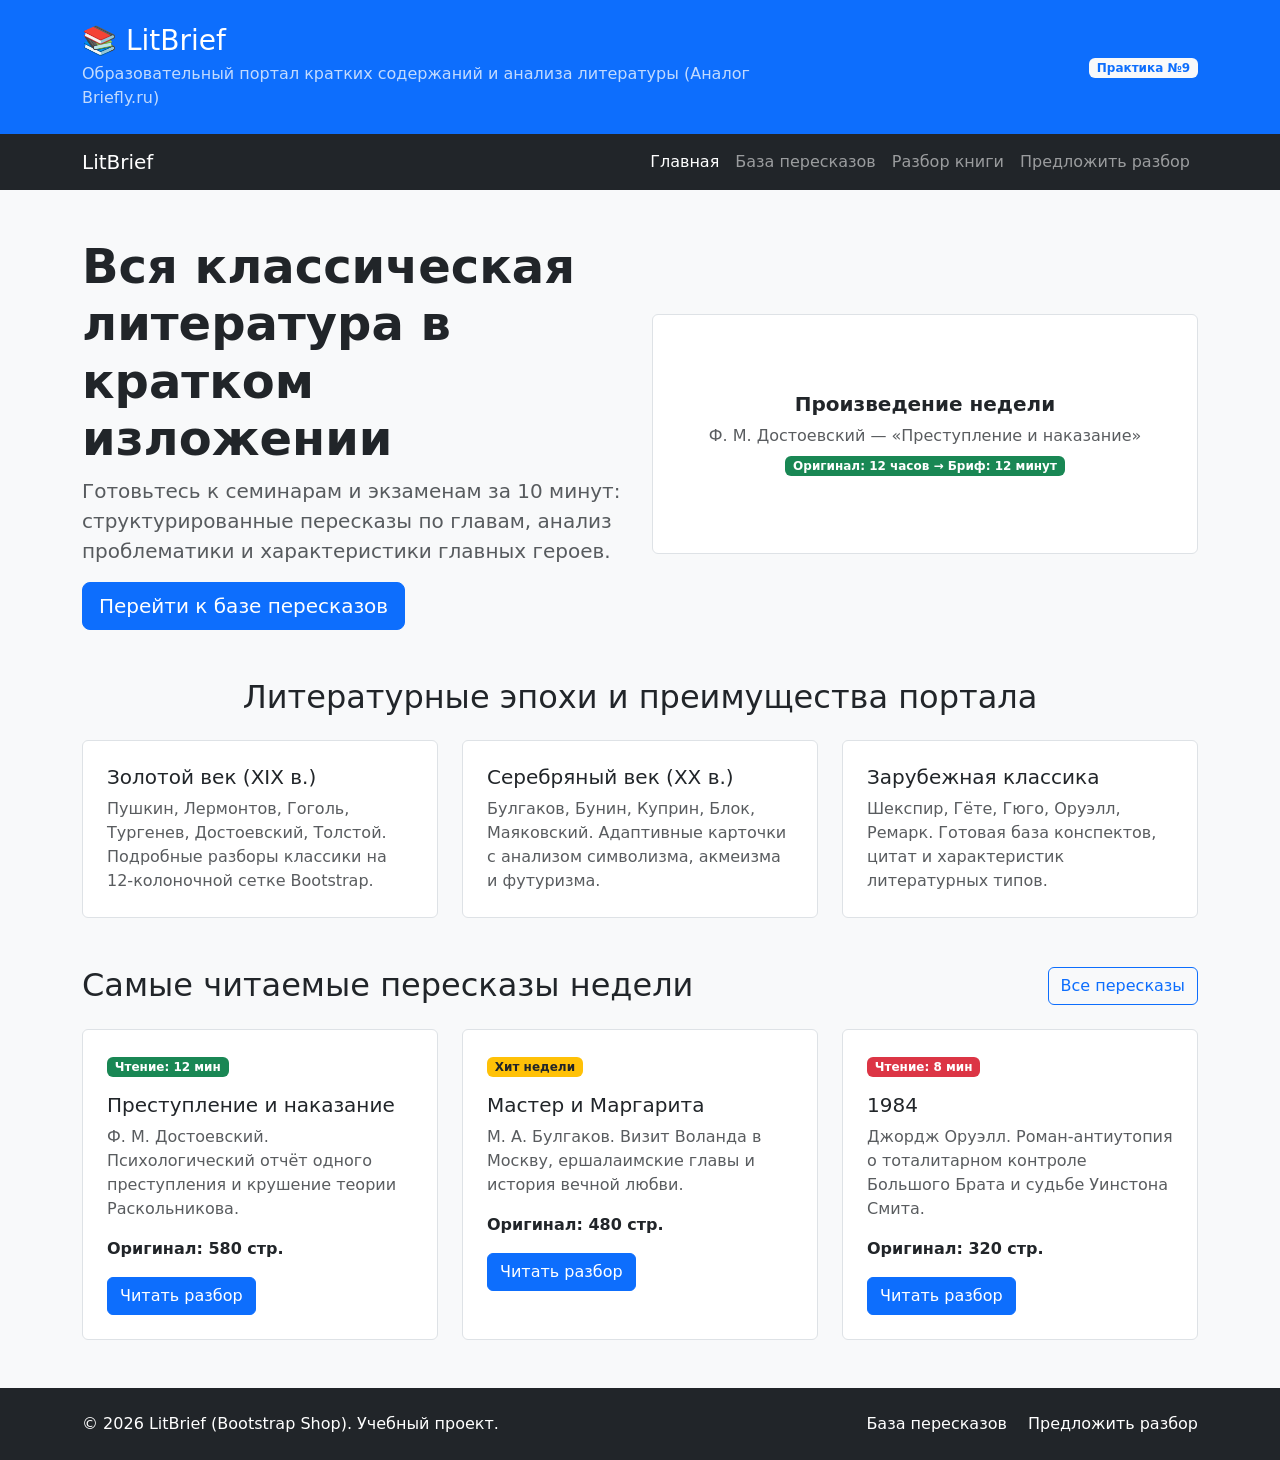
==== index.html @ f3535e4d "feat: create Bootstrap grid homepage" ====
<!DOCTYPE html>
<html lang="ru">
<head>
  <meta charset="UTF-8">
  <meta name="viewport" content="width=device-width, initial-scale=1.0">
  <title>Главная — LitBrief (Bootstrap Shop)</title>
  <link
    href="https://cdn.jsdelivr.net/npm/bootstrap@5.3.3/dist/css/bootstrap.min.css"
    rel="stylesheet"
  >
  <link rel="stylesheet" href="css/custom.css">
</head>
<body class="bg-light">

  <!-- Шапка страницы -->
  <header class="bg-primary text-white py-4">
    <div class="container">
      <div class="row align-items-center">
        <div class="col-12 col-md-8">
          <h1 class="h3 mb-1">📚 LitBrief</h1>
          <p class="mb-0 opacity-75">
            Образовательный портал кратких содержаний и анализа литературы (Аналог Briefly.ru)
          </p>
        </div>
        <div class="col-12 col-md-4 text-md-end mt-3 mt-md-0">
          <span class="badge bg-light text-primary">
            Практика №9
          </span>
        </div>
      </div>
    </div>
  </header>

  <!-- Навигация Bootstrap -->
  <nav class="navbar navbar-expand-lg navbar-dark bg-dark">
    <div class="container">
      <a class="navbar-brand" href="index.html">LitBrief</a>
      <button
        class="navbar-toggler"
        type="button"
        data-bs-toggle="collapse"
        data-bs-target="#mainNavbar"
        aria-controls="mainNavbar"
        aria-expanded="false"
        aria-label="Переключить навигацию"
      >
        <span class="navbar-toggler-icon"></span>
      </button>
      <div class="collapse navbar-collapse" id="mainNavbar">
        <ul class="navbar-nav ms-auto">
          <li class="nav-item">
            <a class="nav-link active" aria-current="page" href="index.html">Главная</a>
          </li>
          <li class="nav-item">
            <a class="nav-link" href="catalog.html">База пересказов</a>
          </li>
          <li class="nav-item">
            <a class="nav-link" href="product.html">Разбор книги</a>
          </li>
          <li class="nav-item">
            <a class="nav-link" href="order.html">Предложить разбор</a>
          </li>
        </ul>
      </div>
    </div>
  </nav>

  <main>
    <!-- Hero-блок на сетке -->
    <section class="container my-5">
      <div class="row align-items-center g-4">
        <div class="col-12 col-lg-6">
          <h2 class="display-5 fw-bold">
            Вся классическая литература в кратком изложении
          </h2>
          <p class="lead text-muted">
            Готовьтесь к семинарам и экзаменам за 10 минут: структурированные пересказы по главам, анализ проблематики и характеристики главных героев.
          </p>
          <a class="btn btn-primary btn-lg" href="catalog.html">
            Перейти к базе пересказов
          </a>
        </div>
        <div class="col-12 col-lg-6">
          <div class="placeholder-box p-5 bg-white border rounded text-center d-flex flex-column justify-content-center">
            <h3 class="h5 fw-bold">Произведение недели</h3>
            <p class="mb-2 text-muted">
              Ф. М. Достоевский — «Преступление и наказание»
            </p>
            <span class="badge bg-success align-self-center">Оригинал: 12 часов → Бриф: 12 минут</span>
          </div>
        </div>
      </div>
    </section>

    <!-- Литературные эпохи (Блок преимуществ на сетке row + col-md-4) -->
    <section class="container my-5" id="epochs">
      <h2 class="text-center mb-4">Литературные эпохи и преимущества портала</h2>
      <div class="row g-4">
        <div class="col-12 col-md-4">
          <div class="p-4 border rounded h-100 bg-white">
            <h3 class="h5">Золотой век (XIX в.)</h3>
            <p class="mb-0 text-muted">
              Пушкин, Лермонтов, Гоголь, Тургенев, Достоевский, Толстой. Подробные разборы классики на 12-колоночной сетке Bootstrap.
            </p>
          </div>
        </div>
        <div class="col-12 col-md-4">
          <div class="p-4 border rounded h-100 bg-white">
            <h3 class="h5">Серебряный век (XX в.)</h3>
            <p class="mb-0 text-muted">
              Булгаков, Бунин, Куприн, Блок, Маяковский. Адаптивные карточки с анализом символизма, акмеизма и футуризма.
            </p>
          </div>
        </div>
        <div class="col-12 col-md-4">
          <div class="p-4 border rounded h-100 bg-white">
            <h3 class="h5">Зарубежная классика</h3>
            <p class="mb-0 text-muted">
              Шекспир, Гёте, Гюго, Оруэлл, Ремарк. Готовая база конспектов, цитат и характеристик литературных типов.
            </p>
          </div>
        </div>
      </div>
    </section>

    <!-- Популярные пересказы недели (Сетка col-12 col-md-6 col-lg-4) -->
    <section class="container my-5" id="popular">
      <div class="d-flex justify-content-between align-items-center mb-4">
        <h2 class="mb-0">Самые читаемые пересказы недели</h2>
        <a class="btn btn-outline-primary" href="catalog.html">
          Все пересказы
        </a>
      </div>
      <div class="row g-4">
        <div class="col-12 col-md-6 col-lg-4">
          <div class="border rounded h-100 p-4 bg-white">
            <span class="badge bg-success mb-3">Чтение: 12 мин</span>
            <h3 class="h5">Преступление и наказание</h3>
            <p class="text-muted">
              Ф. М. Достоевский. Психологический отчёт одного преступления и крушение теории Раскольникова.
            </p>
            <p class="fw-bold mb-3">Оригинал: 580 стр.</p>
            <a class="btn btn-primary" href="product.html">
              Читать разбор
            </a>
          </div>
        </div>
        <div class="col-12 col-md-6 col-lg-4">
          <div class="border rounded h-100 p-4 bg-white">
            <span class="badge bg-warning text-dark mb-3">Хит недели</span>
            <h3 class="h5">Мастер и Маргарита</h3>
            <p class="text-muted">
              М. А. Булгаков. Визит Воланда в Москву, ершалаимские главы и история вечной любви.
            </p>
            <p class="fw-bold mb-3">Оригинал: 480 стр.</p>
            <a class="btn btn-primary" href="product.html">
              Читать разбор
            </a>
          </div>
        </div>
        <div class="col-12 col-md-6 col-lg-4">
          <div class="border rounded h-100 p-4 bg-white">
            <span class="badge bg-danger mb-3">Чтение: 8 мин</span>
            <h3 class="h5">1984</h3>
            <p class="text-muted">
              Джордж Оруэлл. Роман-антиутопия о тоталитарном контроле Большого Брата и судьбе Уинстона Смита.
            </p>
            <p class="fw-bold mb-3">Оригинал: 320 стр.</p>
            <a class="btn btn-primary" href="product.html">
              Читать разбор
            </a>
          </div>
        </div>
      </div>
    </section>
  </main>

  <!-- Подвал -->
  <footer class="bg-dark text-white py-4 mt-5">
    <div class="container">
      <div class="row align-items-center g-3">
        <div class="col-12 col-md-6">
          <p class="mb-0">
            &copy; 2026 LitBrief (Bootstrap Shop). Учебный проект.
          </p>
        </div>
        <div class="col-12 col-md-6 text-md-end">
          <a class="text-white text-decoration-none me-3" href="catalog.html">
            База пересказов
          </a>
          <a class="text-white text-decoration-none" href="order.html">
            Предложить разбор
          </a>
        </div>
      </div>
    </div>
  </footer>

  <script
    src="https://cdn.jsdelivr.net/npm/bootstrap@5.3.3/dist/js/bootstrap.bundle.min.js">
  </script>
</body>
</html>
---- css/custom.css ----
body {
  min-height: 100vh;
}

.placeholder-box {
  min-height: 240px;
}
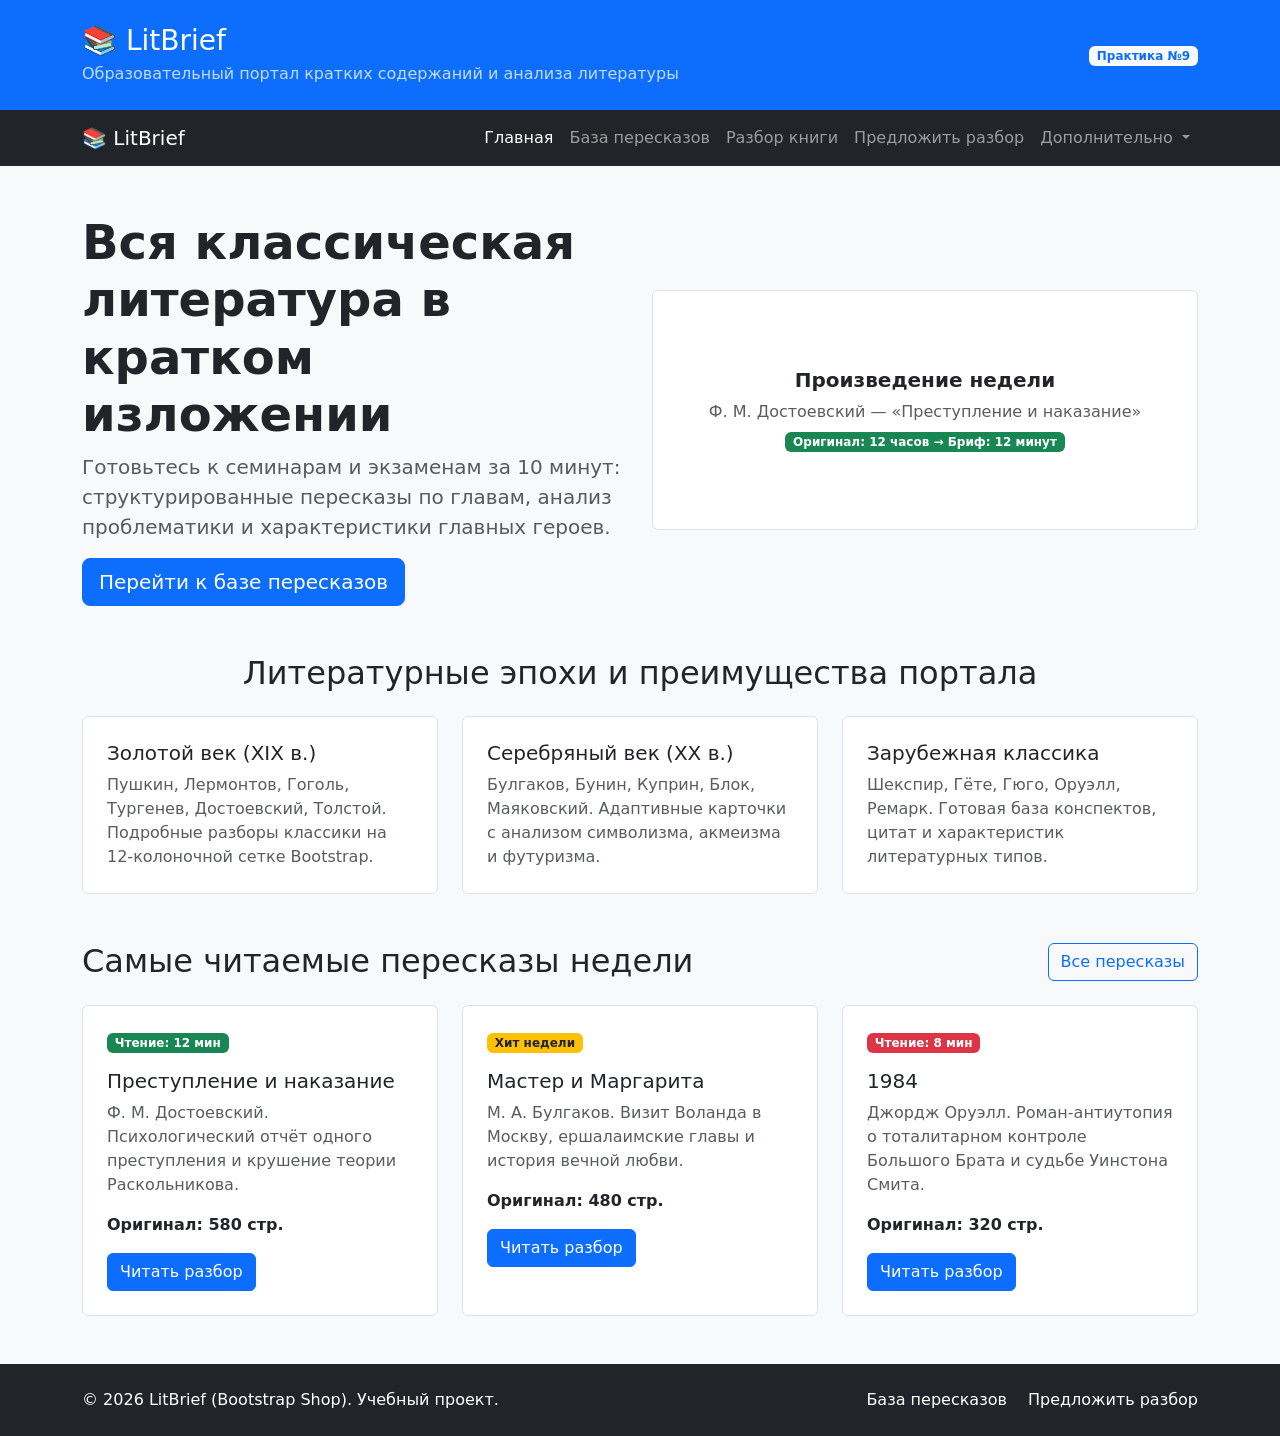
==== commit 3d709f22: "feat: add Bootstrap components pages" ====
--- a/index.html
+++ b/index.html
@@ -19,7 +19,7 @@
         <div class="col-12 col-md-8">
           <h1 class="h3 mb-1">📚 LitBrief</h1>
           <p class="mb-0 opacity-75">
-            Образовательный портал кратких содержаний и анализа литературы (Аналог Briefly.ru)
+            Образовательный портал кратких содержаний и анализа литературы
           </p>
         </div>
         <div class="col-12 col-md-4 text-md-end mt-3 mt-md-0">
@@ -31,10 +31,9 @@
     </div>
   </header>
 
-  <!-- Навигация Bootstrap -->
-  <nav class="navbar navbar-expand-lg navbar-dark bg-dark">
+<nav class="navbar navbar-expand-lg navbar-dark bg-dark">
     <div class="container">
-      <a class="navbar-brand" href="index.html">LitBrief</a>
+      <a class="navbar-brand" href="index.html">📚 LitBrief</a>
       <button
         class="navbar-toggler"
         type="button"
@@ -59,6 +58,22 @@
           </li>
           <li class="nav-item">
             <a class="nav-link" href="order.html">Предложить разбор</a>
+          </li>
+          <li class="nav-item dropdown">
+            <a
+              class="nav-link dropdown-toggle"
+              href="#"
+              role="button"
+              data-bs-toggle="dropdown"
+              aria-expanded="false"
+            >
+              Дополнительно
+            </a>
+            <ul class="dropdown-menu">
+              <li><a class="dropdown-item" href="catalog.html">Все пересказы</a></li>
+              <li><a class="dropdown-item" href="order.html">Оформить заявку</a></li>
+              <li><a class="dropdown-item" href="index.html#popular">Популярное</a></li>
+            </ul>
           </li>
         </ul>
       </div>
--- a/css/custom.css
+++ b/css/custom.css
@@ -4,4 +4,21 @@
 
 .placeholder-box {
   min-height: 240px;
+}
+
+body {
+  min-height: 100vh;
+}
+
+.placeholder-box {
+  min-height: 240px;
+}
+
+.placeholder-image {
+  min-height: 320px;
+}
+
+.card-img-top {
+  height: 180px;
+  object-fit: cover;
 }
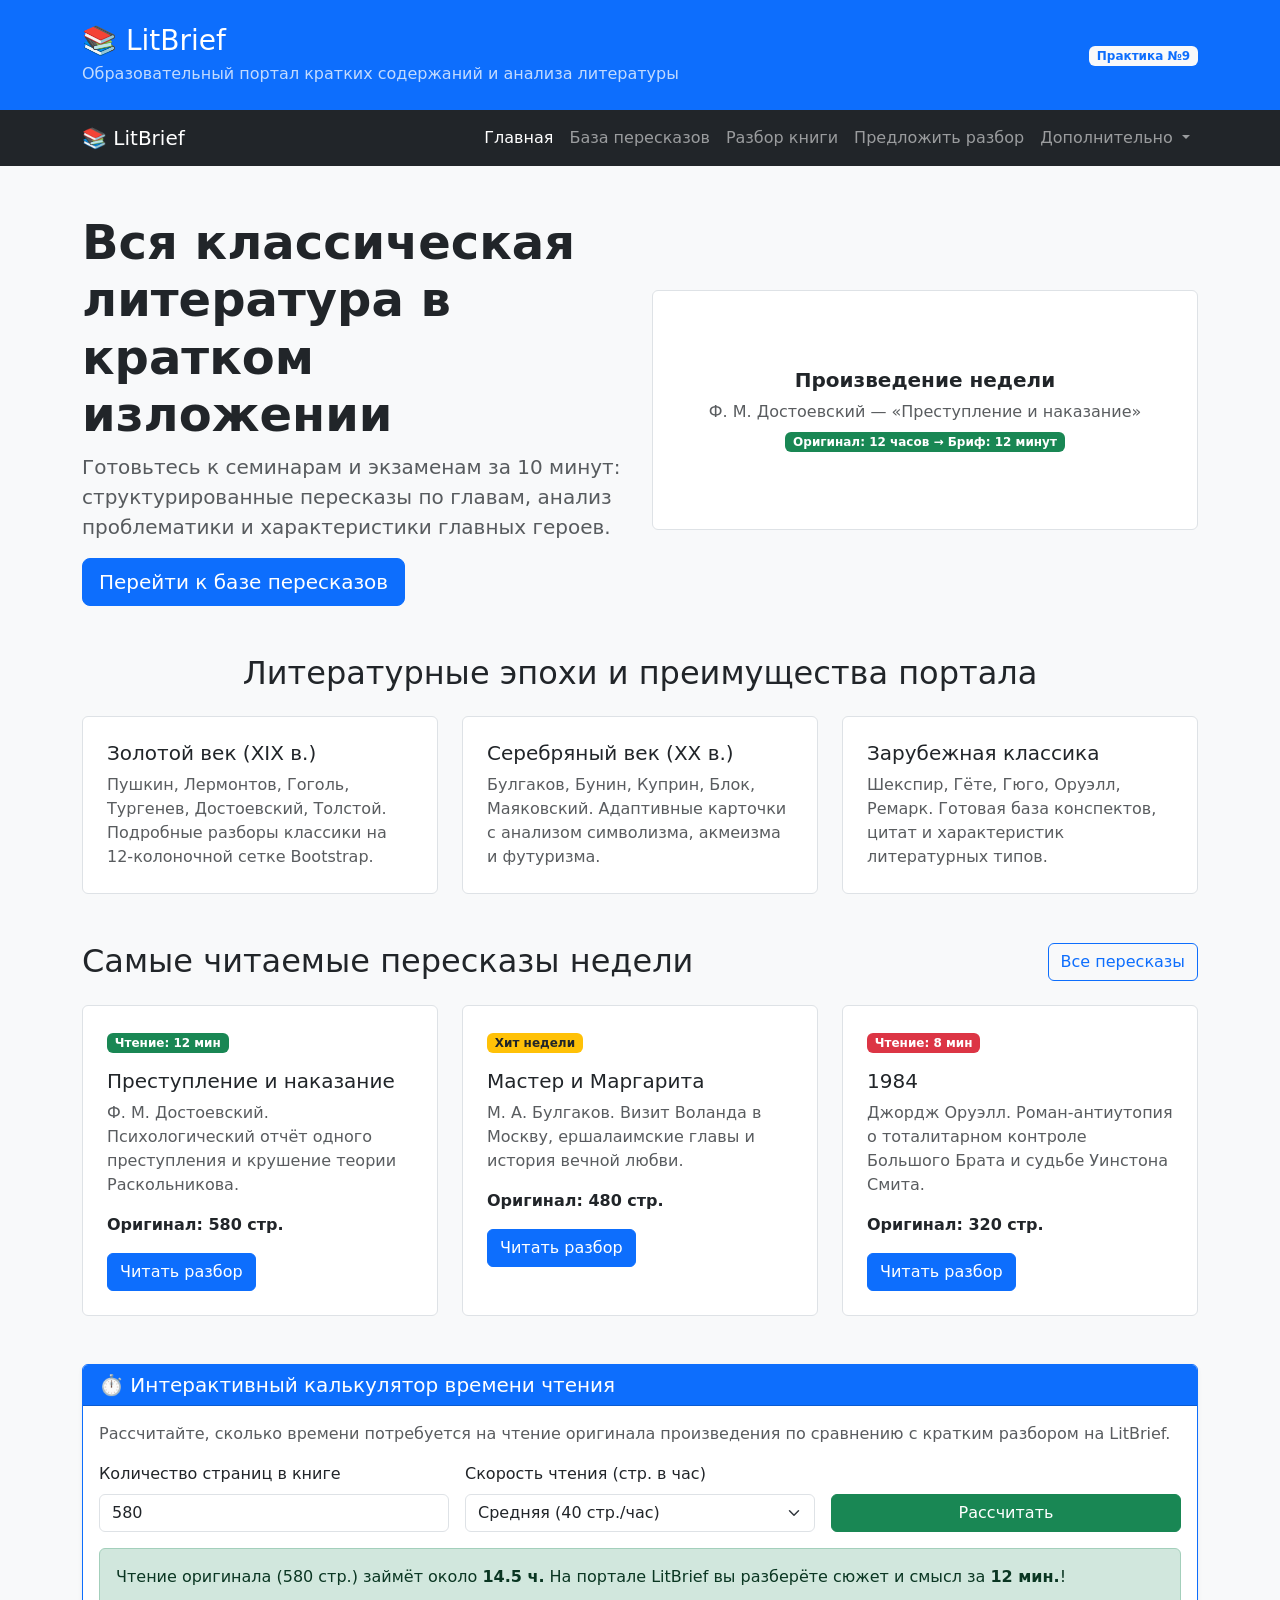
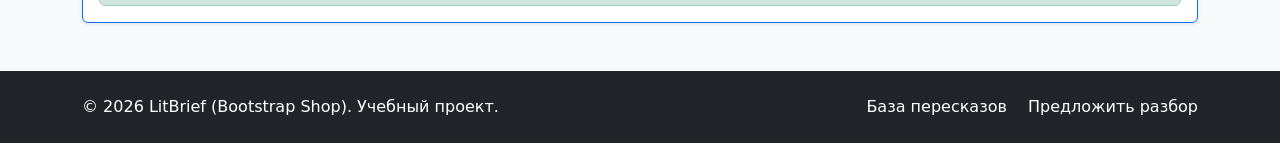
==== commit c937cc5e: "fix: prepare Bootstrap project for submission" ====
--- a/index.html
+++ b/index.html
@@ -9,6 +9,7 @@
     rel="stylesheet"
   >
   <link rel="stylesheet" href="css/custom.css">
+  <script src="js/main.js" defer></script>
 </head>
 <body class="bg-light">
 
@@ -188,6 +189,39 @@
         </div>
       </div>
     </section>
+    <!-- Калькулятор скорости чтения (Самостоятельная доработка) -->
+    <section class="container my-5" id="calculator">
+      <div class="card border-primary shadow-sm">
+        <div class="card-header bg-primary text-white">
+          <h2 class="h5 mb-0">⏱️ Интерактивный калькулятор времени чтения</h2>
+        </div>
+        <div class="card-body">
+          <p class="text-muted">
+            Рассчитайте, сколько времени потребуется на чтение оригинала произведения по сравнению с кратким разбором на LitBrief.
+          </p>
+          <form class="row g-3 align-items-end">
+            <div class="col-12 col-md-4">
+              <label for="calc-pages" class="form-label">Количество страниц в книге</label>
+              <input type="number" id="calc-pages" class="form-control" value="580" min="10" max="5000">
+            </div>
+            <div class="col-12 col-md-4">
+              <label for="calc-speed" class="form-label">Скорость чтения (стр. в час)</label>
+              <select id="calc-speed" class="form-select">
+                <option value="25">Вдумчивая (25 стр./час)</option>
+                <option value="40" selected>Средняя (40 стр./час)</option>
+                <option value="60">Быстрая (60 стр./час)</option>
+              </select>
+            </div>
+            <div class="col-12 col-md-4">
+              <button type="button" id="calc-btn" class="btn btn-success w-100">Рассчитать</button>
+            </div>
+          </form>
+          <div id="calc-result" class="alert alert-success mt-3 mb-0" role="status">
+            Чтение оригинала (580 стр.) займёт около <strong>14.5 ч.</strong> На портале LitBrief вы разберёте сюжет и смысл за <strong>12 мин.</strong>!
+          </div>
+        </div>
+      </div>
+    </section>
   </main>
 
   <!-- Подвал -->
--- a/css/custom.css
+++ b/css/custom.css
@@ -1,9 +1,5 @@
-body {
-  min-height: 100vh;
-}
-
-.placeholder-box {
-  min-height: 240px;
+html {
+  scroll-behavior: smooth;
 }
 
 body {
@@ -21,4 +17,29 @@
 .card-img-top {
   height: 180px;
   object-fit: cover;
+}
+
+/* Доступность (Accessibility): чёткий видимый фокус с клавиатуры */
+a:focus-visible,
+button:focus-visible,
+input:focus-visible,
+select:focus-visible,
+textarea:focus-visible {
+  outline: 3px solid #0d6efd !important;
+  outline-offset: 2px !important;
+}
+
+/* Адаптивность для мобильных экранов (360–430px) */
+@media (max-width: 575.98px) {
+  .placeholder-image {
+    min-height: 200px;
+  }
+
+  .card-body .d-flex.gap-2 {
+    flex-direction: column;
+  }
+
+  .card-body .btn {
+    width: 100%;
+  }
 }
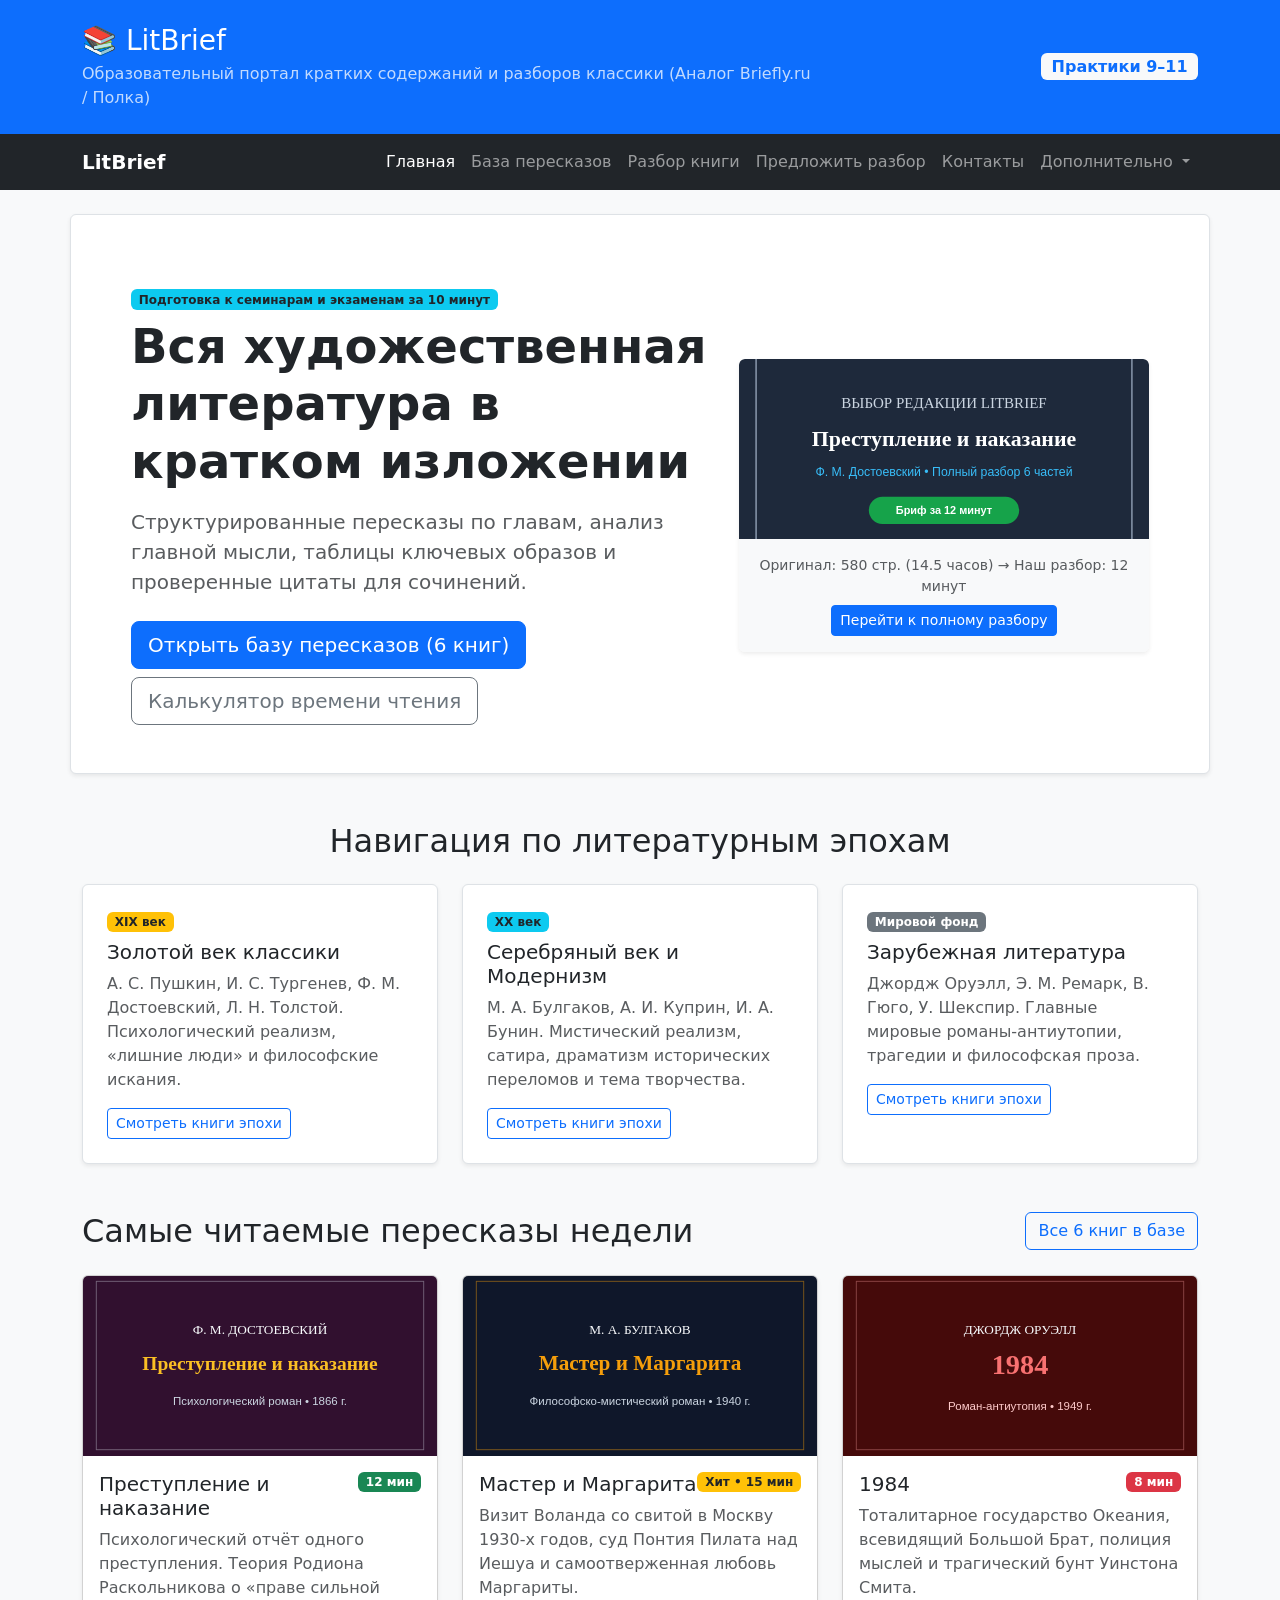
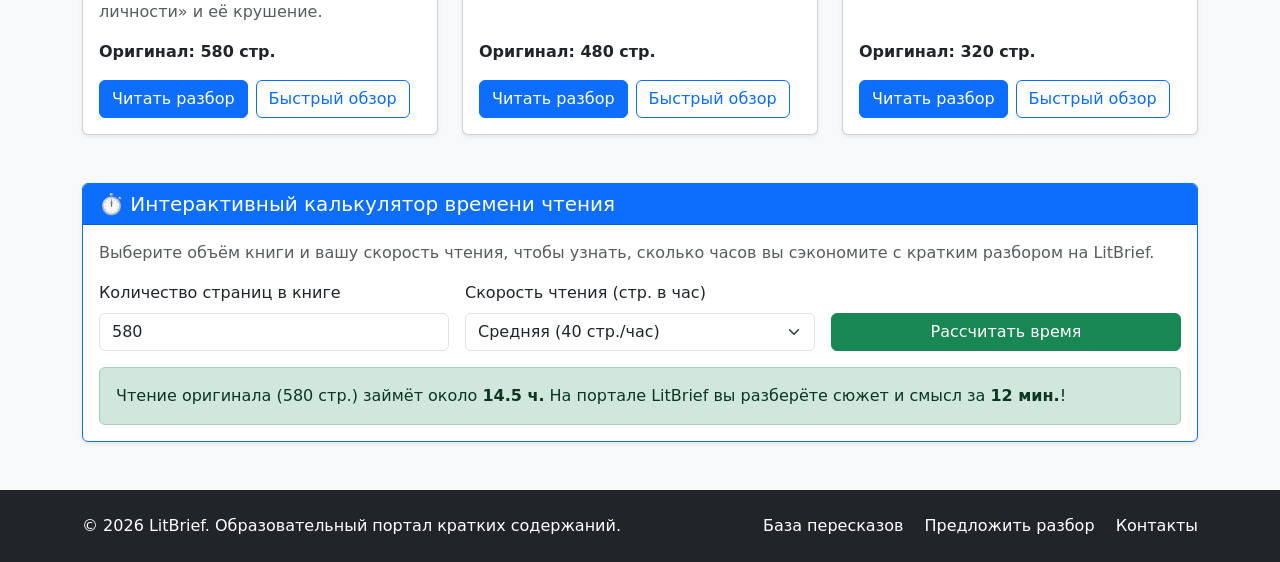
==== commit c9ed8d5e: "feat: add all 6 books, cover images, individual modals and fix GitHub Pages link" ====
--- a/index.html
+++ b/index.html
@@ -3,77 +3,55 @@
 <head>
   <meta charset="UTF-8">
   <meta name="viewport" content="width=device-width, initial-scale=1.0">
-  <title>Главная — LitBrief (Bootstrap Shop)</title>
-  <link
-    href="https://cdn.jsdelivr.net/npm/bootstrap@5.3.3/dist/css/bootstrap.min.css"
-    rel="stylesheet"
-  >
+  <meta name="description" content="LitBrief — образовательный портал с краткими содержаниями и анализом произведений художественной литературы.">
+  <title>Главная — LitBrief: Краткие содержания книг</title>
+  <link href="https://cdn.jsdelivr.net/npm/bootstrap@5.3.3/dist/css/bootstrap.min.css" rel="stylesheet">
   <link rel="stylesheet" href="css/custom.css">
   <script src="js/main.js" defer></script>
 </head>
-<body class="bg-light">
-
-  <!-- Шапка страницы -->
+<body class="bg-light d-flex flex-column min-vh-100">
+
+  <!-- Шапка сайта -->
   <header class="bg-primary text-white py-4">
     <div class="container">
       <div class="row align-items-center">
         <div class="col-12 col-md-8">
           <h1 class="h3 mb-1">📚 LitBrief</h1>
           <p class="mb-0 opacity-75">
-            Образовательный портал кратких содержаний и анализа литературы
+            Образовательный портал кратких содержаний и разборов классики (Аналог Briefly.ru / Полка)
           </p>
         </div>
         <div class="col-12 col-md-4 text-md-end mt-3 mt-md-0">
-          <span class="badge bg-light text-primary">
-            Практика №9
-          </span>
+          <span class="badge bg-light text-primary fs-6">Практики 9–11</span>
         </div>
       </div>
     </div>
   </header>
 
-<nav class="navbar navbar-expand-lg navbar-dark bg-dark">
+  <!-- Единая навигация Bootstrap -->
+  <nav class="navbar navbar-expand-lg navbar-dark bg-dark sticky-top" aria-label="Основная навигация">
     <div class="container">
-      <a class="navbar-brand" href="index.html">📚 LitBrief</a>
-      <button
-        class="navbar-toggler"
-        type="button"
-        data-bs-toggle="collapse"
-        data-bs-target="#mainNavbar"
-        aria-controls="mainNavbar"
-        aria-expanded="false"
-        aria-label="Переключить навигацию"
-      >
+      <a class="navbar-brand fw-bold" href="index.html">LitBrief</a>
+      <button class="navbar-toggler" type="button" data-bs-toggle="collapse" data-bs-target="#mainNavbar" aria-controls="mainNavbar" aria-expanded="false" aria-label="Переключить навигацию">
         <span class="navbar-toggler-icon"></span>
       </button>
       <div class="collapse navbar-collapse" id="mainNavbar">
         <ul class="navbar-nav ms-auto">
-          <li class="nav-item">
-            <a class="nav-link active" aria-current="page" href="index.html">Главная</a>
-          </li>
-          <li class="nav-item">
-            <a class="nav-link" href="catalog.html">База пересказов</a>
-          </li>
-          <li class="nav-item">
-            <a class="nav-link" href="product.html">Разбор книги</a>
-          </li>
-          <li class="nav-item">
-            <a class="nav-link" href="order.html">Предложить разбор</a>
-          </li>
+          <li class="nav-item"><a class="nav-link active" aria-current="page" href="index.html">Главная</a></li>
+          <li class="nav-item"><a class="nav-link" href="catalog.html">База пересказов</a></li>
+          <li class="nav-item"><a class="nav-link" href="product.html">Разбор книги</a></li>
+          <li class="nav-item"><a class="nav-link" href="order.html">Предложить разбор</a></li>
+          <li class="nav-item"><a class="nav-link" href="contacts.html">Контакты</a></li>
           <li class="nav-item dropdown">
-            <a
-              class="nav-link dropdown-toggle"
-              href="#"
-              role="button"
-              data-bs-toggle="dropdown"
-              aria-expanded="false"
-            >
+            <a class="nav-link dropdown-toggle" href="#" role="button" data-bs-toggle="dropdown" aria-expanded="false">
               Дополнительно
             </a>
-            <ul class="dropdown-menu">
-              <li><a class="dropdown-item" href="catalog.html">Все пересказы</a></li>
+            <ul class="dropdown-menu dropdown-menu-end">
+              <li><a class="dropdown-item" href="index.html#epochs">Литературные эпохи</a></li>
+              <li><a class="dropdown-item" href="index.html#popular">Популярные пересказы</a></li>
+              <li><a class="dropdown-item" href="index.html#calculator">Калькулятор чтения</a></li>
+              <li><hr class="dropdown-divider"></li>
               <li><a class="dropdown-item" href="order.html">Оформить заявку</a></li>
-              <li><a class="dropdown-item" href="index.html#popular">Популярное</a></li>
             </ul>
           </li>
         </ul>
@@ -81,28 +59,32 @@
     </div>
   </nav>
 
-  <main>
-    <!-- Hero-блок на сетке -->
+  <main class="flex-grow-1">
+    <!-- Hero-блок -->
     <section class="container my-5">
-      <div class="row align-items-center g-4">
-        <div class="col-12 col-lg-6">
-          <h2 class="display-5 fw-bold">
-            Вся классическая литература в кратком изложении
-          </h2>
-          <p class="lead text-muted">
-            Готовьтесь к семинарам и экзаменам за 10 минут: структурированные пересказы по главам, анализ проблематики и характеристики главных героев.
+      <div class="row align-items-center g-4 bg-white p-4 p-md-5 rounded shadow-sm border">
+        <div class="col-12 col-lg-7">
+          <span class="badge bg-info text-dark mb-2">Подготовка к семинарам и экзаменам за 10 минут</span>
+          <h2 class="display-5 fw-bold mb-3">Вся художественная литература в кратком изложении</h2>
+          <p class="lead text-muted mb-4">
+            Структурированные пересказы по главам, анализ главной мысли, таблицы ключевых образов и проверенные цитаты для сочинений.
           </p>
-          <a class="btn btn-primary btn-lg" href="catalog.html">
-            Перейти к базе пересказов
-          </a>
-        </div>
-        <div class="col-12 col-lg-6">
-          <div class="placeholder-box p-5 bg-white border rounded text-center d-flex flex-column justify-content-center">
-            <h3 class="h5 fw-bold">Произведение недели</h3>
-            <p class="mb-2 text-muted">
-              Ф. М. Достоевский — «Преступление и наказание»
-            </p>
-            <span class="badge bg-success align-self-center">Оригинал: 12 часов → Бриф: 12 минут</span>
+          <div class="d-flex flex-wrap gap-2">
+            <a class="btn btn-primary btn-lg" href="catalog.html">Открыть базу пересказов (6 книг)</a>
+            <a class="btn btn-outline-secondary btn-lg" href="#calculator">Калькулятор времени чтения</a>
+          </div>
+        </div>
+        <div class="col-12 col-lg-5">
+          <div class="card border-0 shadow-sm overflow-hidden">
+            <img
+              src="data:image/svg+xml;utf8,<svg xmlns='http://www.w3.org/2000/svg' width='600' height='340' viewBox='0 0 600 340'><rect width='600' height='340' fill='%231e293b'/><rect x='25' y='25' width='550' height='290' rx='12' fill='none' stroke='%2394a3b8' stroke-width='2'/><text x='300' y='110' font-family='Georgia, serif' font-size='22' fill='%23cbd5e1' text-anchor='middle'>ВЫБОР РЕДАКЦИИ LITBRIEF</text><text x='300' y='165' font-family='Georgia, serif' font-size='32' font-weight='bold' fill='%23ffffff' text-anchor='middle'>Преступление и наказание</text><text x='300' y='210' font-family='Arial, sans-serif' font-size='18' fill='%2338bdf8' text-anchor='middle'>Ф. М. Достоевский • Полный разбор 6 частей</text><rect x='190' y='240' width='220' height='40' rx='20' fill='%2316a34a'/><text x='300' y='266' font-family='Arial, sans-serif' font-size='16' font-weight='bold' fill='%23ffffff' text-anchor='middle'>Бриф за 12 минут</text></svg>"
+              class="card-img-top"
+              alt="Обложка разбора книги недели: Преступление и наказание"
+            >
+            <div class="card-body text-center bg-light">
+              <p class="mb-2 text-muted small">Оригинал: 580 стр. (14.5 часов) → Наш разбор: 12 минут</p>
+              <a href="product.html?book=dostoevsky" class="btn btn-sm btn-primary">Перейти к полному разбору</a>
+            </div>
           </div>
         </div>
       </div>
@@ -110,86 +92,133 @@
 
     <!-- Литературные эпохи (Блок преимуществ на сетке row + col-md-4) -->
     <section class="container my-5" id="epochs">
-      <h2 class="text-center mb-4">Литературные эпохи и преимущества портала</h2>
+      <h2 class="text-center mb-4">Навигация по литературным эпохам</h2>
       <div class="row g-4">
         <div class="col-12 col-md-4">
-          <div class="p-4 border rounded h-100 bg-white">
-            <h3 class="h5">Золотой век (XIX в.)</h3>
-            <p class="mb-0 text-muted">
-              Пушкин, Лермонтов, Гоголь, Тургенев, Достоевский, Толстой. Подробные разборы классики на 12-колоночной сетке Bootstrap.
+          <div class="p-4 border rounded h-100 bg-white shadow-sm">
+            <span class="badge bg-warning text-dark mb-2">XIX век</span>
+            <h3 class="h5">Золотой век классики</h3>
+            <p class="mb-3 text-muted">
+              А. С. Пушкин, И. С. Тургенев, Ф. М. Достоевский, Л. Н. Толстой. Психологический реализм, «лишние люди» и философские искания.
             </p>
+            <a href="catalog.html" class="btn btn-sm btn-outline-primary">Смотреть книги эпохи</a>
           </div>
         </div>
         <div class="col-12 col-md-4">
-          <div class="p-4 border rounded h-100 bg-white">
-            <h3 class="h5">Серебряный век (XX в.)</h3>
-            <p class="mb-0 text-muted">
-              Булгаков, Бунин, Куприн, Блок, Маяковский. Адаптивные карточки с анализом символизма, акмеизма и футуризма.
+          <div class="p-4 border rounded h-100 bg-white shadow-sm">
+            <span class="badge bg-info text-dark mb-2">XX век</span>
+            <h3 class="h5">Серебряный век и Модернизм</h3>
+            <p class="mb-3 text-muted">
+              М. А. Булгаков, А. И. Куприн, И. А. Бунин. Мистический реализм, сатира, драматизм исторических переломов и тема творчества.
             </p>
+            <a href="catalog.html" class="btn btn-sm btn-outline-primary">Смотреть книги эпохи</a>
           </div>
         </div>
         <div class="col-12 col-md-4">
-          <div class="p-4 border rounded h-100 bg-white">
-            <h3 class="h5">Зарубежная классика</h3>
-            <p class="mb-0 text-muted">
-              Шекспир, Гёте, Гюго, Оруэлл, Ремарк. Готовая база конспектов, цитат и характеристик литературных типов.
+          <div class="p-4 border rounded h-100 bg-white shadow-sm">
+            <span class="badge bg-secondary mb-2">Мировой фонд</span>
+            <h3 class="h5">Зарубежная литература</h3>
+            <p class="mb-3 text-muted">
+              Джордж Оруэлл, Э. М. Ремарк, В. Гюго, У. Шекспир. Главные мировые романы-антиутопии, трагедии и философская проза.
             </p>
+            <a href="catalog.html" class="btn btn-sm btn-outline-primary">Смотреть книги эпохи</a>
           </div>
         </div>
       </div>
     </section>
 
-    <!-- Популярные пересказы недели (Сетка col-12 col-md-6 col-lg-4) -->
+    <!-- Популярные пересказы недели (Сетка карточек с картинками и индивидуальными модальными окнами) -->
     <section class="container my-5" id="popular">
       <div class="d-flex justify-content-between align-items-center mb-4">
         <h2 class="mb-0">Самые читаемые пересказы недели</h2>
-        <a class="btn btn-outline-primary" href="catalog.html">
-          Все пересказы
-        </a>
-      </div>
+        <a class="btn btn-outline-primary" href="catalog.html">Все 6 книг в базе</a>
+      </div>
+
       <div class="row g-4">
+        <!-- Карточка 1: Преступление и наказание -->
         <div class="col-12 col-md-6 col-lg-4">
-          <div class="border rounded h-100 p-4 bg-white">
-            <span class="badge bg-success mb-3">Чтение: 12 мин</span>
-            <h3 class="h5">Преступление и наказание</h3>
-            <p class="text-muted">
-              Ф. М. Достоевский. Психологический отчёт одного преступления и крушение теории Раскольникова.
-            </p>
-            <p class="fw-bold mb-3">Оригинал: 580 стр.</p>
-            <a class="btn btn-primary" href="product.html">
-              Читать разбор
-            </a>
-          </div>
-        </div>
+          <article class="card h-100 shadow-sm">
+            <img
+              src="data:image/svg+xml;utf8,<svg xmlns='http://www.w3.org/2000/svg' width='400' height='220' viewBox='0 0 400 220'><rect width='400' height='220' fill='%2331102f'/><rect x='15' y='15' width='370' height='190' fill='none' stroke='%23e2e8f0' stroke-opacity='0.4'/><text x='200' y='75' font-family='Georgia, serif' font-size='15' fill='%23f8fafc' text-anchor='middle'>Ф. М. ДОСТОЕВСКИЙ</text><text x='200' y='115' font-family='Georgia, serif' font-size='22' font-weight='bold' fill='%23fbbf24' text-anchor='middle'>Преступление и наказание</text><text x='200' y='155' font-family='Arial, sans-serif' font-size='13' fill='%23cbd5e1' text-anchor='middle'>Психологический роман • 1866 г.</text></svg>"
+              class="card-img-top"
+              alt="Обложка книги Преступление и наказание"
+            >
+            <div class="card-body d-flex flex-column">
+              <div class="d-flex justify-content-between align-items-start mb-2">
+                <h3 class="card-title h5 mb-0">Преступление и наказание</h3>
+                <span class="badge bg-success">12 мин</span>
+              </div>
+              <p class="card-text text-muted">
+                Психологический отчёт одного преступления. Теория Родиона Раскольникова о «праве сильной личности» и её крушение.
+              </p>
+              <p class="fw-bold mb-3 mt-auto">Оригинал: 580 стр.</p>
+              <div class="d-flex gap-2">
+                <a class="btn btn-primary" href="product.html?book=dostoevsky">Читать разбор</a>
+                <button class="btn btn-outline-primary" type="button" data-bs-toggle="modal" data-bs-target="#modalDostoevsky">
+                  Быстрый обзор
+                </button>
+              </div>
+            </div>
+          </article>
+        </div>
+
+        <!-- Карточка 2: Мастер и Маргарита -->
         <div class="col-12 col-md-6 col-lg-4">
-          <div class="border rounded h-100 p-4 bg-white">
-            <span class="badge bg-warning text-dark mb-3">Хит недели</span>
-            <h3 class="h5">Мастер и Маргарита</h3>
-            <p class="text-muted">
-              М. А. Булгаков. Визит Воланда в Москву, ершалаимские главы и история вечной любви.
-            </p>
-            <p class="fw-bold mb-3">Оригинал: 480 стр.</p>
-            <a class="btn btn-primary" href="product.html">
-              Читать разбор
-            </a>
-          </div>
-        </div>
+          <article class="card h-100 shadow-sm">
+            <img
+              src="data:image/svg+xml;utf8,<svg xmlns='http://www.w3.org/2000/svg' width='400' height='220' viewBox='0 0 400 220'><rect width='400' height='220' fill='%230f172a'/><rect x='15' y='15' width='370' height='190' fill='none' stroke='%23f59e0b' stroke-opacity='0.5'/><text x='200' y='75' font-family='Georgia, serif' font-size='15' fill='%23f8fafc' text-anchor='middle'>М. А. БУЛГАКОВ</text><text x='200' y='115' font-family='Georgia, serif' font-size='24' font-weight='bold' fill='%23f59e0b' text-anchor='middle'>Мастер и Маргарита</text><text x='200' y='155' font-family='Arial, sans-serif' font-size='13' fill='%23cbd5e1' text-anchor='middle'>Философско-мистический роман • 1940 г.</text></svg>"
+              class="card-img-top"
+              alt="Обложка книги Мастер и Маргарита"
+            >
+            <div class="card-body d-flex flex-column">
+              <div class="d-flex justify-content-between align-items-start mb-2">
+                <h3 class="card-title h5 mb-0">Мастер и Маргарита</h3>
+                <span class="badge bg-warning text-dark">Хит • 15 мин</span>
+              </div>
+              <p class="card-text text-muted">
+                Визит Воланда со свитой в Москву 1930-х годов, суд Понтия Пилата над Иешуа и самоотверженная любовь Маргариты.
+              </p>
+              <p class="fw-bold mb-3 mt-auto">Оригинал: 480 стр.</p>
+              <div class="d-flex gap-2">
+                <a class="btn btn-primary" href="product.html?book=bulgakov">Читать разбор</a>
+                <button class="btn btn-outline-primary" type="button" data-bs-toggle="modal" data-bs-target="#modalBulgakov">
+                  Быстрый обзор
+                </button>
+              </div>
+            </div>
+          </article>
+        </div>
+
+        <!-- Карточка 3: 1984 -->
         <div class="col-12 col-md-6 col-lg-4">
-          <div class="border rounded h-100 p-4 bg-white">
-            <span class="badge bg-danger mb-3">Чтение: 8 мин</span>
-            <h3 class="h5">1984</h3>
-            <p class="text-muted">
-              Джордж Оруэлл. Роман-антиутопия о тоталитарном контроле Большого Брата и судьбе Уинстона Смита.
-            </p>
-            <p class="fw-bold mb-3">Оригинал: 320 стр.</p>
-            <a class="btn btn-primary" href="product.html">
-              Читать разбор
-            </a>
-          </div>
+          <article class="card h-100 shadow-sm">
+            <img
+              src="data:image/svg+xml;utf8,<svg xmlns='http://www.w3.org/2000/svg' width='400' height='220' viewBox='0 0 400 220'><rect width='400' height='220' fill='%23450a0a'/><rect x='15' y='15' width='370' height='190' fill='none' stroke='%23fca5a5' stroke-opacity='0.4'/><text x='200' y='75' font-family='Georgia, serif' font-size='15' fill='%23f8fafc' text-anchor='middle'>ДЖОРДЖ ОРУЭЛЛ</text><text x='200' y='120' font-family='Georgia, serif' font-size='32' font-weight='bold' fill='%23f87171' text-anchor='middle'>1984</text><text x='200' y='160' font-family='Arial, sans-serif' font-size='13' fill='%23fecaca' text-anchor='middle'>Роман-антиутопия • 1949 г.</text></svg>"
+              class="card-img-top"
+              alt="Обложка книги 1984"
+            >
+            <div class="card-body d-flex flex-column">
+              <div class="d-flex justify-content-between align-items-start mb-2">
+                <h3 class="card-title h5 mb-0">1984</h3>
+                <span class="badge bg-danger">8 мин</span>
+              </div>
+              <p class="card-text text-muted">
+                Тоталитарное государство Океания, всевидящий Большой Брат, полиция мыслей и трагический бунт Уинстона Смита.
+              </p>
+              <p class="fw-bold mb-3 mt-auto">Оригинал: 320 стр.</p>
+              <div class="d-flex gap-2">
+                <a class="btn btn-primary" href="product.html?book=orwell">Читать разбор</a>
+                <button class="btn btn-outline-primary" type="button" data-bs-toggle="modal" data-bs-target="#modalOrwell">
+                  Быстрый обзор
+                </button>
+              </div>
+            </div>
+          </article>
         </div>
       </div>
     </section>
-    <!-- Калькулятор скорости чтения (Самостоятельная доработка) -->
+
+    <!-- Интерактивный калькулятор времени чтения -->
     <section class="container my-5" id="calculator">
       <div class="card border-primary shadow-sm">
         <div class="card-header bg-primary text-white">
@@ -197,7 +226,7 @@
         </div>
         <div class="card-body">
           <p class="text-muted">
-            Рассчитайте, сколько времени потребуется на чтение оригинала произведения по сравнению с кратким разбором на LitBrief.
+            Выберите объём книги и вашу скорость чтения, чтобы узнать, сколько часов вы сэкономите с кратким разбором на LitBrief.
           </p>
           <form class="row g-3 align-items-end">
             <div class="col-12 col-md-4">
@@ -213,7 +242,7 @@
               </select>
             </div>
             <div class="col-12 col-md-4">
-              <button type="button" id="calc-btn" class="btn btn-success w-100">Рассчитать</button>
+              <button type="button" id="calc-btn" class="btn btn-success w-100">Рассчитать время</button>
             </div>
           </form>
           <div id="calc-result" class="alert alert-success mt-3 mb-0" role="status">
@@ -224,29 +253,88 @@
     </section>
   </main>
 
+  <!-- Модальное окно 1: Преступление и наказание -->
+  <div class="modal fade" id="modalDostoevsky" tabindex="-1" aria-labelledby="modalDostoevskyLabel" aria-hidden="true">
+    <div class="modal-dialog modal-lg">
+      <div class="modal-content">
+        <div class="modal-header bg-dark text-white">
+          <h2 class="modal-title h5" id="modalDostoevskyLabel">📕 Преступление и наказание — Паспорт и быстрый заказ</h2>
+          <button type="button" class="btn-close btn-close-white" data-bs-dismiss="modal" aria-label="Закрыть"></button>
+        </div>
+        <div class="modal-body">
+          <p><strong>Автор:</strong> Ф. М. Достоевский (1866 г.) | <strong>Жанр:</strong> Социально-психологический и философский роман</p>
+          <p><strong>Краткая суть:</strong> Бывший студент Родион Раскольников решается на убийство старухи-процентщицы, чтобы проверить свою теорию о делении людей на «тварей дрожащих» и «право имеющих». Совершив преступление, он переживает страшное душевное наказание и приходит к покаянию благодаря жертвенной любви Сони Мармеладовой.</p>
+          <p class="mb-0"><strong>Ключевые герои:</strong> Родион Раскольников, Соня Мармеладова, Порфирий Петрович, Свидригайлов, Лужин, Дуня.</p>
+        </div>
+        <div class="modal-footer">
+          <a href="product.html?book=dostoevsky" class="btn btn-primary">Открыть полный поглавный разбор</a>
+          <a href="order.html" class="btn btn-outline-success">Заказать конспект</a>
+          <button type="button" class="btn btn-secondary" data-bs-dismiss="modal">Закрыть</button>
+        </div>
+      </div>
+    </div>
+  </div>
+
+  <!-- Модальное окно 2: Мастер и Маргарита -->
+  <div class="modal fade" id="modalBulgakov" tabindex="-1" aria-labelledby="modalBulgakovLabel" aria-hidden="true">
+    <div class="modal-dialog modal-lg">
+      <div class="modal-content">
+        <div class="modal-header bg-dark text-white">
+          <h2 class="modal-title h5" id="modalBulgakovLabel">📘 Мастер и Маргарита — Паспорт и быстрый заказ</h2>
+          <button type="button" class="btn-close btn-close-white" data-bs-dismiss="modal" aria-label="Закрыть"></button>
+        </div>
+        <div class="modal-body">
+          <p><strong>Автор:</strong> М. А. Булгаков (1928–1940 гг.) | <strong>Жанр:</strong> Философско-мистический роман («роман в романе»)</p>
+          <p><strong>Краткая суть:</strong> В атеистическую Москву 1930-х годов прибывает Воланд со своей свитой, разоблачая пороки обывателей. Параллельно развивается история любви Мастера и Маргариты и библейский сюжет о суде прокуратора Понтия Пилата над бродячим философом Иешуа Га-Ноцри.</p>
+          <p class="mb-0"><strong>Ключевые герои:</strong> Мастер, Маргарита, Воланд, Коровьев, Кот Бегемот, Иван Бездомный, Понтий Пилат, Иешуа.</p>
+        </div>
+        <div class="modal-footer">
+          <a href="product.html?book=bulgakov" class="btn btn-primary">Открыть полный поглавный разбор</a>
+          <a href="order.html" class="btn btn-outline-success">Заказать конспект</a>
+          <button type="button" class="btn btn-secondary" data-bs-dismiss="modal">Закрыть</button>
+        </div>
+      </div>
+    </div>
+  </div>
+
+  <!-- Модальное окно 3: 1984 -->
+  <div class="modal fade" id="modalOrwell" tabindex="-1" aria-labelledby="modalOrwellLabel" aria-hidden="true">
+    <div class="modal-dialog modal-lg">
+      <div class="modal-content">
+        <div class="modal-header bg-dark text-white">
+          <h2 class="modal-title h5" id="modalOrwellLabel">📕 1984 — Паспорт и быстрый заказ</h2>
+          <button type="button" class="btn-close btn-close-white" data-bs-dismiss="modal" aria-label="Закрыть"></button>
+        </div>
+        <div class="modal-body">
+          <p><strong>Автор:</strong> Джордж Оруэлл (1949 г.) | <strong>Жанр:</strong> Социально-политическая антиутопия</p>
+          <p><strong>Краткая суть:</strong> Сотрудник Министерства правды Уинстон Смит живёт в тоталитарном государстве Океания под круглосуточным надзором телекранов и Большого Брата. Он влюбляется в Джулию и пытается бороться с системой, но попадает в застенки Министерства любви к О'Брайену.</p>
+          <p class="mb-0"><strong>Ключевые герои:</strong> Уинстон Смит, Джулия, О'Брайен, Большой Брат, Эммануэль Голдстейн.</p>
+        </div>
+        <div class="modal-footer">
+          <a href="product.html?book=orwell" class="btn btn-primary">Открыть полный поглавный разбор</a>
+          <a href="order.html" class="btn btn-outline-success">Заказать конспект</a>
+          <button type="button" class="btn btn-secondary" data-bs-dismiss="modal">Закрыть</button>
+        </div>
+      </div>
+    </div>
+  </div>
+
   <!-- Подвал -->
-  <footer class="bg-dark text-white py-4 mt-5">
+  <footer class="bg-dark text-white py-4 mt-auto">
     <div class="container">
       <div class="row align-items-center g-3">
         <div class="col-12 col-md-6">
-          <p class="mb-0">
-            &copy; 2026 LitBrief (Bootstrap Shop). Учебный проект.
-          </p>
+          <p class="mb-0">&copy; 2026 LitBrief. Образовательный портал кратких содержаний.</p>
         </div>
         <div class="col-12 col-md-6 text-md-end">
-          <a class="text-white text-decoration-none me-3" href="catalog.html">
-            База пересказов
-          </a>
-          <a class="text-white text-decoration-none" href="order.html">
-            Предложить разбор
-          </a>
+          <a class="text-white text-decoration-none me-3" href="catalog.html">База пересказов</a>
+          <a class="text-white text-decoration-none me-3" href="order.html">Предложить разбор</a>
+          <a class="text-white text-decoration-none" href="contacts.html">Контакты</a>
         </div>
       </div>
     </div>
   </footer>
 
-  <script
-    src="https://cdn.jsdelivr.net/npm/bootstrap@5.3.3/dist/js/bootstrap.bundle.min.js">
-  </script>
+  <script src="https://cdn.jsdelivr.net/npm/bootstrap@5.3.3/dist/js/bootstrap.bundle.min.js"></script>
 </body>
 </html>
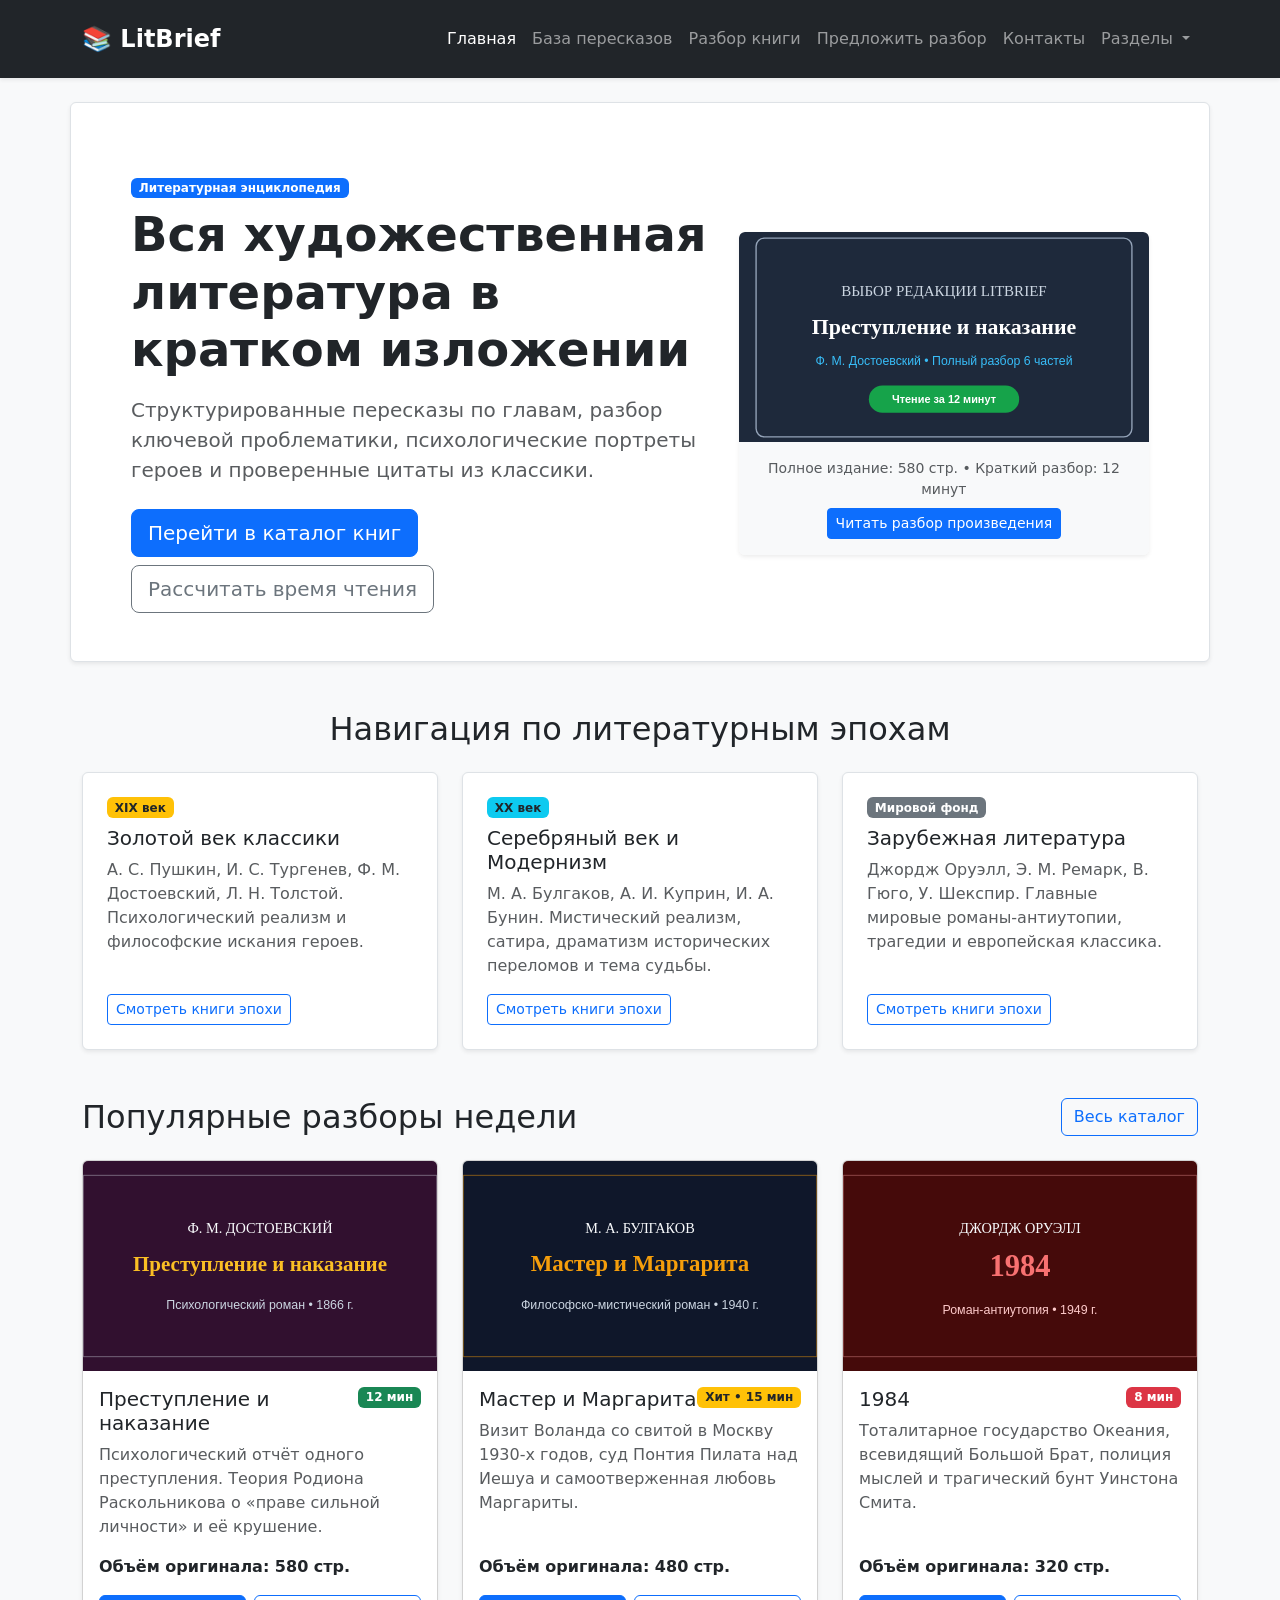
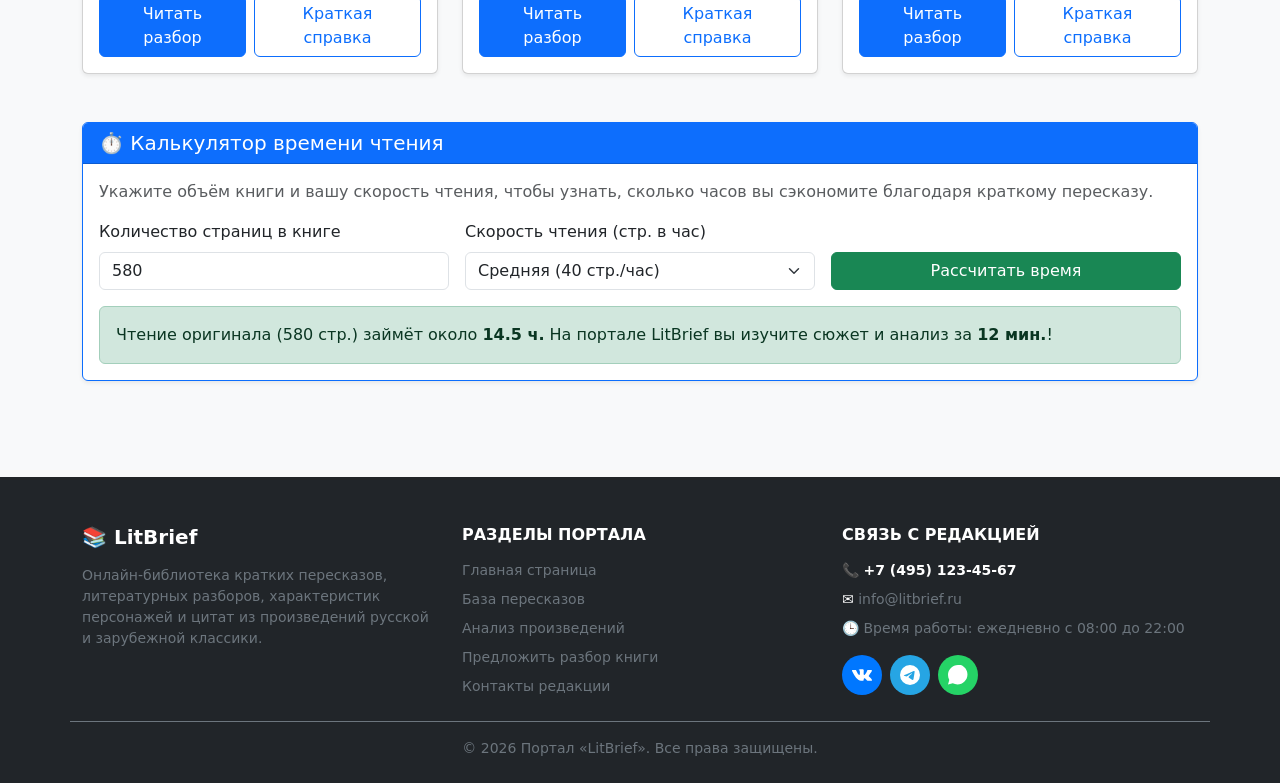
==== commit 21d77bec: "fix: update layout, footer, contacts and remove study mentions" ====
--- a/index.html
+++ b/index.html
@@ -3,139 +3,122 @@
 <head>
   <meta charset="UTF-8">
   <meta name="viewport" content="width=device-width, initial-scale=1.0">
-  <meta name="description" content="LitBrief — образовательный портал с краткими содержаниями и анализом произведений художественной литературы.">
-  <title>Главная — LitBrief: Краткие содержания книг</title>
+  <meta name="description" content="LitBrief — портал кратких содержаний, литературного анализа и цитат из произведений мировой классики.">
+  <title>LitBrief — Краткие содержания и разборы книг</title>
   <link href="https://cdn.jsdelivr.net/npm/bootstrap@5.3.3/dist/css/bootstrap.min.css" rel="stylesheet">
   <link rel="stylesheet" href="css/custom.css">
   <script src="js/main.js" defer></script>
 </head>
-<body class="bg-light d-flex flex-column min-vh-100">
-
-  <!-- Шапка сайта -->
-  <header class="bg-primary text-white py-4">
-    <div class="container">
-      <div class="row align-items-center">
-        <div class="col-12 col-md-8">
-          <h1 class="h3 mb-1">📚 LitBrief</h1>
-          <p class="mb-0 opacity-75">
-            Образовательный портал кратких содержаний и разборов классики (Аналог Briefly.ru / Полка)
-          </p>
-        </div>
-        <div class="col-12 col-md-4 text-md-end mt-3 mt-md-0">
-          <span class="badge bg-light text-primary fs-6">Практики 9–11</span>
-        </div>
-      </div>
-    </div>
+<body class="bg-light">
+
+  <!-- Закреплённая шапка сайта -->
+  <header class="site-header shadow-sm">
+    <nav class="navbar navbar-expand-lg navbar-dark bg-dark py-3" aria-label="Основная навигация">
+      <div class="container">
+        <a class="navbar-brand fw-bold fs-4" href="index.html">📚 LitBrief</a>
+        <button class="navbar-toggler" type="button" data-bs-toggle="collapse" data-bs-target="#mainNavbar" aria-controls="mainNavbar" aria-expanded="false" aria-label="Переключить навигацию">
+          <span class="navbar-toggler-icon"></span>
+        </button>
+        <div class="collapse navbar-collapse" id="mainNavbar">
+          <ul class="navbar-nav ms-auto align-items-lg-center">
+            <li class="nav-item"><a class="nav-link active" aria-current="page" href="index.html">Главная</a></li>
+            <li class="nav-item"><a class="nav-link" href="catalog.html">База пересказов</a></li>
+            <li class="nav-item"><a class="nav-link" href="product.html">Разбор книги</a></li>
+            <li class="nav-item"><a class="nav-link" href="order.html">Предложить разбор</a></li>
+            <li class="nav-item"><a class="nav-link" href="contacts.html">Контакты</a></li>
+            <li class="nav-item dropdown">
+              <a class="nav-link dropdown-toggle" href="#" role="button" data-bs-toggle="dropdown" aria-expanded="false">
+                Разделы
+              </a>
+              <ul class="dropdown-menu dropdown-menu-end">
+                <li><a class="dropdown-item" href="index.html#epochs">Литературные эпохи</a></li>
+                <li><a class="dropdown-item" href="index.html#popular">Популярные разборы</a></li>
+                <li><a class="dropdown-item" href="index.html#calculator">Калькулятор чтения</a></li>
+              </ul>
+            </li>
+          </ul>
+        </div>
+      </div>
+    </nav>
   </header>
 
-  <!-- Единая навигация Bootstrap -->
-  <nav class="navbar navbar-expand-lg navbar-dark bg-dark sticky-top" aria-label="Основная навигация">
-    <div class="container">
-      <a class="navbar-brand fw-bold" href="index.html">LitBrief</a>
-      <button class="navbar-toggler" type="button" data-bs-toggle="collapse" data-bs-target="#mainNavbar" aria-controls="mainNavbar" aria-expanded="false" aria-label="Переключить навигацию">
-        <span class="navbar-toggler-icon"></span>
-      </button>
-      <div class="collapse navbar-collapse" id="mainNavbar">
-        <ul class="navbar-nav ms-auto">
-          <li class="nav-item"><a class="nav-link active" aria-current="page" href="index.html">Главная</a></li>
-          <li class="nav-item"><a class="nav-link" href="catalog.html">База пересказов</a></li>
-          <li class="nav-item"><a class="nav-link" href="product.html">Разбор книги</a></li>
-          <li class="nav-item"><a class="nav-link" href="order.html">Предложить разбор</a></li>
-          <li class="nav-item"><a class="nav-link" href="contacts.html">Контакты</a></li>
-          <li class="nav-item dropdown">
-            <a class="nav-link dropdown-toggle" href="#" role="button" data-bs-toggle="dropdown" aria-expanded="false">
-              Дополнительно
-            </a>
-            <ul class="dropdown-menu dropdown-menu-end">
-              <li><a class="dropdown-item" href="index.html#epochs">Литературные эпохи</a></li>
-              <li><a class="dropdown-item" href="index.html#popular">Популярные пересказы</a></li>
-              <li><a class="dropdown-item" href="index.html#calculator">Калькулятор чтения</a></li>
-              <li><hr class="dropdown-divider"></li>
-              <li><a class="dropdown-item" href="order.html">Оформить заявку</a></li>
-            </ul>
-          </li>
-        </ul>
-      </div>
-    </div>
-  </nav>
-
-  <main class="flex-grow-1">
-    <!-- Hero-блок -->
+  <main>
+    <!-- Главный баннер -->
     <section class="container my-5">
       <div class="row align-items-center g-4 bg-white p-4 p-md-5 rounded shadow-sm border">
         <div class="col-12 col-lg-7">
-          <span class="badge bg-info text-dark mb-2">Подготовка к семинарам и экзаменам за 10 минут</span>
-          <h2 class="display-5 fw-bold mb-3">Вся художественная литература в кратком изложении</h2>
+          <span class="badge bg-primary mb-2">Литературная энциклопедия</span>
+          <h1 class="display-5 fw-bold mb-3">Вся художественная литература в кратком изложении</h1>
           <p class="lead text-muted mb-4">
-            Структурированные пересказы по главам, анализ главной мысли, таблицы ключевых образов и проверенные цитаты для сочинений.
+            Структурированные пересказы по главам, разбор ключевой проблематики, психологические портреты героев и проверенные цитаты из классики.
           </p>
           <div class="d-flex flex-wrap gap-2">
-            <a class="btn btn-primary btn-lg" href="catalog.html">Открыть базу пересказов (6 книг)</a>
-            <a class="btn btn-outline-secondary btn-lg" href="#calculator">Калькулятор времени чтения</a>
+            <a class="btn btn-primary btn-lg" href="catalog.html">Перейти в каталог книг</a>
+            <a class="btn btn-outline-secondary btn-lg" href="#calculator">Рассчитать время чтения</a>
           </div>
         </div>
         <div class="col-12 col-lg-5">
           <div class="card border-0 shadow-sm overflow-hidden">
             <img
-              src="data:image/svg+xml;utf8,<svg xmlns='http://www.w3.org/2000/svg' width='600' height='340' viewBox='0 0 600 340'><rect width='600' height='340' fill='%231e293b'/><rect x='25' y='25' width='550' height='290' rx='12' fill='none' stroke='%2394a3b8' stroke-width='2'/><text x='300' y='110' font-family='Georgia, serif' font-size='22' fill='%23cbd5e1' text-anchor='middle'>ВЫБОР РЕДАКЦИИ LITBRIEF</text><text x='300' y='165' font-family='Georgia, serif' font-size='32' font-weight='bold' fill='%23ffffff' text-anchor='middle'>Преступление и наказание</text><text x='300' y='210' font-family='Arial, sans-serif' font-size='18' fill='%2338bdf8' text-anchor='middle'>Ф. М. Достоевский • Полный разбор 6 частей</text><rect x='190' y='240' width='220' height='40' rx='20' fill='%2316a34a'/><text x='300' y='266' font-family='Arial, sans-serif' font-size='16' font-weight='bold' fill='%23ffffff' text-anchor='middle'>Бриф за 12 минут</text></svg>"
+              src="data:image/svg+xml;utf8,<svg xmlns='http://www.w3.org/2000/svg' width='600' height='340' viewBox='0 0 600 340'><rect width='600' height='340' fill='%231e293b'/><rect x='25' y='25' width='550' height='290' rx='12' fill='none' stroke='%2394a3b8' stroke-width='2'/><text x='300' y='110' font-family='Georgia, serif' font-size='22' fill='%23cbd5e1' text-anchor='middle'>ВЫБОР РЕДАКЦИИ LITBRIEF</text><text x='300' y='165' font-family='Georgia, serif' font-size='32' font-weight='bold' fill='%23ffffff' text-anchor='middle'>Преступление и наказание</text><text x='300' y='210' font-family='Arial, sans-serif' font-size='18' fill='%2338bdf8' text-anchor='middle'>Ф. М. Достоевский • Полный разбор 6 частей</text><rect x='190' y='240' width='220' height='40' rx='20' fill='%2316a34a'/><text x='300' y='266' font-family='Arial, sans-serif' font-size='16' font-weight='bold' fill='%23ffffff' text-anchor='middle'>Чтение за 12 минут</text></svg>"
               class="card-img-top"
-              alt="Обложка разбора книги недели: Преступление и наказание"
+              alt="Преступление и наказание"
             >
             <div class="card-body text-center bg-light">
-              <p class="mb-2 text-muted small">Оригинал: 580 стр. (14.5 часов) → Наш разбор: 12 минут</p>
-              <a href="product.html?book=dostoevsky" class="btn btn-sm btn-primary">Перейти к полному разбору</a>
+              <p class="mb-2 text-muted small">Полное издание: 580 стр. • Краткий разбор: 12 минут</p>
+              <a href="product.html?book=dostoevsky" class="btn btn-sm btn-primary">Читать разбор произведения</a>
             </div>
           </div>
         </div>
       </div>
     </section>
 
-    <!-- Литературные эпохи (Блок преимуществ на сетке row + col-md-4) -->
+    <!-- Литературные эпохи -->
     <section class="container my-5" id="epochs">
       <h2 class="text-center mb-4">Навигация по литературным эпохам</h2>
       <div class="row g-4">
         <div class="col-12 col-md-4">
-          <div class="p-4 border rounded h-100 bg-white shadow-sm">
-            <span class="badge bg-warning text-dark mb-2">XIX век</span>
+          <div class="p-4 border rounded h-100 bg-white shadow-sm d-flex flex-column">
+            <span class="badge bg-warning text-dark mb-2 align-self-start">XIX век</span>
             <h3 class="h5">Золотой век классики</h3>
             <p class="mb-3 text-muted">
-              А. С. Пушкин, И. С. Тургенев, Ф. М. Достоевский, Л. Н. Толстой. Психологический реализм, «лишние люди» и философские искания.
+              А. С. Пушкин, И. С. Тургенев, Ф. М. Достоевский, Л. Н. Толстой. Психологический реализм и философские искания героев.
             </p>
-            <a href="catalog.html" class="btn btn-sm btn-outline-primary">Смотреть книги эпохи</a>
-          </div>
-        </div>
-        <div class="col-12 col-md-4">
-          <div class="p-4 border rounded h-100 bg-white shadow-sm">
-            <span class="badge bg-info text-dark mb-2">XX век</span>
+            <a href="catalog.html" class="btn btn-sm btn-outline-primary mt-auto align-self-start">Смотреть книги эпохи</a>
+          </div>
+        </div>
+        <div class="col-12 col-md-4">
+          <div class="p-4 border rounded h-100 bg-white shadow-sm d-flex flex-column">
+            <span class="badge bg-info text-dark mb-2 align-self-start">XX век</span>
             <h3 class="h5">Серебряный век и Модернизм</h3>
             <p class="mb-3 text-muted">
-              М. А. Булгаков, А. И. Куприн, И. А. Бунин. Мистический реализм, сатира, драматизм исторических переломов и тема творчества.
+              М. А. Булгаков, А. И. Куприн, И. А. Бунин. Мистический реализм, сатира, драматизм исторических переломов и тема судьбы.
             </p>
-            <a href="catalog.html" class="btn btn-sm btn-outline-primary">Смотреть книги эпохи</a>
-          </div>
-        </div>
-        <div class="col-12 col-md-4">
-          <div class="p-4 border rounded h-100 bg-white shadow-sm">
-            <span class="badge bg-secondary mb-2">Мировой фонд</span>
+            <a href="catalog.html" class="btn btn-sm btn-outline-primary mt-auto align-self-start">Смотреть книги эпохи</a>
+          </div>
+        </div>
+        <div class="col-12 col-md-4">
+          <div class="p-4 border rounded h-100 bg-white shadow-sm d-flex flex-column">
+            <span class="badge bg-secondary mb-2 align-self-start">Мировой фонд</span>
             <h3 class="h5">Зарубежная литература</h3>
             <p class="mb-3 text-muted">
-              Джордж Оруэлл, Э. М. Ремарк, В. Гюго, У. Шекспир. Главные мировые романы-антиутопии, трагедии и философская проза.
+              Джордж Оруэлл, Э. М. Ремарк, В. Гюго, У. Шекспир. Главные мировые романы-антиутопии, трагедии и европейская классика.
             </p>
-            <a href="catalog.html" class="btn btn-sm btn-outline-primary">Смотреть книги эпохи</a>
+            <a href="catalog.html" class="btn btn-sm btn-outline-primary mt-auto align-self-start">Смотреть книги эпохи</a>
           </div>
         </div>
       </div>
     </section>
 
-    <!-- Популярные пересказы недели (Сетка карточек с картинками и индивидуальными модальными окнами) -->
+    <!-- Популярные пересказы недели -->
     <section class="container my-5" id="popular">
       <div class="d-flex justify-content-between align-items-center mb-4">
-        <h2 class="mb-0">Самые читаемые пересказы недели</h2>
-        <a class="btn btn-outline-primary" href="catalog.html">Все 6 книг в базе</a>
+        <h2 class="mb-0">Популярные разборы недели</h2>
+        <a class="btn btn-outline-primary" href="catalog.html">Весь каталог</a>
       </div>
 
       <div class="row g-4">
-        <!-- Карточка 1: Преступление и наказание -->
+        <!-- Карточка 1 -->
         <div class="col-12 col-md-6 col-lg-4">
           <article class="card h-100 shadow-sm">
             <img
@@ -151,18 +134,18 @@
               <p class="card-text text-muted">
                 Психологический отчёт одного преступления. Теория Родиона Раскольникова о «праве сильной личности» и её крушение.
               </p>
-              <p class="fw-bold mb-3 mt-auto">Оригинал: 580 стр.</p>
+              <p class="fw-bold mb-3 mt-auto">Объём оригинала: 580 стр.</p>
               <div class="d-flex gap-2">
                 <a class="btn btn-primary" href="product.html?book=dostoevsky">Читать разбор</a>
                 <button class="btn btn-outline-primary" type="button" data-bs-toggle="modal" data-bs-target="#modalDostoevsky">
-                  Быстрый обзор
+                  Краткая справка
                 </button>
               </div>
             </div>
           </article>
         </div>
 
-        <!-- Карточка 2: Мастер и Маргарита -->
+        <!-- Карточка 2 -->
         <div class="col-12 col-md-6 col-lg-4">
           <article class="card h-100 shadow-sm">
             <img
@@ -178,18 +161,18 @@
               <p class="card-text text-muted">
                 Визит Воланда со свитой в Москву 1930-х годов, суд Понтия Пилата над Иешуа и самоотверженная любовь Маргариты.
               </p>
-              <p class="fw-bold mb-3 mt-auto">Оригинал: 480 стр.</p>
+              <p class="fw-bold mb-3 mt-auto">Объём оригинала: 480 стр.</p>
               <div class="d-flex gap-2">
                 <a class="btn btn-primary" href="product.html?book=bulgakov">Читать разбор</a>
                 <button class="btn btn-outline-primary" type="button" data-bs-toggle="modal" data-bs-target="#modalBulgakov">
-                  Быстрый обзор
+                  Краткая справка
                 </button>
               </div>
             </div>
           </article>
         </div>
 
-        <!-- Карточка 3: 1984 -->
+        <!-- Карточка 3 -->
         <div class="col-12 col-md-6 col-lg-4">
           <article class="card h-100 shadow-sm">
             <img
@@ -205,11 +188,11 @@
               <p class="card-text text-muted">
                 Тоталитарное государство Океания, всевидящий Большой Брат, полиция мыслей и трагический бунт Уинстона Смита.
               </p>
-              <p class="fw-bold mb-3 mt-auto">Оригинал: 320 стр.</p>
+              <p class="fw-bold mb-3 mt-auto">Объём оригинала: 320 стр.</p>
               <div class="d-flex gap-2">
                 <a class="btn btn-primary" href="product.html?book=orwell">Читать разбор</a>
                 <button class="btn btn-outline-primary" type="button" data-bs-toggle="modal" data-bs-target="#modalOrwell">
-                  Быстрый обзор
+                  Краткая справка
                 </button>
               </div>
             </div>
@@ -218,15 +201,15 @@
       </div>
     </section>
 
-    <!-- Интерактивный калькулятор времени чтения -->
+    <!-- Калькулятор времени чтения -->
     <section class="container my-5" id="calculator">
       <div class="card border-primary shadow-sm">
         <div class="card-header bg-primary text-white">
-          <h2 class="h5 mb-0">⏱️ Интерактивный калькулятор времени чтения</h2>
+          <h2 class="h5 mb-0">⏱️ Калькулятор времени чтения</h2>
         </div>
         <div class="card-body">
           <p class="text-muted">
-            Выберите объём книги и вашу скорость чтения, чтобы узнать, сколько часов вы сэкономите с кратким разбором на LitBrief.
+            Укажите объём книги и вашу скорость чтения, чтобы узнать, сколько часов вы сэкономите благодаря краткому пересказу.
           </p>
           <form class="row g-3 align-items-end">
             <div class="col-12 col-md-4">
@@ -246,19 +229,19 @@
             </div>
           </form>
           <div id="calc-result" class="alert alert-success mt-3 mb-0" role="status">
-            Чтение оригинала (580 стр.) займёт около <strong>14.5 ч.</strong> На портале LitBrief вы разберёте сюжет и смысл за <strong>12 мин.</strong>!
+            Чтение оригинала (580 стр.) займёт около <strong>14.5 ч.</strong> На портале LitBrief вы изучите сюжет и анализ за <strong>12 мин.</strong>!
           </div>
         </div>
       </div>
     </section>
   </main>
 
-  <!-- Модальное окно 1: Преступление и наказание -->
+  <!-- Всплывающие окна краткой справки -->
   <div class="modal fade" id="modalDostoevsky" tabindex="-1" aria-labelledby="modalDostoevskyLabel" aria-hidden="true">
     <div class="modal-dialog modal-lg">
       <div class="modal-content">
         <div class="modal-header bg-dark text-white">
-          <h2 class="modal-title h5" id="modalDostoevskyLabel">📕 Преступление и наказание — Паспорт и быстрый заказ</h2>
+          <h2 class="modal-title h5" id="modalDostoevskyLabel">📕 Преступление и наказание — Краткая справка</h2>
           <button type="button" class="btn-close btn-close-white" data-bs-dismiss="modal" aria-label="Закрыть"></button>
         </div>
         <div class="modal-body">
@@ -267,70 +250,102 @@
           <p class="mb-0"><strong>Ключевые герои:</strong> Родион Раскольников, Соня Мармеладова, Порфирий Петрович, Свидригайлов, Лужин, Дуня.</p>
         </div>
         <div class="modal-footer">
-          <a href="product.html?book=dostoevsky" class="btn btn-primary">Открыть полный поглавный разбор</a>
-          <a href="order.html" class="btn btn-outline-success">Заказать конспект</a>
+          <a href="product.html?book=dostoevsky" class="btn btn-primary">Открыть полный разбор</a>
+          <a href="order.html" class="btn btn-outline-success">Заказать PDF-конспект</a>
           <button type="button" class="btn btn-secondary" data-bs-dismiss="modal">Закрыть</button>
         </div>
       </div>
     </div>
   </div>
 
-  <!-- Модальное окно 2: Мастер и Маргарита -->
   <div class="modal fade" id="modalBulgakov" tabindex="-1" aria-labelledby="modalBulgakovLabel" aria-hidden="true">
     <div class="modal-dialog modal-lg">
       <div class="modal-content">
         <div class="modal-header bg-dark text-white">
-          <h2 class="modal-title h5" id="modalBulgakovLabel">📘 Мастер и Маргарита — Паспорт и быстрый заказ</h2>
+          <h2 class="modal-title h5" id="modalBulgakovLabel">📘 Мастер и Маргарита — Краткая справка</h2>
           <button type="button" class="btn-close btn-close-white" data-bs-dismiss="modal" aria-label="Закрыть"></button>
         </div>
         <div class="modal-body">
-          <p><strong>Автор:</strong> М. А. Булгаков (1928–1940 гг.) | <strong>Жанр:</strong> Философско-мистический роман («роман в романе»)</p>
-          <p><strong>Краткая суть:</strong> В атеистическую Москву 1930-х годов прибывает Воланд со своей свитой, разоблачая пороки обывателей. Параллельно развивается история любви Мастера и Маргариты и библейский сюжет о суде прокуратора Понтия Пилата над бродячим философом Иешуа Га-Ноцри.</p>
+          <p><strong>Автор:</strong> М. А. Булгаков (1928–1940 гг.) | <strong>Жанр:</strong> Философско-мистический роман</p>
+          <p><strong>Краткая суть:</strong> В Москву 1930-х годов прибывает Воланд со своей свитой, разоблачая пороки обывателей. Параллельно развивается история любви Мастера и Маргариты и библейский сюжет о суде прокуратора Понтия Пилата над бродячим философом Иешуа Га-Ноцри.</p>
           <p class="mb-0"><strong>Ключевые герои:</strong> Мастер, Маргарита, Воланд, Коровьев, Кот Бегемот, Иван Бездомный, Понтий Пилат, Иешуа.</p>
         </div>
         <div class="modal-footer">
-          <a href="product.html?book=bulgakov" class="btn btn-primary">Открыть полный поглавный разбор</a>
-          <a href="order.html" class="btn btn-outline-success">Заказать конспект</a>
+          <a href="product.html?book=bulgakov" class="btn btn-primary">Открыть полный разбор</a>
+          <a href="order.html" class="btn btn-outline-success">Заказать PDF-конспект</a>
           <button type="button" class="btn btn-secondary" data-bs-dismiss="modal">Закрыть</button>
         </div>
       </div>
     </div>
   </div>
 
-  <!-- Модальное окно 3: 1984 -->
   <div class="modal fade" id="modalOrwell" tabindex="-1" aria-labelledby="modalOrwellLabel" aria-hidden="true">
     <div class="modal-dialog modal-lg">
       <div class="modal-content">
         <div class="modal-header bg-dark text-white">
-          <h2 class="modal-title h5" id="modalOrwellLabel">📕 1984 — Паспорт и быстрый заказ</h2>
+          <h2 class="modal-title h5" id="modalOrwellLabel">📕 1984 — Краткая справка</h2>
           <button type="button" class="btn-close btn-close-white" data-bs-dismiss="modal" aria-label="Закрыть"></button>
         </div>
         <div class="modal-body">
           <p><strong>Автор:</strong> Джордж Оруэлл (1949 г.) | <strong>Жанр:</strong> Социально-политическая антиутопия</p>
-          <p><strong>Краткая суть:</strong> Сотрудник Министерства правды Уинстон Смит живёт в тоталитарном государстве Океания под круглосуточным надзором телекранов и Большого Брата. Он влюбляется в Джулию и пытается бороться с системой, но попадает в застенки Министерства любви к О'Брайену.</p>
-          <p class="mb-0"><strong>Ключевые герои:</strong> Уинстон Смит, Джулия, О'Брайен, Большой Брат, Эммануэль Голдстейн.</p>
+          <p><strong>Краткая суть:</strong> Сотрудник Министерства правды Уинстон Смит живёт в тоталитарном государстве Океания под круглосуточным надзором телекранов и Большого Брата. Он влюбляется в Джулию и пытается бороться с системой, но попадает в застенки Министерства любви.</p>
+          <p class="mb-0"><strong>Ключевые герои:</strong> Уинстон Смит, Джулия, О'Брайен, Большой Брат.</p>
         </div>
         <div class="modal-footer">
-          <a href="product.html?book=orwell" class="btn btn-primary">Открыть полный поглавный разбор</a>
-          <a href="order.html" class="btn btn-outline-success">Заказать конспект</a>
+          <a href="product.html?book=orwell" class="btn btn-primary">Открыть полный разбор</a>
+          <a href="order.html" class="btn btn-outline-success">Заказать PDF-конспект</a>
           <button type="button" class="btn btn-secondary" data-bs-dismiss="modal">Закрыть</button>
         </div>
       </div>
     </div>
   </div>
 
-  <!-- Подвал -->
-  <footer class="bg-dark text-white py-4 mt-auto">
+  <!-- Полноценный закреплённый подвал сайта -->
+  <footer class="site-footer bg-dark text-white pt-5 pb-4 mt-5">
     <div class="container">
-      <div class="row align-items-center g-3">
-        <div class="col-12 col-md-6">
-          <p class="mb-0">&copy; 2026 LitBrief. Образовательный портал кратких содержаний.</p>
-        </div>
-        <div class="col-12 col-md-6 text-md-end">
-          <a class="text-white text-decoration-none me-3" href="catalog.html">База пересказов</a>
-          <a class="text-white text-decoration-none me-3" href="order.html">Предложить разбор</a>
-          <a class="text-white text-decoration-none" href="contacts.html">Контакты</a>
-        </div>
+      <div class="row g-4 pb-4 border-bottom border-secondary">
+        <div class="col-12 col-md-4">
+          <h2 class="h5 fw-bold mb-3">📚 LitBrief</h2>
+          <p class="text-secondary small mb-0">
+            Онлайн-библиотека кратких пересказов, литературных разборов, характеристик персонажей и цитат из произведений русской и зарубежной классики.
+          </p>
+        </div>
+        <div class="col-12 col-md-4">
+          <h2 class="h6 fw-bold text-uppercase mb-3">Разделы портала</h2>
+          <ul class="list-unstyled small mb-0">
+            <li class="mb-2"><a class="text-secondary text-decoration-none" href="index.html">Главная страница</a></li>
+            <li class="mb-2"><a class="text-secondary text-decoration-none" href="catalog.html">База пересказов</a></li>
+            <li class="mb-2"><a class="text-secondary text-decoration-none" href="product.html">Анализ произведений</a></li>
+            <li class="mb-2"><a class="text-secondary text-decoration-none" href="order.html">Предложить разбор книги</a></li>
+            <li><a class="text-secondary text-decoration-none" href="contacts.html">Контакты редакции</a></li>
+          </ul>
+        </div>
+        <div class="col-12 col-md-4">
+          <h2 class="h6 fw-bold text-uppercase mb-3">Связь с редакцией</h2>
+          <p class="small mb-2">
+            📞 <a href="tel:+74951234567" class="text-white text-decoration-none fw-bold">+7 (495) 123-45-67</a>
+          </p>
+          <p class="small mb-2">
+            ✉️ <a href="mailto:info@litbrief.ru" class="text-secondary text-decoration-none">info@litbrief.ru</a>
+          </p>
+          <p class="small text-secondary mb-3">
+            🕒 Время работы: ежедневно с 08:00 до 22:00
+          </p>
+          <div class="d-flex gap-2">
+            <a href="https://vk.com" target="_blank" rel="noopener" class="social-link social-vk" aria-label="ВКонтакте" title="ВКонтакте">
+              <svg width="20" height="20" fill="currentColor" viewBox="0 0 24 24"><path d="M13.162 18.994c.609 0 .858-.406.851-.915-.031-1.917.714-2.949 2.059-1.604 1.488 1.488 1.796 2.519 3.603 2.519h3.2c.808 0 1.126-.26 1.126-.668 0-.863-1.421-2.386-2.625-3.504-1.686-1.565-1.765-1.602-.313-3.486 1.801-2.339 4.157-5.336 2.073-5.336h-3.981c-.772 0-.828.435-1.103 1.083-.995 2.347-2.886 5.387-3.604 4.922-.751-.485-.407-2.406-.35-5.261.015-.754.011-1.271-1.141-1.539-.629-.145-1.241-.205-1.809-.205-2.273 0-3.841.953-2.95 1.119 1.571.293 1.42 3.692 1.054 5.16-.638 2.556-3.036-2.024-4.035-4.305-.241-.548-.315-.974-1.175-.974h-3.255c-.492 0-.787.16-.787.516 0 .602 2.96 6.72 5.786 9.77 2.756 2.975 5.48 2.708 7.376 2.708z"/></svg>
+            </a>
+            <a href="https://t.me" target="_blank" rel="noopener" class="social-link social-tg" aria-label="Telegram" title="Telegram">
+              <svg width="20" height="20" fill="currentColor" viewBox="0 0 24 24"><path d="M11.944 0A12 12 0 0 0 0 12a12 12 0 0 0 12 12 12 12 0 0 0 12-12A12 12 0 0 0 12 0a12 12 0 0 0-.056 0zm4.962 7.224c.1-.002.321.023.465.14a.506.506 0 0 1 .171.325c.016.093.036.306.02.472-.18 1.898-.962 6.502-1.36 8.627-.168.9-.499 1.201-.82 1.23-.696.065-1.225-.46-1.9-.902-1.056-.693-1.653-1.124-2.678-1.8-1.185-.78-.417-1.21.258-1.91.177-.184 3.247-2.977 3.307-3.23.007-.032.014-.15-.056-.212s-.174-.041-.249-.024c-.106.024-1.793 1.14-5.061 3.345-.48.33-.913.49-1.302.48-.428-.008-1.252-.241-1.865-.44-.752-.245-1.349-.374-1.297-.789.027-.216.325-.437.893-.663 3.498-1.524 5.83-2.529 6.998-3.014 3.332-1.386 4.025-1.627 4.476-1.635z"/></svg>
+            </a>
+            <a href="https://wa.me/74951234567" target="_blank" rel="noopener" class="social-link social-wa" aria-label="WhatsApp" title="WhatsApp">
+              <svg width="20" height="20" fill="currentColor" viewBox="0 0 24 24"><path d="M12.031 6.172c-3.181 0-5.767 2.586-5.768 5.766-.001 1.298.38 2.27 1.019 3.287l-.582 2.128 2.182-.573c.978.58 1.911.928 3.145.929 3.178 0 5.767-2.587 5.768-5.766.001-3.187-2.575-5.77-5.764-5.771zm3.392 8.244c-.144.405-.837.774-1.17.824-.299.045-.677.063-1.092-.069-.252-.08-.575-.187-.988-.365-1.739-.751-2.874-2.502-2.961-2.617-.087-.116-.708-.94-.708-1.793s.448-1.273.607-1.446c.159-.173.346-.217.462-.217l.332.006c.106.005.249-.04.39.298.144.347.491 1.2.534 1.287.043.087.072.188.014.304-.058.116-.087.188-.173.289l-.26.304c-.087.086-.177.18-.076.354.101.174.449.741.964 1.201.662.591 1.221.774 1.394.86s.274.072.376-.043c.101-.116.433-.506.549-.68.116-.173.231-.145.39-.087s1.011.477 1.184.564.289.13.332.202c.045.072.045.419-.1.824zm-3.423-14.416c-6.627 0-12 5.373-12 12 0 2.126.556 4.122 1.529 5.853l-1.529 5.584 5.716-1.5c1.682.899 3.601 1.411 5.642 1.411 6.627 0 12-5.373 12-12 0-6.627-5.373-12-12-12z"/></svg>
+            </a>
+          </div>
+        </div>
+      </div>
+      <div class="pt-3 text-center text-secondary small">
+        <p class="mb-0">&copy; 2026 Портал «LitBrief». Все права защищены.</p>
       </div>
     </div>
   </footer>
--- a/css/custom.css
+++ b/css/custom.css
@@ -1,25 +1,68 @@
 html {
   scroll-behavior: smooth;
+  height: 100%;
 }
 
+/* Жёсткая фиксация каркаса страницы, чтобы footer никогда не всплывал */
 body {
+  display: flex;
+  flex-direction: column;
   min-height: 100vh;
+  margin: 0;
 }
 
-.placeholder-box {
-  min-height: 240px;
+main {
+  flex: 1 0 auto;
 }
 
-.placeholder-image {
-  min-height: 320px;
+.site-header {
+  position: sticky;
+  top: 0;
+  z-index: 1030;
+}
+
+.site-footer {
+  flex-shrink: 0;
 }
 
 .card-img-top {
-  height: 180px;
+  height: 210px;
   object-fit: cover;
 }
 
-/* Доступность (Accessibility): чёткий видимый фокус с клавиатуры */
+/* Стили кнопок соцсетей (ВК, Telegram, WhatsApp) */
+.social-link {
+  display: inline-flex;
+  align-items: center;
+  justify-content: center;
+  width: 40px;
+  height: 40px;
+  border-radius: 50%;
+  transition: transform 0.2s ease, opacity 0.2s ease;
+  text-decoration: none;
+}
+
+.social-link:hover {
+  transform: translateY(-2px);
+  opacity: 0.9;
+}
+
+.social-vk {
+  background-color: #0077ff;
+  color: #ffffff;
+}
+
+.social-tg {
+  background-color: #26a5e4;
+  color: #ffffff;
+}
+
+.social-wa {
+  background-color: #25d366;
+  color: #ffffff;
+}
+
+/* Видимый фокус для клавиатурной навигации */
 a:focus-visible,
 button:focus-visible,
 input:focus-visible,
@@ -29,12 +72,8 @@
   outline-offset: 2px !important;
 }
 
-/* Адаптивность для мобильных экранов (360–430px) */
+/* Адаптивность для мобильных экранов */
 @media (max-width: 575.98px) {
-  .placeholder-image {
-    min-height: 200px;
-  }
-
   .card-body .d-flex.gap-2 {
     flex-direction: column;
   }
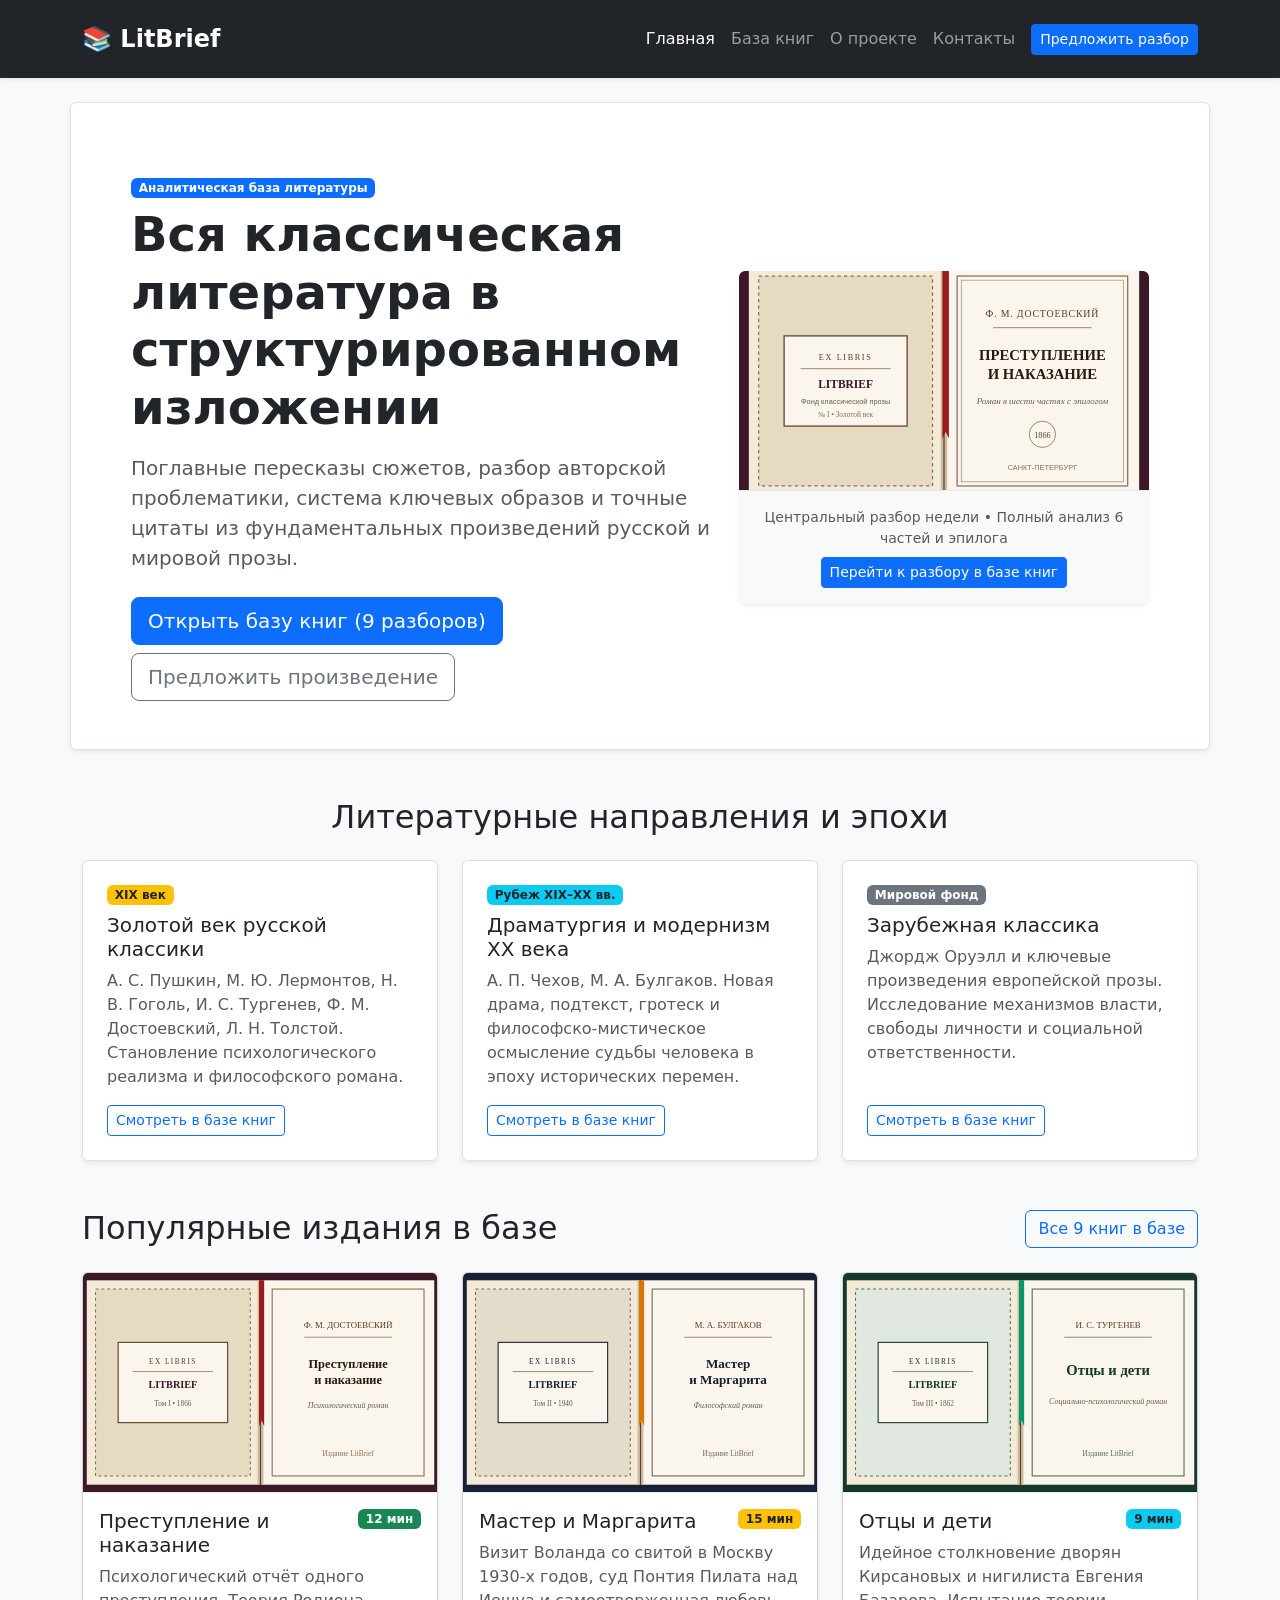
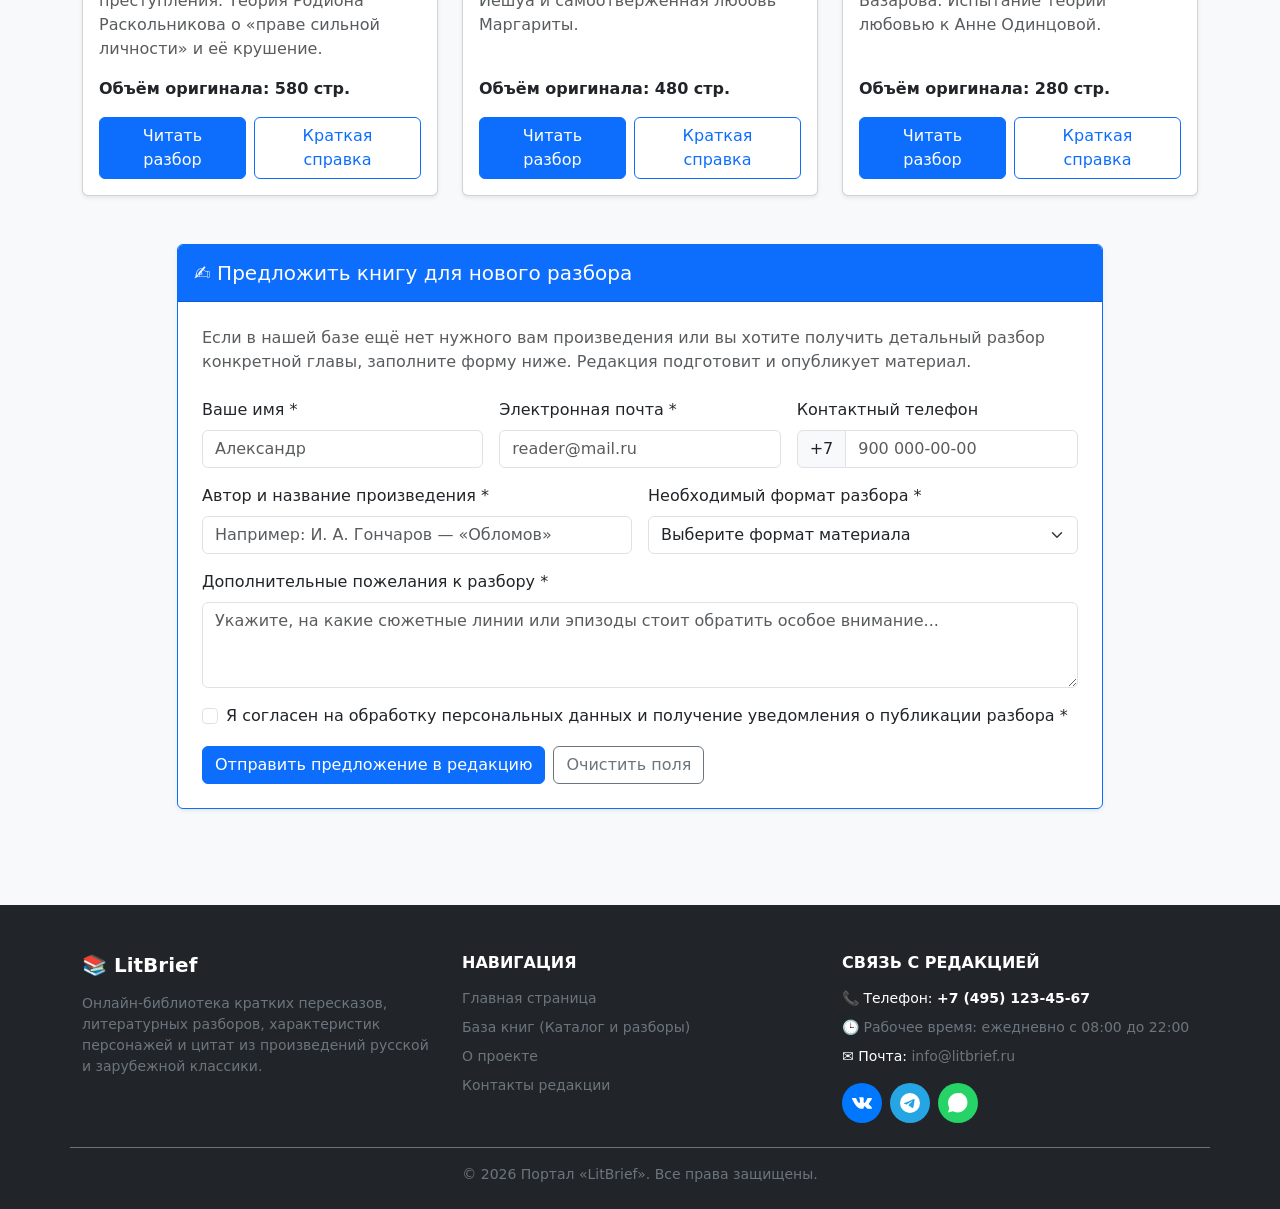
==== commit 156c3a35: "feat: implement 9 books with endpapers, move analysis to catalog, update contacts and footer" ====
--- a/index.html
+++ b/index.html
@@ -4,7 +4,7 @@
   <meta charset="UTF-8">
   <meta name="viewport" content="width=device-width, initial-scale=1.0">
   <meta name="description" content="LitBrief — портал кратких содержаний, литературного анализа и цитат из произведений мировой классики.">
-  <title>LitBrief — Краткие содержания и разборы книг</title>
+  <title>LitBrief — Краткие содержания и анализ произведений</title>
   <link href="https://cdn.jsdelivr.net/npm/bootstrap@5.3.3/dist/css/bootstrap.min.css" rel="stylesheet">
   <link rel="stylesheet" href="css/custom.css">
   <script src="js/main.js" defer></script>
@@ -22,19 +22,11 @@
         <div class="collapse navbar-collapse" id="mainNavbar">
           <ul class="navbar-nav ms-auto align-items-lg-center">
             <li class="nav-item"><a class="nav-link active" aria-current="page" href="index.html">Главная</a></li>
-            <li class="nav-item"><a class="nav-link" href="catalog.html">База пересказов</a></li>
-            <li class="nav-item"><a class="nav-link" href="product.html">Разбор книги</a></li>
-            <li class="nav-item"><a class="nav-link" href="order.html">Предложить разбор</a></li>
+            <li class="nav-item"><a class="nav-link" href="catalog.html">База книг</a></li>
+            <li class="nav-item"><a class="nav-link" href="order.html">О проекте</a></li>
             <li class="nav-item"><a class="nav-link" href="contacts.html">Контакты</a></li>
-            <li class="nav-item dropdown">
-              <a class="nav-link dropdown-toggle" href="#" role="button" data-bs-toggle="dropdown" aria-expanded="false">
-                Разделы
-              </a>
-              <ul class="dropdown-menu dropdown-menu-end">
-                <li><a class="dropdown-item" href="index.html#epochs">Литературные эпохи</a></li>
-                <li><a class="dropdown-item" href="index.html#popular">Популярные разборы</a></li>
-                <li><a class="dropdown-item" href="index.html#calculator">Калькулятор чтения</a></li>
-              </ul>
+            <li class="nav-item ms-lg-2 mt-2 mt-lg-0">
+              <a class="btn btn-primary btn-sm" href="index.html#propose-form">Предложить разбор</a>
             </li>
           </ul>
         </div>
@@ -43,30 +35,31 @@
   </header>
 
   <main>
-    <!-- Главный баннер -->
+    <!-- Главный блок -->
     <section class="container my-5">
       <div class="row align-items-center g-4 bg-white p-4 p-md-5 rounded shadow-sm border">
         <div class="col-12 col-lg-7">
-          <span class="badge bg-primary mb-2">Литературная энциклопедия</span>
-          <h1 class="display-5 fw-bold mb-3">Вся художественная литература в кратком изложении</h1>
+          <span class="badge bg-primary mb-2">Аналитическая база литературы</span>
+          <h1 class="display-5 fw-bold mb-3">Вся классическая литература в структурированном изложении</h1>
           <p class="lead text-muted mb-4">
-            Структурированные пересказы по главам, разбор ключевой проблематики, психологические портреты героев и проверенные цитаты из классики.
+            Поглавные пересказы сюжетов, разбор авторской проблематики, система ключевых образов и точные цитаты из фундаментальных произведений русской и мировой прозы.
           </p>
           <div class="d-flex flex-wrap gap-2">
-            <a class="btn btn-primary btn-lg" href="catalog.html">Перейти в каталог книг</a>
-            <a class="btn btn-outline-secondary btn-lg" href="#calculator">Рассчитать время чтения</a>
+            <a class="btn btn-primary btn-lg" href="catalog.html">Открыть базу книг (9 разборов)</a>
+            <a class="btn btn-outline-secondary btn-lg" href="#propose-form">Предложить произведение</a>
           </div>
         </div>
         <div class="col-12 col-lg-5">
           <div class="card border-0 shadow-sm overflow-hidden">
+            <!-- Форзац книги недели -->
             <img
-              src="data:image/svg+xml;utf8,<svg xmlns='http://www.w3.org/2000/svg' width='600' height='340' viewBox='0 0 600 340'><rect width='600' height='340' fill='%231e293b'/><rect x='25' y='25' width='550' height='290' rx='12' fill='none' stroke='%2394a3b8' stroke-width='2'/><text x='300' y='110' font-family='Georgia, serif' font-size='22' fill='%23cbd5e1' text-anchor='middle'>ВЫБОР РЕДАКЦИИ LITBRIEF</text><text x='300' y='165' font-family='Georgia, serif' font-size='32' font-weight='bold' fill='%23ffffff' text-anchor='middle'>Преступление и наказание</text><text x='300' y='210' font-family='Arial, sans-serif' font-size='18' fill='%2338bdf8' text-anchor='middle'>Ф. М. Достоевский • Полный разбор 6 частей</text><rect x='190' y='240' width='220' height='40' rx='20' fill='%2316a34a'/><text x='300' y='266' font-family='Arial, sans-serif' font-size='16' font-weight='bold' fill='%23ffffff' text-anchor='middle'>Чтение за 12 минут</text></svg>"
+              src="data:image/svg+xml;utf8,<svg xmlns='http://www.w3.org/2000/svg' width='500' height='300' viewBox='0 0 500 300'><rect width='500' height='300' rx='6' fill='%233b1728'/><rect x='12' y='10' width='236' height='280' fill='%23f3ead8'/><rect x='252' y='10' width='236' height='280' fill='%23faf6ed'/><rect x='246' y='10' width='8' height='280' fill='%23cbbba0'/><line x1='250' y1='10' x2='250' y2='290' stroke='%235c3a21' stroke-width='1.5'/><rect x='24' y='22' width='212' height='256' fill='%23e6dac3' stroke='%238c6d53' stroke-width='1.5' stroke-dasharray='4,4'/><rect x='55' y='95' width='150' height='110' fill='%23faf6ed' stroke='%235c3a21' stroke-width='1.5'/><text x='130' y='125' font-family='Georgia, serif' font-size='10' fill='%235c3a21' text-anchor='middle' letter-spacing='2'>EX LIBRIS</text><line x1='75' y1='135' x2='185' y2='135' stroke='%238c6d53' stroke-width='1'/><text x='130' y='158' font-family='Georgia, serif' font-size='14' font-weight='bold' fill='%233b1728' text-anchor='middle'>LITBRIEF</text><text x='130' y='178' font-family='Arial, sans-serif' font-size='9' fill='%236b5b4d' text-anchor='middle'>Фонд классической прозы</text><text x='130' y='194' font-family='Georgia, serif' font-size='9' fill='%238c6d53' text-anchor='middle'>№ I • Золотой век</text><rect x='266' y='22' width='208' height='256' fill='none' stroke='%238c6d53' stroke-width='1.5'/><rect x='271' y='27' width='198' height='246' fill='none' stroke='%238c6d53' stroke-width='0.7'/><text x='370' y='72' font-family='Georgia, serif' font-size='12' fill='%235c3a21' text-anchor='middle' letter-spacing='1'>Ф. М. ДОСТОЕВСКИЙ</text><line x1='310' y1='85' x2='430' y2='85' stroke='%238c6d53' stroke-width='1'/><text x='370' y='125' font-family='Georgia, serif' font-size='18' font-weight='bold' fill='%232b1810' text-anchor='middle'>ПРЕСТУПЛЕНИЕ</text><text x='370' y='148' font-family='Georgia, serif' font-size='18' font-weight='bold' fill='%232b1810' text-anchor='middle'>И НАКАЗАНИЕ</text><text x='370' y='178' font-family='Georgia, serif' font-size='11' font-style='italic' fill='%236b5b4d' text-anchor='middle'>Роман в шести частях с эпилогом</text><circle cx='370' cy='215' r='16' fill='none' stroke='%238c6d53' stroke-width='1'/><text x='370' y='219' font-family='Georgia, serif' font-size='10' fill='%235c3a21' text-anchor='middle'>1866</text><text x='370' y='258' font-family='Arial, sans-serif' font-size='9' fill='%238c6d53' text-anchor='middle'>САНКТ-ПЕТЕРБУРГ</text><path d='M248,10 L256,10 L256,220 L252,212 L248,220 Z' fill='%23991b1b'/></svg>"
               class="card-img-top"
-              alt="Преступление и наказание"
+              alt="Форзац книги Преступление и наказание"
             >
             <div class="card-body text-center bg-light">
-              <p class="mb-2 text-muted small">Полное издание: 580 стр. • Краткий разбор: 12 минут</p>
-              <a href="product.html?book=dostoevsky" class="btn btn-sm btn-primary">Читать разбор произведения</a>
+              <p class="mb-2 text-muted small">Центральный разбор недели • Полный анализ 6 частей и эпилога</p>
+              <a href="catalog.html?book=dostoevsky#book-analysis-section" class="btn btn-sm btn-primary">Перейти к разбору в базе книг</a>
             </div>
           </div>
         </div>
@@ -75,46 +68,46 @@
 
     <!-- Литературные эпохи -->
     <section class="container my-5" id="epochs">
-      <h2 class="text-center mb-4">Навигация по литературным эпохам</h2>
+      <h2 class="text-center mb-4">Литературные направления и эпохи</h2>
       <div class="row g-4">
         <div class="col-12 col-md-4">
           <div class="p-4 border rounded h-100 bg-white shadow-sm d-flex flex-column">
             <span class="badge bg-warning text-dark mb-2 align-self-start">XIX век</span>
-            <h3 class="h5">Золотой век классики</h3>
+            <h3 class="h5">Золотой век русской классики</h3>
             <p class="mb-3 text-muted">
-              А. С. Пушкин, И. С. Тургенев, Ф. М. Достоевский, Л. Н. Толстой. Психологический реализм и философские искания героев.
+              А. С. Пушкин, М. Ю. Лермонтов, Н. В. Гоголь, И. С. Тургенев, Ф. М. Достоевский, Л. Н. Толстой. Становление психологического реализма и философского романа.
             </p>
-            <a href="catalog.html" class="btn btn-sm btn-outline-primary mt-auto align-self-start">Смотреть книги эпохи</a>
+            <a href="catalog.html" class="btn btn-sm btn-outline-primary mt-auto align-self-start">Смотреть в базе книг</a>
           </div>
         </div>
         <div class="col-12 col-md-4">
           <div class="p-4 border rounded h-100 bg-white shadow-sm d-flex flex-column">
-            <span class="badge bg-info text-dark mb-2 align-self-start">XX век</span>
-            <h3 class="h5">Серебряный век и Модернизм</h3>
+            <span class="badge bg-info text-dark mb-2 align-self-start">Рубеж XIX–XX вв.</span>
+            <h3 class="h5">Драматургия и модернизм XX века</h3>
             <p class="mb-3 text-muted">
-              М. А. Булгаков, А. И. Куприн, И. А. Бунин. Мистический реализм, сатира, драматизм исторических переломов и тема судьбы.
+              А. П. Чехов, М. А. Булгаков. Новая драма, подтекст, гротеск и философско-мистическое осмысление судьбы человека в эпоху исторических перемен.
             </p>
-            <a href="catalog.html" class="btn btn-sm btn-outline-primary mt-auto align-self-start">Смотреть книги эпохи</a>
+            <a href="catalog.html" class="btn btn-sm btn-outline-primary mt-auto align-self-start">Смотреть в базе книг</a>
           </div>
         </div>
         <div class="col-12 col-md-4">
           <div class="p-4 border rounded h-100 bg-white shadow-sm d-flex flex-column">
             <span class="badge bg-secondary mb-2 align-self-start">Мировой фонд</span>
-            <h3 class="h5">Зарубежная литература</h3>
+            <h3 class="h5">Зарубежная классика</h3>
             <p class="mb-3 text-muted">
-              Джордж Оруэлл, Э. М. Ремарк, В. Гюго, У. Шекспир. Главные мировые романы-антиутопии, трагедии и европейская классика.
+              Джордж Оруэлл и ключевые произведения европейской прозы. Исследование механизмов власти, свободы личности и социальной ответственности.
             </p>
-            <a href="catalog.html" class="btn btn-sm btn-outline-primary mt-auto align-self-start">Смотреть книги эпохи</a>
+            <a href="catalog.html" class="btn btn-sm btn-outline-primary mt-auto align-self-start">Смотреть в базе книг</a>
           </div>
         </div>
       </div>
     </section>
 
-    <!-- Популярные пересказы недели -->
+    <!-- Популярные разборы недели (с иллюстрациями форзацев) -->
     <section class="container my-5" id="popular">
       <div class="d-flex justify-content-between align-items-center mb-4">
-        <h2 class="mb-0">Популярные разборы недели</h2>
-        <a class="btn btn-outline-primary" href="catalog.html">Весь каталог</a>
+        <h2 class="mb-0">Популярные издания в базе</h2>
+        <a class="btn btn-outline-primary" href="catalog.html">Все 9 книг в базе</a>
       </div>
 
       <div class="row g-4">
@@ -122,9 +115,9 @@
         <div class="col-12 col-md-6 col-lg-4">
           <article class="card h-100 shadow-sm">
             <img
-              src="data:image/svg+xml;utf8,<svg xmlns='http://www.w3.org/2000/svg' width='400' height='220' viewBox='0 0 400 220'><rect width='400' height='220' fill='%2331102f'/><rect x='15' y='15' width='370' height='190' fill='none' stroke='%23e2e8f0' stroke-opacity='0.4'/><text x='200' y='75' font-family='Georgia, serif' font-size='15' fill='%23f8fafc' text-anchor='middle'>Ф. М. ДОСТОЕВСКИЙ</text><text x='200' y='115' font-family='Georgia, serif' font-size='22' font-weight='bold' fill='%23fbbf24' text-anchor='middle'>Преступление и наказание</text><text x='200' y='155' font-family='Arial, sans-serif' font-size='13' fill='%23cbd5e1' text-anchor='middle'>Психологический роман • 1866 г.</text></svg>"
+              src="data:image/svg+xml;utf8,<svg xmlns='http://www.w3.org/2000/svg' width='500' height='300' viewBox='0 0 500 300'><rect width='500' height='300' rx='6' fill='%233b1728'/><rect x='12' y='10' width='236' height='280' fill='%23f3ead8'/><rect x='252' y='10' width='236' height='280' fill='%23faf6ed'/><rect x='246' y='10' width='8' height='280' fill='%23cbbba0'/><line x1='250' y1='10' x2='250' y2='290' stroke='%235c3a21' stroke-width='1.5'/><rect x='24' y='22' width='212' height='256' fill='%23e6dac3' stroke='%238c6d53' stroke-width='1.5' stroke-dasharray='4,4'/><rect x='55' y='95' width='150' height='110' fill='%23faf6ed' stroke='%235c3a21' stroke-width='1.5'/><text x='130' y='125' font-family='Georgia, serif' font-size='10' fill='%235c3a21' text-anchor='middle' letter-spacing='2'>EX LIBRIS</text><line x1='75' y1='135' x2='185' y2='135' stroke='%238c6d53' stroke-width='1'/><text x='130' y='158' font-family='Georgia, serif' font-size='14' font-weight='bold' fill='%233b1728' text-anchor='middle'>LITBRIEF</text><text x='130' y='182' font-family='Georgia, serif' font-size='10' fill='%236b5b4d' text-anchor='middle'>Том I • 1866</text><rect x='266' y='22' width='208' height='256' fill='none' stroke='%238c6d53' stroke-width='1.5'/><text x='370' y='75' font-family='Georgia, serif' font-size='12' fill='%235c3a21' text-anchor='middle'>Ф. М. ДОСТОЕВСКИЙ</text><line x1='310' y1='88' x2='430' y2='88' stroke='%238c6d53' stroke-width='1'/><text x='370' y='130' font-family='Georgia, serif' font-size='17' font-weight='bold' fill='%232b1810' text-anchor='middle'>Преступление</text><text x='370' y='152' font-family='Georgia, serif' font-size='17' font-weight='bold' fill='%232b1810' text-anchor='middle'>и наказание</text><text x='370' y='185' font-family='Georgia, serif' font-size='11' font-style='italic' fill='%236b5b4d' text-anchor='middle'>Психологический роман</text><text x='370' y='250' font-family='Georgia, serif' font-size='10' fill='%238c6d53' text-anchor='middle'>Издание LitBrief</text><path d='M248,10 L255,10 L255,210 L251.5,202 L248,210 Z' fill='%23991b1b'/></svg>"
               class="card-img-top"
-              alt="Обложка книги Преступление и наказание"
+              alt="Форзац книги Преступление и наказание"
             >
             <div class="card-body d-flex flex-column">
               <div class="d-flex justify-content-between align-items-start mb-2">
@@ -136,7 +129,7 @@
               </p>
               <p class="fw-bold mb-3 mt-auto">Объём оригинала: 580 стр.</p>
               <div class="d-flex gap-2">
-                <a class="btn btn-primary" href="product.html?book=dostoevsky">Читать разбор</a>
+                <a class="btn btn-primary" href="catalog.html?book=dostoevsky#book-analysis-section">Читать разбор</a>
                 <button class="btn btn-outline-primary" type="button" data-bs-toggle="modal" data-bs-target="#modalDostoevsky">
                   Краткая справка
                 </button>
@@ -149,21 +142,21 @@
         <div class="col-12 col-md-6 col-lg-4">
           <article class="card h-100 shadow-sm">
             <img
-              src="data:image/svg+xml;utf8,<svg xmlns='http://www.w3.org/2000/svg' width='400' height='220' viewBox='0 0 400 220'><rect width='400' height='220' fill='%230f172a'/><rect x='15' y='15' width='370' height='190' fill='none' stroke='%23f59e0b' stroke-opacity='0.5'/><text x='200' y='75' font-family='Georgia, serif' font-size='15' fill='%23f8fafc' text-anchor='middle'>М. А. БУЛГАКОВ</text><text x='200' y='115' font-family='Georgia, serif' font-size='24' font-weight='bold' fill='%23f59e0b' text-anchor='middle'>Мастер и Маргарита</text><text x='200' y='155' font-family='Arial, sans-serif' font-size='13' fill='%23cbd5e1' text-anchor='middle'>Философско-мистический роман • 1940 г.</text></svg>"
+              src="data:image/svg+xml;utf8,<svg xmlns='http://www.w3.org/2000/svg' width='500' height='300' viewBox='0 0 500 300'><rect width='500' height='300' rx='6' fill='%23172035'/><rect x='12' y='10' width='236' height='280' fill='%23f3ead8'/><rect x='252' y='10' width='236' height='280' fill='%23faf6ed'/><rect x='246' y='10' width='8' height='280' fill='%23cbbba0'/><line x1='250' y1='10' x2='250' y2='290' stroke='%235c3a21' stroke-width='1.5'/><rect x='24' y='22' width='212' height='256' fill='%23e4dccb' stroke='%23786652' stroke-width='1.5' stroke-dasharray='4,4'/><rect x='55' y='95' width='150' height='110' fill='%23faf6ed' stroke='%23172035' stroke-width='1.5'/><text x='130' y='125' font-family='Georgia, serif' font-size='10' fill='%23172035' text-anchor='middle' letter-spacing='2'>EX LIBRIS</text><line x1='75' y1='135' x2='185' y2='135' stroke='%23786652' stroke-width='1'/><text x='130' y='158' font-family='Georgia, serif' font-size='14' font-weight='bold' fill='%23172035' text-anchor='middle'>LITBRIEF</text><text x='130' y='182' font-family='Georgia, serif' font-size='10' fill='%236b5b4d' text-anchor='middle'>Том II • 1940</text><rect x='266' y='22' width='208' height='256' fill='none' stroke='%23786652' stroke-width='1.5'/><text x='370' y='75' font-family='Georgia, serif' font-size='12' fill='%235c3a21' text-anchor='middle'>М. А. БУЛГАКОВ</text><line x1='310' y1='88' x2='430' y2='88' stroke='%23786652' stroke-width='1'/><text x='370' y='130' font-family='Georgia, serif' font-size='18' font-weight='bold' fill='%23172035' text-anchor='middle'>Мастер</text><text x='370' y='152' font-family='Georgia, serif' font-size='18' font-weight='bold' fill='%23172035' text-anchor='middle'>и Маргарита</text><text x='370' y='185' font-family='Georgia, serif' font-size='11' font-style='italic' fill='%236b5b4d' text-anchor='middle'>Философский роман</text><text x='370' y='250' font-family='Georgia, serif' font-size='10' fill='%23786652' text-anchor='middle'>Издание LitBrief</text><path d='M248,10 L255,10 L255,210 L251.5,202 L248,210 Z' fill='%23d97706'/></svg>"
               class="card-img-top"
-              alt="Обложка книги Мастер и Маргарита"
+              alt="Форзац книги Мастер и Маргарита"
             >
             <div class="card-body d-flex flex-column">
               <div class="d-flex justify-content-between align-items-start mb-2">
                 <h3 class="card-title h5 mb-0">Мастер и Маргарита</h3>
-                <span class="badge bg-warning text-dark">Хит • 15 мин</span>
+                <span class="badge bg-warning text-dark">15 мин</span>
               </div>
               <p class="card-text text-muted">
                 Визит Воланда со свитой в Москву 1930-х годов, суд Понтия Пилата над Иешуа и самоотверженная любовь Маргариты.
               </p>
               <p class="fw-bold mb-3 mt-auto">Объём оригинала: 480 стр.</p>
               <div class="d-flex gap-2">
-                <a class="btn btn-primary" href="product.html?book=bulgakov">Читать разбор</a>
+                <a class="btn btn-primary" href="catalog.html?book=bulgakov#book-analysis-section">Читать разбор</a>
                 <button class="btn btn-outline-primary" type="button" data-bs-toggle="modal" data-bs-target="#modalBulgakov">
                   Краткая справка
                 </button>
@@ -176,22 +169,22 @@
         <div class="col-12 col-md-6 col-lg-4">
           <article class="card h-100 shadow-sm">
             <img
-              src="data:image/svg+xml;utf8,<svg xmlns='http://www.w3.org/2000/svg' width='400' height='220' viewBox='0 0 400 220'><rect width='400' height='220' fill='%23450a0a'/><rect x='15' y='15' width='370' height='190' fill='none' stroke='%23fca5a5' stroke-opacity='0.4'/><text x='200' y='75' font-family='Georgia, serif' font-size='15' fill='%23f8fafc' text-anchor='middle'>ДЖОРДЖ ОРУЭЛЛ</text><text x='200' y='120' font-family='Georgia, serif' font-size='32' font-weight='bold' fill='%23f87171' text-anchor='middle'>1984</text><text x='200' y='160' font-family='Arial, sans-serif' font-size='13' fill='%23fecaca' text-anchor='middle'>Роман-антиутопия • 1949 г.</text></svg>"
+              src="data:image/svg+xml;utf8,<svg xmlns='http://www.w3.org/2000/svg' width='500' height='300' viewBox='0 0 500 300'><rect width='500' height='300' rx='6' fill='%23143829'/><rect x='12' y='10' width='236' height='280' fill='%23f3ead8'/><rect x='252' y='10' width='236' height='280' fill='%23faf6ed'/><rect x='246' y='10' width='8' height='280' fill='%23cbbba0'/><line x1='250' y1='10' x2='250' y2='290' stroke='%235c3a21' stroke-width='1.5'/><rect x='24' y='22' width='212' height='256' fill='%23e1e8df' stroke='%234f6f5e' stroke-width='1.5' stroke-dasharray='4,4'/><rect x='55' y='95' width='150' height='110' fill='%23faf6ed' stroke='%23143829' stroke-width='1.5'/><text x='130' y='125' font-family='Georgia, serif' font-size='10' fill='%23143829' text-anchor='middle' letter-spacing='2'>EX LIBRIS</text><line x1='75' y1='135' x2='185' y2='135' stroke='%234f6f5e' stroke-width='1'/><text x='130' y='158' font-family='Georgia, serif' font-size='14' font-weight='bold' fill='%23143829' text-anchor='middle'>LITBRIEF</text><text x='130' y='182' font-family='Georgia, serif' font-size='10' fill='%236b5b4d' text-anchor='middle'>Том III • 1862</text><rect x='266' y='22' width='208' height='256' fill='none' stroke='%234f6f5e' stroke-width='1.5'/><text x='370' y='75' font-family='Georgia, serif' font-size='12' fill='%235c3a21' text-anchor='middle'>И. С. ТУРГЕНЕВ</text><line x1='310' y1='88' x2='430' y2='88' stroke='%234f6f5e' stroke-width='1'/><text x='370' y='140' font-family='Georgia, serif' font-size='20' font-weight='bold' fill='%23143829' text-anchor='middle'>Отцы и дети</text><text x='370' y='180' font-family='Georgia, serif' font-size='11' font-style='italic' fill='%236b5b4d' text-anchor='middle'>Социально-психологический роман</text><text x='370' y='250' font-family='Georgia, serif' font-size='10' fill='%234f6f5e' text-anchor='middle'>Издание LitBrief</text><path d='M248,10 L255,10 L255,210 L251.5,202 L248,210 Z' fill='%23059669'/></svg>"
               class="card-img-top"
-              alt="Обложка книги 1984"
+              alt="Форзац книги Отцы и дети"
             >
             <div class="card-body d-flex flex-column">
               <div class="d-flex justify-content-between align-items-start mb-2">
-                <h3 class="card-title h5 mb-0">1984</h3>
-                <span class="badge bg-danger">8 мин</span>
+                <h3 class="card-title h5 mb-0">Отцы и дети</h3>
+                <span class="badge bg-info text-dark">9 мин</span>
               </div>
               <p class="card-text text-muted">
-                Тоталитарное государство Океания, всевидящий Большой Брат, полиция мыслей и трагический бунт Уинстона Смита.
+                Идейное столкновение дворян Кирсановых и нигилиста Евгения Базарова. Испытание теории любовью к Анне Одинцовой.
               </p>
-              <p class="fw-bold mb-3 mt-auto">Объём оригинала: 320 стр.</p>
+              <p class="fw-bold mb-3 mt-auto">Объём оригинала: 280 стр.</p>
               <div class="d-flex gap-2">
-                <a class="btn btn-primary" href="product.html?book=orwell">Читать разбор</a>
-                <button class="btn btn-outline-primary" type="button" data-bs-toggle="modal" data-bs-target="#modalOrwell">
+                <a class="btn btn-primary" href="catalog.html?book=turgenev#book-analysis-section">Читать разбор</a>
+                <button class="btn btn-outline-primary" type="button" data-bs-toggle="modal" data-bs-target="#modalTurgenev">
                   Краткая справка
                 </button>
               </div>
@@ -201,42 +194,86 @@
       </div>
     </section>
 
-    <!-- Калькулятор времени чтения -->
-    <section class="container my-5" id="calculator">
-      <div class="card border-primary shadow-sm">
-        <div class="card-header bg-primary text-white">
-          <h2 class="h5 mb-0">⏱️ Калькулятор времени чтения</h2>
-        </div>
-        <div class="card-body">
-          <p class="text-muted">
-            Укажите объём книги и вашу скорость чтения, чтобы узнать, сколько часов вы сэкономите благодаря краткому пересказу.
-          </p>
-          <form class="row g-3 align-items-end">
-            <div class="col-12 col-md-4">
-              <label for="calc-pages" class="form-label">Количество страниц в книге</label>
-              <input type="number" id="calc-pages" class="form-control" value="580" min="10" max="5000">
-            </div>
-            <div class="col-12 col-md-4">
-              <label for="calc-speed" class="form-label">Скорость чтения (стр. в час)</label>
-              <select id="calc-speed" class="form-select">
-                <option value="25">Вдумчивая (25 стр./час)</option>
-                <option value="40" selected>Средняя (40 стр./час)</option>
-                <option value="60">Быстрая (60 стр./час)</option>
-              </select>
-            </div>
-            <div class="col-12 col-md-4">
-              <button type="button" id="calc-btn" class="btn btn-success w-100">Рассчитать время</button>
-            </div>
-          </form>
-          <div id="calc-result" class="alert alert-success mt-3 mb-0" role="status">
-            Чтение оригинала (580 стр.) займёт около <strong>14.5 ч.</strong> На портале LitBrief вы изучите сюжет и анализ за <strong>12 мин.</strong>!
+    <!-- Форма предложения разбора на главной странице (вместо времени чтения) -->
+    <section class="container my-5" id="propose-form">
+      <div class="row justify-content-center">
+        <div class="col-12 col-lg-10">
+          <div class="card border-primary shadow-sm">
+            <div class="card-header bg-primary text-white py-3">
+              <h2 class="h5 mb-0">✍️ Предложить книгу для нового разбора</h2>
+            </div>
+            <div class="card-body p-4">
+              <p class="text-muted mb-4">
+                Если в нашей базе ещё нет нужного вам произведения или вы хотите получить детальный разбор конкретной главы, заполните форму ниже. Редакция подготовит и опубликует материал.
+              </p>
+
+              <form id="order-form" action="#" method="post" novalidate>
+                <div class="row g-3">
+                  <div class="col-12 col-md-4">
+                    <label for="order-name" class="form-label">Ваше имя *</label>
+                    <input id="order-name" name="name" type="text" class="form-control" placeholder="Александр" required>
+                  </div>
+
+                  <div class="col-12 col-md-4">
+                    <label for="order-email" class="form-label">Электронная почта *</label>
+                    <input id="order-email" name="email" type="email" class="form-control" placeholder="reader@mail.ru" required>
+                  </div>
+
+                  <div class="col-12 col-md-4">
+                    <label for="order-phone" class="form-label">Контактный телефон</label>
+                    <div class="input-group">
+                      <span class="input-group-text">+7</span>
+                      <input id="order-phone" name="phone" type="tel" class="form-control" placeholder="900 000-00-00">
+                    </div>
+                  </div>
+
+                  <div class="col-12 col-md-6">
+                    <label for="order-book-title" class="form-label">Автор и название произведения *</label>
+                    <input id="order-book-title" name="book_title" type="text" class="form-control" placeholder="Например: И. А. Гончаров — «Обломов»" required>
+                  </div>
+
+                  <div class="col-12 col-md-6">
+                    <label for="order-product" class="form-label">Необходимый формат разбора *</label>
+                    <select id="order-product" name="product" class="form-select" required>
+                      <option value="" selected disabled>Выберите формат материала</option>
+                      <option value="full">Полный поглавный пересказ + анализ образов</option>
+                      <option value="characters">Сравнительная характеристика главных героев</option>
+                      <option value="quotes">Подборка ключевых цитат по главам</option>
+                    </select>
+                  </div>
+
+                  <div class="col-12">
+                    <label for="order-comment" class="form-label">Дополнительные пожелания к разбору *</label>
+                    <textarea id="order-comment" name="comment" class="form-control" rows="3" placeholder="Укажите, на какие сюжетные линии или эпизоды стоит обратить особое внимание..." required></textarea>
+                  </div>
+
+                  <div class="col-12">
+                    <div class="form-check">
+                      <input id="order-agree" name="agree" class="form-check-input" type="checkbox" required>
+                      <label class="form-check-label" for="order-agree">
+                        Я согласен на обработку персональных данных и получение уведомления о публикации разбора *
+                      </label>
+                    </div>
+                  </div>
+
+                  <div class="col-12 d-flex gap-2">
+                    <button class="btn btn-primary" type="submit">Отправить предложение в редакцию</button>
+                    <button class="btn btn-outline-secondary" type="reset">Очистить поля</button>
+                  </div>
+                </div>
+              </form>
+
+              <div id="order-success" class="alert alert-success mt-4 mb-0" role="alert" hidden>
+                Ваше предложение успешно отправлено в редакцию LitBrief! Мы пришлём уведомление на указанную почту, как только разбор появится в базе книг.
+              </div>
+            </div>
           </div>
         </div>
       </div>
     </section>
   </main>
 
-  <!-- Всплывающие окна краткой справки -->
+  <!-- Всплывающие окна краткой справки для карточек главной страницы -->
   <div class="modal fade" id="modalDostoevsky" tabindex="-1" aria-labelledby="modalDostoevskyLabel" aria-hidden="true">
     <div class="modal-dialog modal-lg">
       <div class="modal-content">
@@ -246,12 +283,11 @@
         </div>
         <div class="modal-body">
           <p><strong>Автор:</strong> Ф. М. Достоевский (1866 г.) | <strong>Жанр:</strong> Социально-психологический и философский роман</p>
-          <p><strong>Краткая суть:</strong> Бывший студент Родион Раскольников решается на убийство старухи-процентщицы, чтобы проверить свою теорию о делении людей на «тварей дрожащих» и «право имеющих». Совершив преступление, он переживает страшное душевное наказание и приходит к покаянию благодаря жертвенной любви Сони Мармеладовой.</p>
-          <p class="mb-0"><strong>Ключевые герои:</strong> Родион Раскольников, Соня Мармеладова, Порфирий Петрович, Свидригайлов, Лужин, Дуня.</p>
+          <p><strong>Краткая суть:</strong> Бывший студент Родион Раскольников решается на убийство старухи-процентщицы, чтобы проверить свою теорию о делении людей на «тварей дрожащих» и «право имеющих». Совершив преступление, он переживает тяжёлое душевное наказание и приходит к покаянию благодаря жертвенной любви Сони Мармеладовой.</p>
+          <p class="mb-0"><strong>Ключевые герои:</strong> Родион Раскольников, Соня Мармеладова, Порфирий Петрович, Аркадий Свидригайлов, Пётр Лужин, Дуня Раскольникова.</p>
         </div>
         <div class="modal-footer">
-          <a href="product.html?book=dostoevsky" class="btn btn-primary">Открыть полный разбор</a>
-          <a href="order.html" class="btn btn-outline-success">Заказать PDF-конспект</a>
+          <a href="catalog.html?book=dostoevsky#book-analysis-section" class="btn btn-primary">Открыть полный разбор в базе книг</a>
           <button type="button" class="btn btn-secondary" data-bs-dismiss="modal">Закрыть</button>
         </div>
       </div>
@@ -271,36 +307,34 @@
           <p class="mb-0"><strong>Ключевые герои:</strong> Мастер, Маргарита, Воланд, Коровьев, Кот Бегемот, Иван Бездомный, Понтий Пилат, Иешуа.</p>
         </div>
         <div class="modal-footer">
-          <a href="product.html?book=bulgakov" class="btn btn-primary">Открыть полный разбор</a>
-          <a href="order.html" class="btn btn-outline-success">Заказать PDF-конспект</a>
+          <a href="catalog.html?book=bulgakov#book-analysis-section" class="btn btn-primary">Открыть полный разбор в базе книг</a>
           <button type="button" class="btn btn-secondary" data-bs-dismiss="modal">Закрыть</button>
         </div>
       </div>
     </div>
   </div>
 
-  <div class="modal fade" id="modalOrwell" tabindex="-1" aria-labelledby="modalOrwellLabel" aria-hidden="true">
+  <div class="modal fade" id="modalTurgenev" tabindex="-1" aria-labelledby="modalTurgenevLabel" aria-hidden="true">
     <div class="modal-dialog modal-lg">
       <div class="modal-content">
         <div class="modal-header bg-dark text-white">
-          <h2 class="modal-title h5" id="modalOrwellLabel">📕 1984 — Краткая справка</h2>
+          <h2 class="modal-title h5" id="modalTurgenevLabel">📗 Отцы и дети — Краткая справка</h2>
           <button type="button" class="btn-close btn-close-white" data-bs-dismiss="modal" aria-label="Закрыть"></button>
         </div>
         <div class="modal-body">
-          <p><strong>Автор:</strong> Джордж Оруэлл (1949 г.) | <strong>Жанр:</strong> Социально-политическая антиутопия</p>
-          <p><strong>Краткая суть:</strong> Сотрудник Министерства правды Уинстон Смит живёт в тоталитарном государстве Океания под круглосуточным надзором телекранов и Большого Брата. Он влюбляется в Джулию и пытается бороться с системой, но попадает в застенки Министерства любви.</p>
-          <p class="mb-0"><strong>Ключевые герои:</strong> Уинстон Смит, Джулия, О'Брайен, Большой Брат.</p>
+          <p><strong>Автор:</strong> И. С. Тургенев (1862 г.) | <strong>Жанр:</strong> Социально-психологический роман</p>
+          <p><strong>Краткая суть:</strong> Молодой врач-нигилист Евгений Базаров гостит в имении Кирсановых, вступая в непримиримый спор с аристократом Павлом Петровичем. Отрицавший романтику и чувства Базаров неожиданно проходит через испытание сильной любовью к Анне Одинцовой.</p>
+          <p class="mb-0"><strong>Ключевые герои:</strong> Евгений Базаров, Аркадий Кирсанов, Павел Петрович Кирсанов, Николай Петрович Кирсанов, Анна Одинцова.</p>
         </div>
         <div class="modal-footer">
-          <a href="product.html?book=orwell" class="btn btn-primary">Открыть полный разбор</a>
-          <a href="order.html" class="btn btn-outline-success">Заказать PDF-конспект</a>
+          <a href="catalog.html?book=turgenev#book-analysis-section" class="btn btn-primary">Открыть полный разбор в базе книг</a>
           <button type="button" class="btn btn-secondary" data-bs-dismiss="modal">Закрыть</button>
         </div>
       </div>
     </div>
   </div>
 
-  <!-- Полноценный закреплённый подвал сайта -->
+  <!-- Закреплённый подвал (порядок: телефон, рабочее время, почта; без локации) -->
   <footer class="site-footer bg-dark text-white pt-5 pb-4 mt-5">
     <div class="container">
       <div class="row g-4 pb-4 border-bottom border-secondary">
@@ -311,25 +345,24 @@
           </p>
         </div>
         <div class="col-12 col-md-4">
-          <h2 class="h6 fw-bold text-uppercase mb-3">Разделы портала</h2>
+          <h2 class="h6 fw-bold text-uppercase mb-3">Навигация</h2>
           <ul class="list-unstyled small mb-0">
             <li class="mb-2"><a class="text-secondary text-decoration-none" href="index.html">Главная страница</a></li>
-            <li class="mb-2"><a class="text-secondary text-decoration-none" href="catalog.html">База пересказов</a></li>
-            <li class="mb-2"><a class="text-secondary text-decoration-none" href="product.html">Анализ произведений</a></li>
-            <li class="mb-2"><a class="text-secondary text-decoration-none" href="order.html">Предложить разбор книги</a></li>
+            <li class="mb-2"><a class="text-secondary text-decoration-none" href="catalog.html">База книг (Каталог и разборы)</a></li>
+            <li class="mb-2"><a class="text-secondary text-decoration-none" href="order.html">О проекте</a></li>
             <li><a class="text-secondary text-decoration-none" href="contacts.html">Контакты редакции</a></li>
           </ul>
         </div>
         <div class="col-12 col-md-4">
           <h2 class="h6 fw-bold text-uppercase mb-3">Связь с редакцией</h2>
           <p class="small mb-2">
-            📞 <a href="tel:+74951234567" class="text-white text-decoration-none fw-bold">+7 (495) 123-45-67</a>
-          </p>
-          <p class="small mb-2">
-            ✉️ <a href="mailto:info@litbrief.ru" class="text-secondary text-decoration-none">info@litbrief.ru</a>
-          </p>
-          <p class="small text-secondary mb-3">
-            🕒 Время работы: ежедневно с 08:00 до 22:00
+            📞 Телефон: <a href="tel:+74951234567" class="text-white text-decoration-none fw-bold">+7 (495) 123-45-67</a>
+          </p>
+          <p class="small text-secondary mb-2">
+            🕒 Рабочее время: ежедневно с 08:00 до 22:00
+          </p>
+          <p class="small mb-3">
+            ✉️ Почта: <a href="mailto:info@litbrief.ru" class="text-secondary text-decoration-none">info@litbrief.ru</a>
           </p>
           <div class="d-flex gap-2">
             <a href="https://vk.com" target="_blank" rel="noopener" class="social-link social-vk" aria-label="ВКонтакте" title="ВКонтакте">
--- a/css/custom.css
+++ b/css/custom.css
@@ -3,7 +3,7 @@
   height: 100%;
 }
 
-/* Жёсткая фиксация каркаса страницы, чтобы footer никогда не всплывал */
+/* Фиксация каркаса страницы: шапка сверху, подвал всегда прижат к низу */
 body {
   display: flex;
   flex-direction: column;
@@ -26,11 +26,12 @@
 }
 
 .card-img-top {
-  height: 210px;
+  height: 220px;
   object-fit: cover;
+  border-bottom: 1px solid rgba(0, 0, 0, 0.08);
 }
 
-/* Стили кнопок соцсетей (ВК, Telegram, WhatsApp) */
+/* Кнопки социальных сетей */
 .social-link {
   display: inline-flex;
   align-items: center;
@@ -62,7 +63,7 @@
   color: #ffffff;
 }
 
-/* Видимый фокус для клавиатурной навигации */
+/* Видимый фокус для доступности с клавиатуры */
 a:focus-visible,
 button:focus-visible,
 input:focus-visible,
@@ -72,7 +73,7 @@
   outline-offset: 2px !important;
 }
 
-/* Адаптивность для мобильных экранов */
+/* Адаптивность кнопок на мобильных экранах */
 @media (max-width: 575.98px) {
   .card-body .d-flex.gap-2 {
     flex-direction: column;
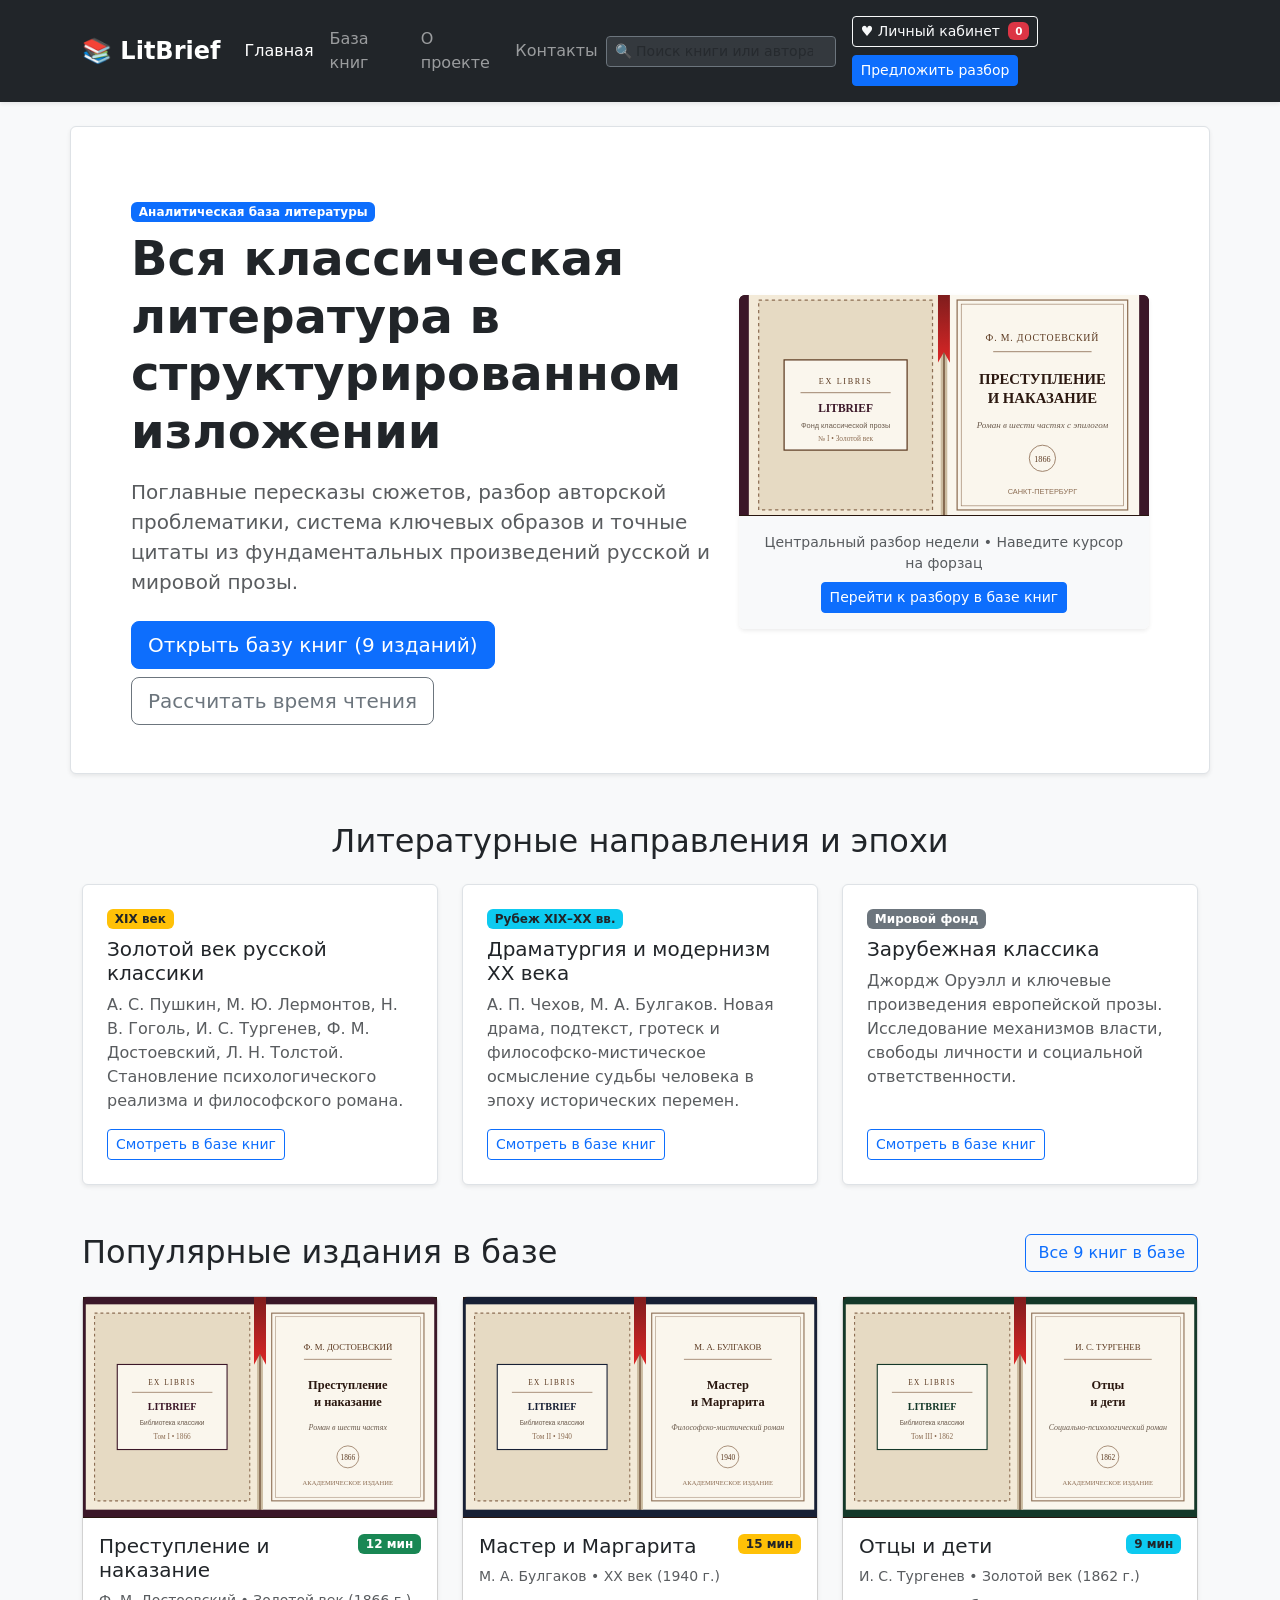
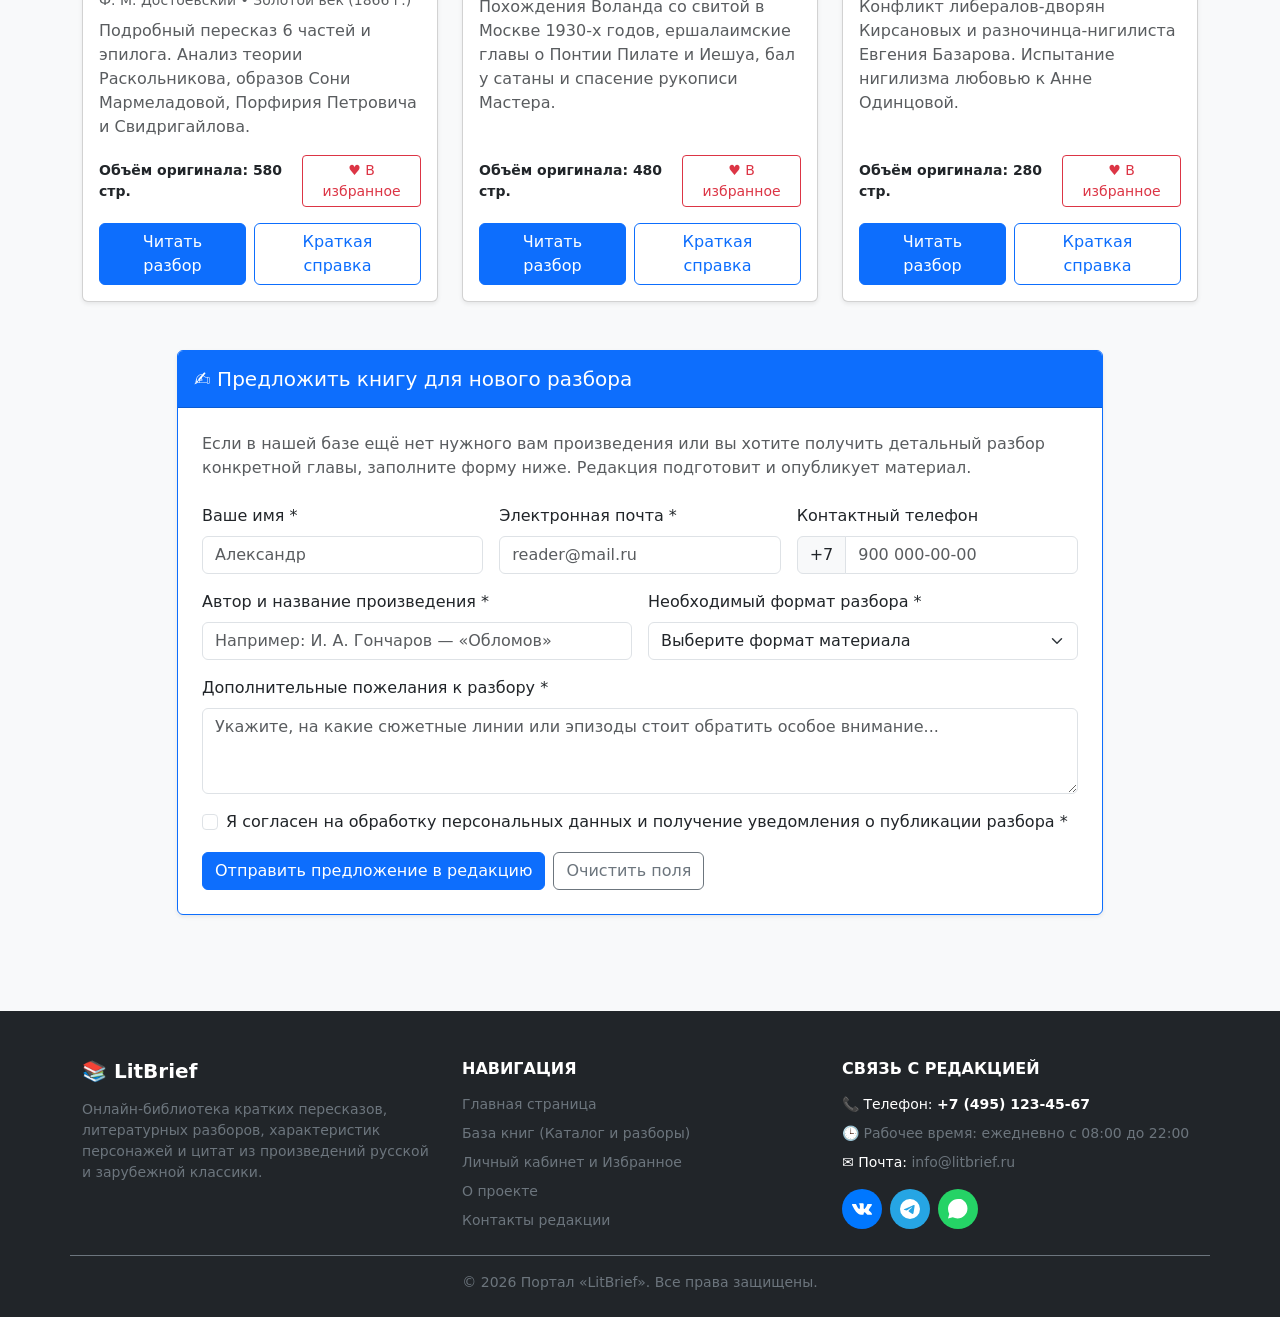
==== commit b6ca7235: "feat: add reading calculator, site search, 3 book animations, favorites and user profile" ====
--- a/index.html
+++ b/index.html
@@ -20,15 +20,33 @@
           <span class="navbar-toggler-icon"></span>
         </button>
         <div class="collapse navbar-collapse" id="mainNavbar">
-          <ul class="navbar-nav ms-auto align-items-lg-center">
+          <ul class="navbar-nav me-auto mb-2 mb-lg-0 align-items-lg-center">
             <li class="nav-item"><a class="nav-link active" aria-current="page" href="index.html">Главная</a></li>
             <li class="nav-item"><a class="nav-link" href="catalog.html">База книг</a></li>
             <li class="nav-item"><a class="nav-link" href="order.html">О проекте</a></li>
             <li class="nav-item"><a class="nav-link" href="contacts.html">Контакты</a></li>
-            <li class="nav-item ms-lg-2 mt-2 mt-lg-0">
-              <a class="btn btn-primary btn-sm" href="index.html#propose-form">Предложить разбор</a>
-            </li>
           </ul>
+
+          <!-- БЛОК ПОИСКА ПО САЙТУ (при необходимости можно удалить этот блок div) -->
+          <div class="header-search-wrap me-lg-3 my-2 my-lg-0">
+            <input
+              type="search"
+              id="global-search-input"
+              class="form-control form-control-sm bg-secondary bg-opacity-25 text-white border-secondary"
+              placeholder="🔍 Поиск книги или автора..."
+              aria-label="Поиск книги или автора"
+              autocomplete="off"
+            >
+            <div id="global-search-results" class="search-results-dropdown d-none"></div>
+          </div>
+          <!-- КОНЕЦ БЛОКА ПОИСКА -->
+
+          <div class="d-flex flex-wrap gap-2 align-items-center">
+            <a class="btn btn-outline-light btn-sm" href="profile.html">
+              ♥ Личный кабинет <span class="badge bg-danger ms-1 fav-count-badge">0</span>
+            </a>
+            <a class="btn btn-primary btn-sm" href="index.html#propose-form">Предложить разбор</a>
+          </div>
         </div>
       </div>
     </nav>
@@ -45,20 +63,22 @@
             Поглавные пересказы сюжетов, разбор авторской проблематики, система ключевых образов и точные цитаты из фундаментальных произведений русской и мировой прозы.
           </p>
           <div class="d-flex flex-wrap gap-2">
-            <a class="btn btn-primary btn-lg" href="catalog.html">Открыть базу книг (9 разборов)</a>
-            <a class="btn btn-outline-secondary btn-lg" href="#propose-form">Предложить произведение</a>
+            <a class="btn btn-primary btn-lg" href="catalog.html">Открыть базу книг (9 изданий)</a>
+            <a class="btn btn-outline-secondary btn-lg" href="catalog.html#reading-calc-section">Рассчитать время чтения</a>
           </div>
         </div>
         <div class="col-12 col-lg-5">
-          <div class="card border-0 shadow-sm overflow-hidden">
-            <!-- Форзац книги недели -->
-            <img
-              src="data:image/svg+xml;utf8,<svg xmlns='http://www.w3.org/2000/svg' width='500' height='300' viewBox='0 0 500 300'><rect width='500' height='300' rx='6' fill='%233b1728'/><rect x='12' y='10' width='236' height='280' fill='%23f3ead8'/><rect x='252' y='10' width='236' height='280' fill='%23faf6ed'/><rect x='246' y='10' width='8' height='280' fill='%23cbbba0'/><line x1='250' y1='10' x2='250' y2='290' stroke='%235c3a21' stroke-width='1.5'/><rect x='24' y='22' width='212' height='256' fill='%23e6dac3' stroke='%238c6d53' stroke-width='1.5' stroke-dasharray='4,4'/><rect x='55' y='95' width='150' height='110' fill='%23faf6ed' stroke='%235c3a21' stroke-width='1.5'/><text x='130' y='125' font-family='Georgia, serif' font-size='10' fill='%235c3a21' text-anchor='middle' letter-spacing='2'>EX LIBRIS</text><line x1='75' y1='135' x2='185' y2='135' stroke='%238c6d53' stroke-width='1'/><text x='130' y='158' font-family='Georgia, serif' font-size='14' font-weight='bold' fill='%233b1728' text-anchor='middle'>LITBRIEF</text><text x='130' y='178' font-family='Arial, sans-serif' font-size='9' fill='%236b5b4d' text-anchor='middle'>Фонд классической прозы</text><text x='130' y='194' font-family='Georgia, serif' font-size='9' fill='%238c6d53' text-anchor='middle'>№ I • Золотой век</text><rect x='266' y='22' width='208' height='256' fill='none' stroke='%238c6d53' stroke-width='1.5'/><rect x='271' y='27' width='198' height='246' fill='none' stroke='%238c6d53' stroke-width='0.7'/><text x='370' y='72' font-family='Georgia, serif' font-size='12' fill='%235c3a21' text-anchor='middle' letter-spacing='1'>Ф. М. ДОСТОЕВСКИЙ</text><line x1='310' y1='85' x2='430' y2='85' stroke='%238c6d53' stroke-width='1'/><text x='370' y='125' font-family='Georgia, serif' font-size='18' font-weight='bold' fill='%232b1810' text-anchor='middle'>ПРЕСТУПЛЕНИЕ</text><text x='370' y='148' font-family='Georgia, serif' font-size='18' font-weight='bold' fill='%232b1810' text-anchor='middle'>И НАКАЗАНИЕ</text><text x='370' y='178' font-family='Georgia, serif' font-size='11' font-style='italic' fill='%236b5b4d' text-anchor='middle'>Роман в шести частях с эпилогом</text><circle cx='370' cy='215' r='16' fill='none' stroke='%238c6d53' stroke-width='1'/><text x='370' y='219' font-family='Georgia, serif' font-size='10' fill='%235c3a21' text-anchor='middle'>1866</text><text x='370' y='258' font-family='Arial, sans-serif' font-size='9' fill='%238c6d53' text-anchor='middle'>САНКТ-ПЕТЕРБУРГ</text><path d='M248,10 L256,10 L256,220 L252,212 L248,220 Z' fill='%23991b1b'/></svg>"
-              class="card-img-top"
-              alt="Форзац книги Преступление и наказание"
-            >
+          <div class="card book-card-3d border-0 shadow-sm overflow-hidden">
+            <div class="endpaper-wrapper">
+              <span class="endpaper-ribbon"></span>
+              <img
+                src="data:image/svg+xml;utf8,<svg xmlns='http://www.w3.org/2000/svg' width='500' height='300' viewBox='0 0 500 300'><rect width='500' height='300' rx='6' fill='%233b1728'/><rect x='12' y='10' width='236' height='280' fill='%23f3ead8'/><rect x='252' y='10' width='236' height='280' fill='%23faf6ed'/><rect x='246' y='10' width='8' height='280' fill='%23cbbba0'/><line x1='250' y1='10' x2='250' y2='290' stroke='%235c3a21' stroke-width='1.5'/><rect x='24' y='22' width='212' height='256' fill='%23e6dac3' stroke='%238c6d53' stroke-width='1.5' stroke-dasharray='4,4'/><rect x='55' y='95' width='150' height='110' fill='%23faf6ed' stroke='%235c3a21' stroke-width='1.5'/><text x='130' y='125' font-family='Georgia, serif' font-size='10' fill='%235c3a21' text-anchor='middle' letter-spacing='2'>EX LIBRIS</text><line x1='75' y1='135' x2='185' y2='135' stroke='%238c6d53' stroke-width='1'/><text x='130' y='158' font-family='Georgia, serif' font-size='14' font-weight='bold' fill='%233b1728' text-anchor='middle'>LITBRIEF</text><text x='130' y='178' font-family='Arial, sans-serif' font-size='9' fill='%236b5b4d' text-anchor='middle'>Фонд классической прозы</text><text x='130' y='194' font-family='Georgia, serif' font-size='9' fill='%238c6d53' text-anchor='middle'>№ I • Золотой век</text><rect x='266' y='22' width='208' height='256' fill='none' stroke='%238c6d53' stroke-width='1.5'/><rect x='271' y='27' width='198' height='246' fill='none' stroke='%238c6d53' stroke-width='0.7'/><text x='370' y='72' font-family='Georgia, serif' font-size='12' fill='%235c3a21' text-anchor='middle' letter-spacing='1'>Ф. М. ДОСТОЕВСКИЙ</text><line x1='310' y1='85' x2='430' y2='85' stroke='%238c6d53' stroke-width='1'/><text x='370' y='125' font-family='Georgia, serif' font-size='18' font-weight='bold' fill='%232b1810' text-anchor='middle'>ПРЕСТУПЛЕНИЕ</text><text x='370' y='148' font-family='Georgia, serif' font-size='18' font-weight='bold' fill='%232b1810' text-anchor='middle'>И НАКАЗАНИЕ</text><text x='370' y='178' font-family='Georgia, serif' font-size='11' font-style='italic' fill='%236b5b4d' text-anchor='middle'>Роман в шести частях с эпилогом</text><circle cx='370' cy='215' r='16' fill='none' stroke='%238c6d53' stroke-width='1'/><text x='370' y='219' font-family='Georgia, serif' font-size='10' fill='%235c3a21' text-anchor='middle'>1866</text><text x='370' y='258' font-family='Arial, sans-serif' font-size='9' fill='%238c6d53' text-anchor='middle'>САНКТ-ПЕТЕРБУРГ</text></svg>"
+                class="card-img-top"
+                alt="Форзац книги Преступление и наказание"
+              >
+            </div>
             <div class="card-body text-center bg-light">
-              <p class="mb-2 text-muted small">Центральный разбор недели • Полный анализ 6 частей и эпилога</p>
+              <p class="mb-2 text-muted small">Центральный разбор недели • Наведите курсор на форзац</p>
               <a href="catalog.html?book=dostoevsky#book-analysis-section" class="btn btn-sm btn-primary">Перейти к разбору в базе книг</a>
             </div>
           </div>
@@ -103,98 +123,19 @@
       </div>
     </section>
 
-    <!-- Популярные разборы недели (с иллюстрациями форзацев) -->
+    <!-- Популярные издания недели -->
     <section class="container my-5" id="popular">
       <div class="d-flex justify-content-between align-items-center mb-4">
         <h2 class="mb-0">Популярные издания в базе</h2>
         <a class="btn btn-outline-primary" href="catalog.html">Все 9 книг в базе</a>
       </div>
 
-      <div class="row g-4">
-        <!-- Карточка 1 -->
-        <div class="col-12 col-md-6 col-lg-4">
-          <article class="card h-100 shadow-sm">
-            <img
-              src="data:image/svg+xml;utf8,<svg xmlns='http://www.w3.org/2000/svg' width='500' height='300' viewBox='0 0 500 300'><rect width='500' height='300' rx='6' fill='%233b1728'/><rect x='12' y='10' width='236' height='280' fill='%23f3ead8'/><rect x='252' y='10' width='236' height='280' fill='%23faf6ed'/><rect x='246' y='10' width='8' height='280' fill='%23cbbba0'/><line x1='250' y1='10' x2='250' y2='290' stroke='%235c3a21' stroke-width='1.5'/><rect x='24' y='22' width='212' height='256' fill='%23e6dac3' stroke='%238c6d53' stroke-width='1.5' stroke-dasharray='4,4'/><rect x='55' y='95' width='150' height='110' fill='%23faf6ed' stroke='%235c3a21' stroke-width='1.5'/><text x='130' y='125' font-family='Georgia, serif' font-size='10' fill='%235c3a21' text-anchor='middle' letter-spacing='2'>EX LIBRIS</text><line x1='75' y1='135' x2='185' y2='135' stroke='%238c6d53' stroke-width='1'/><text x='130' y='158' font-family='Georgia, serif' font-size='14' font-weight='bold' fill='%233b1728' text-anchor='middle'>LITBRIEF</text><text x='130' y='182' font-family='Georgia, serif' font-size='10' fill='%236b5b4d' text-anchor='middle'>Том I • 1866</text><rect x='266' y='22' width='208' height='256' fill='none' stroke='%238c6d53' stroke-width='1.5'/><text x='370' y='75' font-family='Georgia, serif' font-size='12' fill='%235c3a21' text-anchor='middle'>Ф. М. ДОСТОЕВСКИЙ</text><line x1='310' y1='88' x2='430' y2='88' stroke='%238c6d53' stroke-width='1'/><text x='370' y='130' font-family='Georgia, serif' font-size='17' font-weight='bold' fill='%232b1810' text-anchor='middle'>Преступление</text><text x='370' y='152' font-family='Georgia, serif' font-size='17' font-weight='bold' fill='%232b1810' text-anchor='middle'>и наказание</text><text x='370' y='185' font-family='Georgia, serif' font-size='11' font-style='italic' fill='%236b5b4d' text-anchor='middle'>Психологический роман</text><text x='370' y='250' font-family='Georgia, serif' font-size='10' fill='%238c6d53' text-anchor='middle'>Издание LitBrief</text><path d='M248,10 L255,10 L255,210 L251.5,202 L248,210 Z' fill='%23991b1b'/></svg>"
-              class="card-img-top"
-              alt="Форзац книги Преступление и наказание"
-            >
-            <div class="card-body d-flex flex-column">
-              <div class="d-flex justify-content-between align-items-start mb-2">
-                <h3 class="card-title h5 mb-0">Преступление и наказание</h3>
-                <span class="badge bg-success">12 мин</span>
-              </div>
-              <p class="card-text text-muted">
-                Психологический отчёт одного преступления. Теория Родиона Раскольникова о «праве сильной личности» и её крушение.
-              </p>
-              <p class="fw-bold mb-3 mt-auto">Объём оригинала: 580 стр.</p>
-              <div class="d-flex gap-2">
-                <a class="btn btn-primary" href="catalog.html?book=dostoevsky#book-analysis-section">Читать разбор</a>
-                <button class="btn btn-outline-primary" type="button" data-bs-toggle="modal" data-bs-target="#modalDostoevsky">
-                  Краткая справка
-                </button>
-              </div>
-            </div>
-          </article>
-        </div>
-
-        <!-- Карточка 2 -->
-        <div class="col-12 col-md-6 col-lg-4">
-          <article class="card h-100 shadow-sm">
-            <img
-              src="data:image/svg+xml;utf8,<svg xmlns='http://www.w3.org/2000/svg' width='500' height='300' viewBox='0 0 500 300'><rect width='500' height='300' rx='6' fill='%23172035'/><rect x='12' y='10' width='236' height='280' fill='%23f3ead8'/><rect x='252' y='10' width='236' height='280' fill='%23faf6ed'/><rect x='246' y='10' width='8' height='280' fill='%23cbbba0'/><line x1='250' y1='10' x2='250' y2='290' stroke='%235c3a21' stroke-width='1.5'/><rect x='24' y='22' width='212' height='256' fill='%23e4dccb' stroke='%23786652' stroke-width='1.5' stroke-dasharray='4,4'/><rect x='55' y='95' width='150' height='110' fill='%23faf6ed' stroke='%23172035' stroke-width='1.5'/><text x='130' y='125' font-family='Georgia, serif' font-size='10' fill='%23172035' text-anchor='middle' letter-spacing='2'>EX LIBRIS</text><line x1='75' y1='135' x2='185' y2='135' stroke='%23786652' stroke-width='1'/><text x='130' y='158' font-family='Georgia, serif' font-size='14' font-weight='bold' fill='%23172035' text-anchor='middle'>LITBRIEF</text><text x='130' y='182' font-family='Georgia, serif' font-size='10' fill='%236b5b4d' text-anchor='middle'>Том II • 1940</text><rect x='266' y='22' width='208' height='256' fill='none' stroke='%23786652' stroke-width='1.5'/><text x='370' y='75' font-family='Georgia, serif' font-size='12' fill='%235c3a21' text-anchor='middle'>М. А. БУЛГАКОВ</text><line x1='310' y1='88' x2='430' y2='88' stroke='%23786652' stroke-width='1'/><text x='370' y='130' font-family='Georgia, serif' font-size='18' font-weight='bold' fill='%23172035' text-anchor='middle'>Мастер</text><text x='370' y='152' font-family='Georgia, serif' font-size='18' font-weight='bold' fill='%23172035' text-anchor='middle'>и Маргарита</text><text x='370' y='185' font-family='Georgia, serif' font-size='11' font-style='italic' fill='%236b5b4d' text-anchor='middle'>Философский роман</text><text x='370' y='250' font-family='Georgia, serif' font-size='10' fill='%23786652' text-anchor='middle'>Издание LitBrief</text><path d='M248,10 L255,10 L255,210 L251.5,202 L248,210 Z' fill='%23d97706'/></svg>"
-              class="card-img-top"
-              alt="Форзац книги Мастер и Маргарита"
-            >
-            <div class="card-body d-flex flex-column">
-              <div class="d-flex justify-content-between align-items-start mb-2">
-                <h3 class="card-title h5 mb-0">Мастер и Маргарита</h3>
-                <span class="badge bg-warning text-dark">15 мин</span>
-              </div>
-              <p class="card-text text-muted">
-                Визит Воланда со свитой в Москву 1930-х годов, суд Понтия Пилата над Иешуа и самоотверженная любовь Маргариты.
-              </p>
-              <p class="fw-bold mb-3 mt-auto">Объём оригинала: 480 стр.</p>
-              <div class="d-flex gap-2">
-                <a class="btn btn-primary" href="catalog.html?book=bulgakov#book-analysis-section">Читать разбор</a>
-                <button class="btn btn-outline-primary" type="button" data-bs-toggle="modal" data-bs-target="#modalBulgakov">
-                  Краткая справка
-                </button>
-              </div>
-            </div>
-          </article>
-        </div>
-
-        <!-- Карточка 3 -->
-        <div class="col-12 col-md-6 col-lg-4">
-          <article class="card h-100 shadow-sm">
-            <img
-              src="data:image/svg+xml;utf8,<svg xmlns='http://www.w3.org/2000/svg' width='500' height='300' viewBox='0 0 500 300'><rect width='500' height='300' rx='6' fill='%23143829'/><rect x='12' y='10' width='236' height='280' fill='%23f3ead8'/><rect x='252' y='10' width='236' height='280' fill='%23faf6ed'/><rect x='246' y='10' width='8' height='280' fill='%23cbbba0'/><line x1='250' y1='10' x2='250' y2='290' stroke='%235c3a21' stroke-width='1.5'/><rect x='24' y='22' width='212' height='256' fill='%23e1e8df' stroke='%234f6f5e' stroke-width='1.5' stroke-dasharray='4,4'/><rect x='55' y='95' width='150' height='110' fill='%23faf6ed' stroke='%23143829' stroke-width='1.5'/><text x='130' y='125' font-family='Georgia, serif' font-size='10' fill='%23143829' text-anchor='middle' letter-spacing='2'>EX LIBRIS</text><line x1='75' y1='135' x2='185' y2='135' stroke='%234f6f5e' stroke-width='1'/><text x='130' y='158' font-family='Georgia, serif' font-size='14' font-weight='bold' fill='%23143829' text-anchor='middle'>LITBRIEF</text><text x='130' y='182' font-family='Georgia, serif' font-size='10' fill='%236b5b4d' text-anchor='middle'>Том III • 1862</text><rect x='266' y='22' width='208' height='256' fill='none' stroke='%234f6f5e' stroke-width='1.5'/><text x='370' y='75' font-family='Georgia, serif' font-size='12' fill='%235c3a21' text-anchor='middle'>И. С. ТУРГЕНЕВ</text><line x1='310' y1='88' x2='430' y2='88' stroke='%234f6f5e' stroke-width='1'/><text x='370' y='140' font-family='Georgia, serif' font-size='20' font-weight='bold' fill='%23143829' text-anchor='middle'>Отцы и дети</text><text x='370' y='180' font-family='Georgia, serif' font-size='11' font-style='italic' fill='%236b5b4d' text-anchor='middle'>Социально-психологический роман</text><text x='370' y='250' font-family='Georgia, serif' font-size='10' fill='%234f6f5e' text-anchor='middle'>Издание LitBrief</text><path d='M248,10 L255,10 L255,210 L251.5,202 L248,210 Z' fill='%23059669'/></svg>"
-              class="card-img-top"
-              alt="Форзац книги Отцы и дети"
-            >
-            <div class="card-body d-flex flex-column">
-              <div class="d-flex justify-content-between align-items-start mb-2">
-                <h3 class="card-title h5 mb-0">Отцы и дети</h3>
-                <span class="badge bg-info text-dark">9 мин</span>
-              </div>
-              <p class="card-text text-muted">
-                Идейное столкновение дворян Кирсановых и нигилиста Евгения Базарова. Испытание теории любовью к Анне Одинцовой.
-              </p>
-              <p class="fw-bold mb-3 mt-auto">Объём оригинала: 280 стр.</p>
-              <div class="d-flex gap-2">
-                <a class="btn btn-primary" href="catalog.html?book=turgenev#book-analysis-section">Читать разбор</a>
-                <button class="btn btn-outline-primary" type="button" data-bs-toggle="modal" data-bs-target="#modalTurgenev">
-                  Краткая справка
-                </button>
-              </div>
-            </div>
-          </article>
-        </div>
-      </div>
-    </section>
-
-    <!-- Форма предложения разбора на главной странице (вместо времени чтения) -->
+      <div class="row g-4" id="home-popular-grid">
+        <!-- 3 популярные карточки с 3D-форзацем и кнопками Избранного отрисовываются через main.js -->
+      </div>
+    </section>
+
+    <!-- Форма предложения разбора на главной странице -->
     <section class="container my-5" id="propose-form">
       <div class="row justify-content-center">
         <div class="col-12 col-lg-10">
@@ -273,66 +214,7 @@
     </section>
   </main>
 
-  <!-- Всплывающие окна краткой справки для карточек главной страницы -->
-  <div class="modal fade" id="modalDostoevsky" tabindex="-1" aria-labelledby="modalDostoevskyLabel" aria-hidden="true">
-    <div class="modal-dialog modal-lg">
-      <div class="modal-content">
-        <div class="modal-header bg-dark text-white">
-          <h2 class="modal-title h5" id="modalDostoevskyLabel">📕 Преступление и наказание — Краткая справка</h2>
-          <button type="button" class="btn-close btn-close-white" data-bs-dismiss="modal" aria-label="Закрыть"></button>
-        </div>
-        <div class="modal-body">
-          <p><strong>Автор:</strong> Ф. М. Достоевский (1866 г.) | <strong>Жанр:</strong> Социально-психологический и философский роман</p>
-          <p><strong>Краткая суть:</strong> Бывший студент Родион Раскольников решается на убийство старухи-процентщицы, чтобы проверить свою теорию о делении людей на «тварей дрожащих» и «право имеющих». Совершив преступление, он переживает тяжёлое душевное наказание и приходит к покаянию благодаря жертвенной любви Сони Мармеладовой.</p>
-          <p class="mb-0"><strong>Ключевые герои:</strong> Родион Раскольников, Соня Мармеладова, Порфирий Петрович, Аркадий Свидригайлов, Пётр Лужин, Дуня Раскольникова.</p>
-        </div>
-        <div class="modal-footer">
-          <a href="catalog.html?book=dostoevsky#book-analysis-section" class="btn btn-primary">Открыть полный разбор в базе книг</a>
-          <button type="button" class="btn btn-secondary" data-bs-dismiss="modal">Закрыть</button>
-        </div>
-      </div>
-    </div>
-  </div>
-
-  <div class="modal fade" id="modalBulgakov" tabindex="-1" aria-labelledby="modalBulgakovLabel" aria-hidden="true">
-    <div class="modal-dialog modal-lg">
-      <div class="modal-content">
-        <div class="modal-header bg-dark text-white">
-          <h2 class="modal-title h5" id="modalBulgakovLabel">📘 Мастер и Маргарита — Краткая справка</h2>
-          <button type="button" class="btn-close btn-close-white" data-bs-dismiss="modal" aria-label="Закрыть"></button>
-        </div>
-        <div class="modal-body">
-          <p><strong>Автор:</strong> М. А. Булгаков (1928–1940 гг.) | <strong>Жанр:</strong> Философско-мистический роман</p>
-          <p><strong>Краткая суть:</strong> В Москву 1930-х годов прибывает Воланд со своей свитой, разоблачая пороки обывателей. Параллельно развивается история любви Мастера и Маргариты и библейский сюжет о суде прокуратора Понтия Пилата над бродячим философом Иешуа Га-Ноцри.</p>
-          <p class="mb-0"><strong>Ключевые герои:</strong> Мастер, Маргарита, Воланд, Коровьев, Кот Бегемот, Иван Бездомный, Понтий Пилат, Иешуа.</p>
-        </div>
-        <div class="modal-footer">
-          <a href="catalog.html?book=bulgakov#book-analysis-section" class="btn btn-primary">Открыть полный разбор в базе книг</a>
-          <button type="button" class="btn btn-secondary" data-bs-dismiss="modal">Закрыть</button>
-        </div>
-      </div>
-    </div>
-  </div>
-
-  <div class="modal fade" id="modalTurgenev" tabindex="-1" aria-labelledby="modalTurgenevLabel" aria-hidden="true">
-    <div class="modal-dialog modal-lg">
-      <div class="modal-content">
-        <div class="modal-header bg-dark text-white">
-          <h2 class="modal-title h5" id="modalTurgenevLabel">📗 Отцы и дети — Краткая справка</h2>
-          <button type="button" class="btn-close btn-close-white" data-bs-dismiss="modal" aria-label="Закрыть"></button>
-        </div>
-        <div class="modal-body">
-          <p><strong>Автор:</strong> И. С. Тургенев (1862 г.) | <strong>Жанр:</strong> Социально-психологический роман</p>
-          <p><strong>Краткая суть:</strong> Молодой врач-нигилист Евгений Базаров гостит в имении Кирсановых, вступая в непримиримый спор с аристократом Павлом Петровичем. Отрицавший романтику и чувства Базаров неожиданно проходит через испытание сильной любовью к Анне Одинцовой.</p>
-          <p class="mb-0"><strong>Ключевые герои:</strong> Евгений Базаров, Аркадий Кирсанов, Павел Петрович Кирсанов, Николай Петрович Кирсанов, Анна Одинцова.</p>
-        </div>
-        <div class="modal-footer">
-          <a href="catalog.html?book=turgenev#book-analysis-section" class="btn btn-primary">Открыть полный разбор в базе книг</a>
-          <button type="button" class="btn btn-secondary" data-bs-dismiss="modal">Закрыть</button>
-        </div>
-      </div>
-    </div>
-  </div>
+  <div id="home-modals-container"></div>
 
   <!-- Закреплённый подвал (порядок: телефон, рабочее время, почта; без локации) -->
   <footer class="site-footer bg-dark text-white pt-5 pb-4 mt-5">
@@ -349,6 +231,7 @@
           <ul class="list-unstyled small mb-0">
             <li class="mb-2"><a class="text-secondary text-decoration-none" href="index.html">Главная страница</a></li>
             <li class="mb-2"><a class="text-secondary text-decoration-none" href="catalog.html">База книг (Каталог и разборы)</a></li>
+            <li class="mb-2"><a class="text-secondary text-decoration-none" href="profile.html">Личный кабинет и Избранное</a></li>
             <li class="mb-2"><a class="text-secondary text-decoration-none" href="order.html">О проекте</a></li>
             <li><a class="text-secondary text-decoration-none" href="contacts.html">Контакты редакции</a></li>
           </ul>
--- a/css/custom.css
+++ b/css/custom.css
@@ -25,10 +25,134 @@
   flex-shrink: 0;
 }
 
-.card-img-top {
+/* ==========================================================================
+   АНИМАЦИЯ 1: 3D-приоткрытие переплёта форзаца и движение закладки-ляссе
+   ========================================================================== */
+.endpaper-wrapper {
+  position: relative;
+  overflow: hidden;
+  perspective: 1000px;
+  background-color: #2b1810;
+  border-bottom: 1px solid rgba(0, 0, 0, 0.08);
+}
+
+.endpaper-wrapper .card-img-top {
   height: 220px;
   object-fit: cover;
-  border-bottom: 1px solid rgba(0, 0, 0, 0.08);
+  transform-origin: left center;
+  transition: transform 0.45s cubic-bezier(0.22, 1, 0.36, 1), filter 0.45s ease;
+}
+
+/* Шёлковая закладка-ляссе по центру корешка */
+.endpaper-ribbon {
+  position: absolute;
+  top: 0;
+  left: 50%;
+  width: 12px;
+  height: 68px;
+  margin-left: -6px;
+  background: linear-gradient(180deg, #7f1d1d 0%, #dc2626 100%);
+  clip-path: polygon(0 0, 100% 0, 100% 100%, 50% 84%, 0 100%);
+  box-shadow: 0 3px 6px rgba(0, 0, 0, 0.35);
+  transition: transform 0.45s cubic-bezier(0.22, 1, 0.36, 1), height 0.45s ease;
+  pointer-events: none;
+  z-index: 2;
+}
+
+.book-card-3d {
+  transition: transform 0.35s ease, box-shadow 0.35s ease;
+}
+
+.book-card-3d:hover {
+  transform: translateY(-4px);
+  box-shadow: 0 12px 24px rgba(0, 0, 0, 0.12) !important;
+}
+
+.book-card-3d:hover .endpaper-wrapper .card-img-top {
+  transform: rotateY(-7deg) scale(1.03);
+  filter: brightness(1.04);
+}
+
+.book-card-3d:hover .endpaper-ribbon {
+  transform: translateY(22px);
+}
+
+/* ==========================================================================
+   АНИМАЦИЯ 2: Эффект «перелистывания книжного листа» при смене разбора книги
+   ========================================================================== */
+@keyframes pageTurn {
+  0% {
+    opacity: 0.15;
+    transform: perspective(1400px) rotateY(-14deg) translateX(-12px);
+  }
+  60% {
+    opacity: 0.95;
+    transform: perspective(1400px) rotateY(2deg) translateX(2px);
+  }
+  100% {
+    opacity: 1;
+    transform: perspective(1400px) rotateY(0deg) translateX(0);
+  }
+}
+
+.page-turn-active {
+  transform-origin: left center;
+  animation: pageTurn 0.65s cubic-bezier(0.22, 1, 0.36, 1) forwards;
+}
+
+/* ==========================================================================
+   АНИМАЦИЯ 3: Сердечко при добавлении книги в «Избранное»
+   ========================================================================== */
+@keyframes heartPop {
+  0% {
+    transform: scale(1);
+  }
+  35% {
+    transform: scale(1.38);
+  }
+  65% {
+    transform: scale(0.88);
+  }
+  100% {
+    transform: scale(1);
+  }
+}
+
+.fav-btn {
+  transition: background-color 0.2s ease, color 0.2s ease, border-color 0.2s ease;
+}
+
+.fav-btn.is-favorite {
+  background-color: #dc2626 !important;
+  border-color: #dc2626 !important;
+  color: #ffffff !important;
+}
+
+.fav-btn .heart-icon {
+  display: inline-block;
+}
+
+.fav-btn.animating .heart-icon {
+  animation: heartPop 0.45s ease;
+}
+
+/* Выпадающий список живого поиска в шапке */
+.header-search-wrap {
+  position: relative;
+  min-width: 230px;
+}
+
+.search-results-dropdown {
+  position: absolute;
+  top: calc(100% + 6px);
+  left: 0;
+  right: 0;
+  background: #ffffff;
+  border-radius: 8px;
+  box-shadow: 0 10px 25px rgba(0, 0, 0, 0.2);
+  z-index: 1050;
+  max-height: 320px;
+  overflow-y: auto;
 }
 
 /* Кнопки социальных сетей */
@@ -73,7 +197,7 @@
   outline-offset: 2px !important;
 }
 
-/* Адаптивность кнопок на мобильных экранах */
+/* Адаптивность кнопок на мобильных экранов */
 @media (max-width: 575.98px) {
   .card-body .d-flex.gap-2 {
     flex-direction: column;
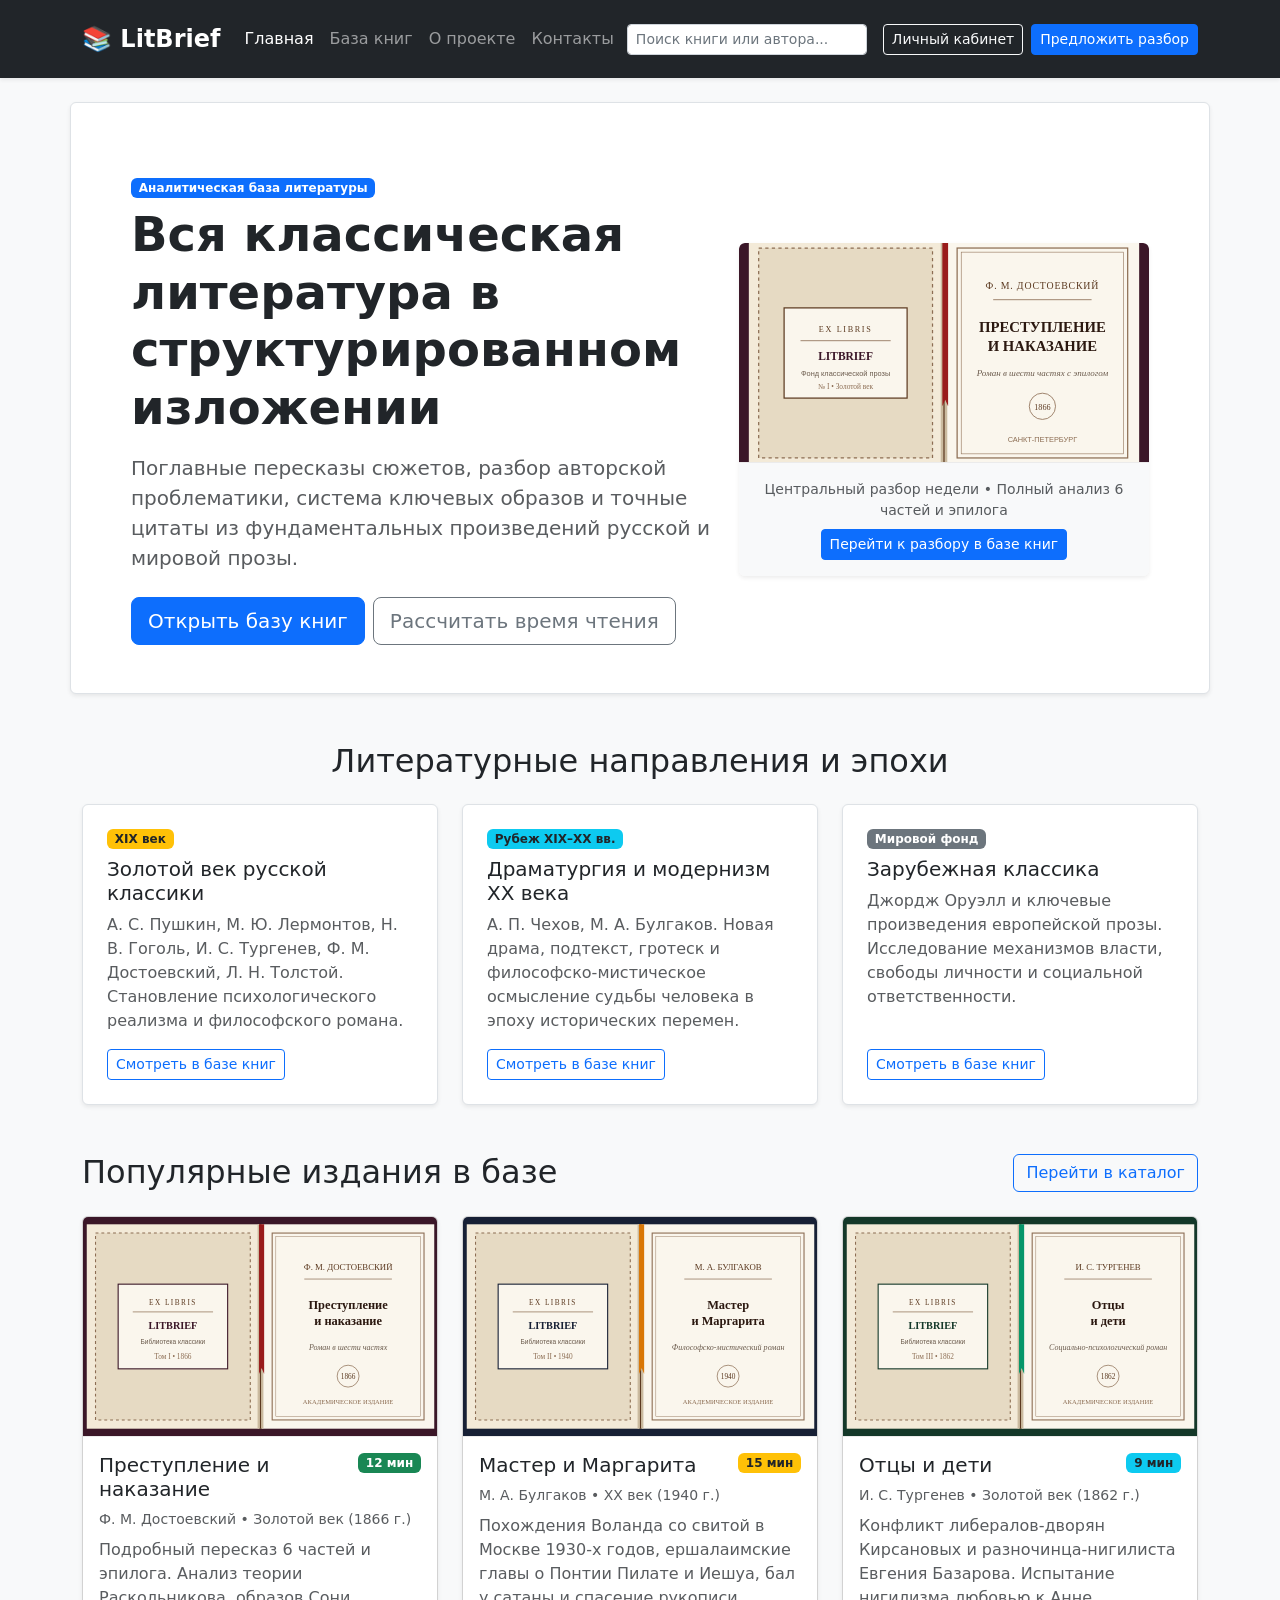
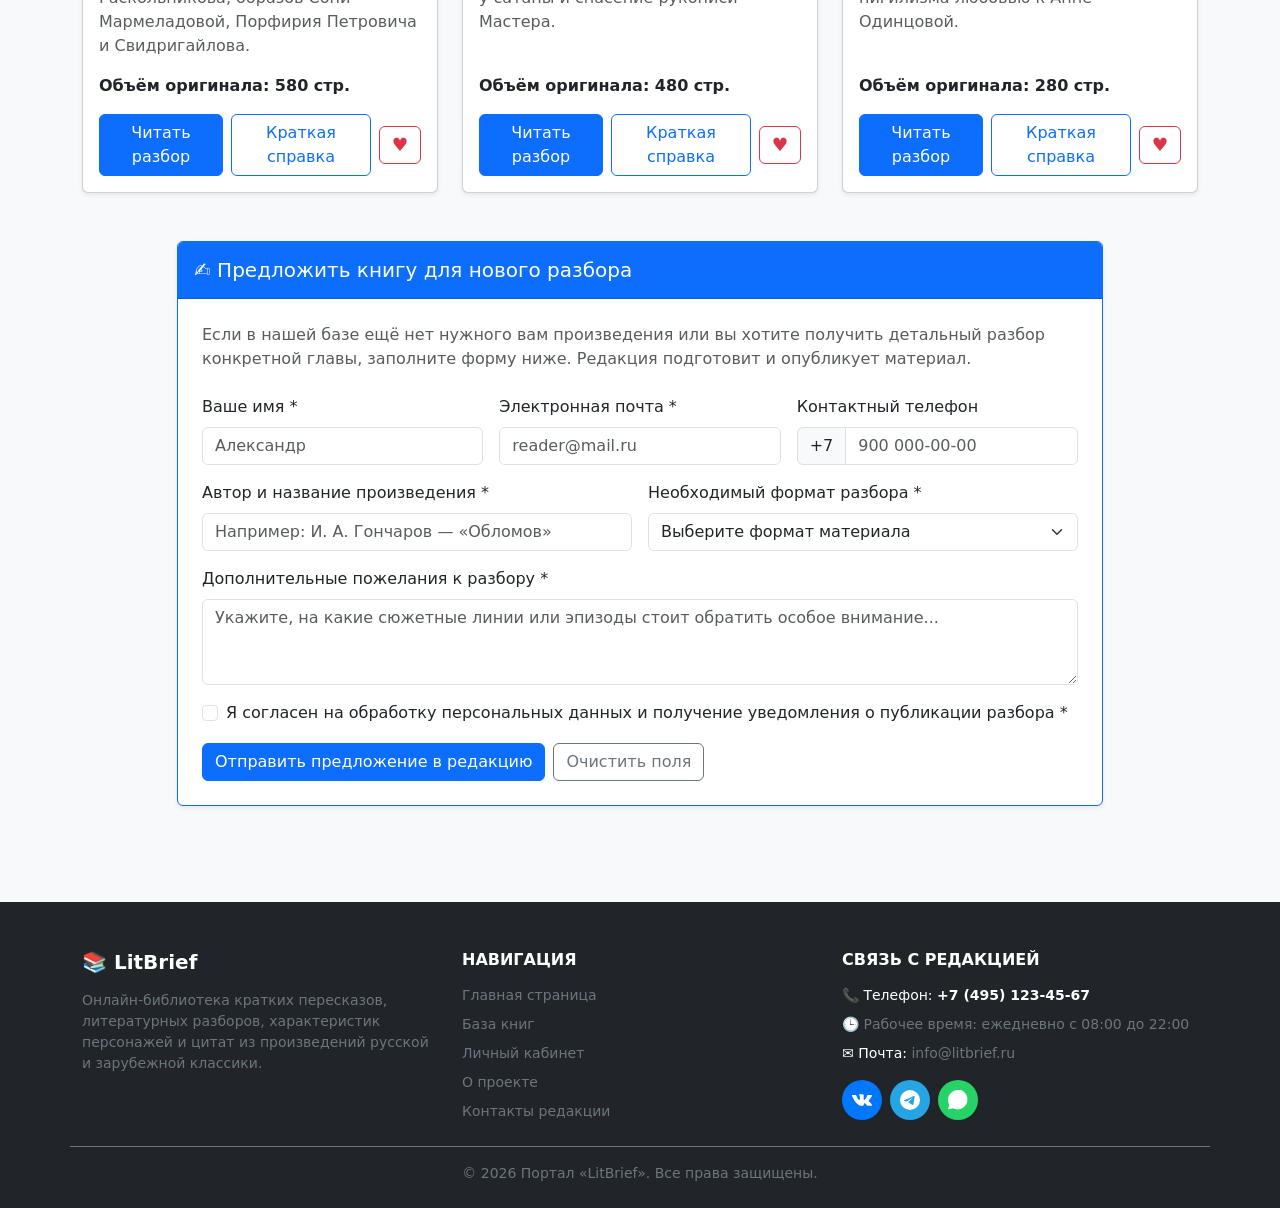
==== commit e09ec664: "fix: redesign header search, favorite heart burst, book opening and calculator animations" ====
--- a/index.html
+++ b/index.html
@@ -27,24 +27,21 @@
             <li class="nav-item"><a class="nav-link" href="contacts.html">Контакты</a></li>
           </ul>
 
-          <!-- БЛОК ПОИСКА ПО САЙТУ (при необходимости можно удалить этот блок div) -->
+          <!-- Белый поисковик по сайту -->
           <div class="header-search-wrap me-lg-3 my-2 my-lg-0">
             <input
               type="search"
               id="global-search-input"
-              class="form-control form-control-sm bg-secondary bg-opacity-25 text-white border-secondary"
-              placeholder="🔍 Поиск книги или автора..."
+              class="form-control form-control-sm header-search-input"
+              placeholder="Поиск книги или автора..."
               aria-label="Поиск книги или автора"
               autocomplete="off"
             >
             <div id="global-search-results" class="search-results-dropdown d-none"></div>
           </div>
-          <!-- КОНЕЦ БЛОКА ПОИСКА -->
 
           <div class="d-flex flex-wrap gap-2 align-items-center">
-            <a class="btn btn-outline-light btn-sm" href="profile.html">
-              ♥ Личный кабинет <span class="badge bg-danger ms-1 fav-count-badge">0</span>
-            </a>
+            <a class="btn btn-outline-light btn-sm" href="profile.html">Личный кабинет</a>
             <a class="btn btn-primary btn-sm" href="index.html#propose-form">Предложить разбор</a>
           </div>
         </div>
@@ -63,22 +60,19 @@
             Поглавные пересказы сюжетов, разбор авторской проблематики, система ключевых образов и точные цитаты из фундаментальных произведений русской и мировой прозы.
           </p>
           <div class="d-flex flex-wrap gap-2">
-            <a class="btn btn-primary btn-lg" href="catalog.html">Открыть базу книг (9 изданий)</a>
+            <a class="btn btn-primary btn-lg" href="catalog.html">Открыть базу книг</a>
             <a class="btn btn-outline-secondary btn-lg" href="catalog.html#reading-calc-section">Рассчитать время чтения</a>
           </div>
         </div>
         <div class="col-12 col-lg-5">
-          <div class="card book-card-3d border-0 shadow-sm overflow-hidden">
-            <div class="endpaper-wrapper">
-              <span class="endpaper-ribbon"></span>
-              <img
-                src="data:image/svg+xml;utf8,<svg xmlns='http://www.w3.org/2000/svg' width='500' height='300' viewBox='0 0 500 300'><rect width='500' height='300' rx='6' fill='%233b1728'/><rect x='12' y='10' width='236' height='280' fill='%23f3ead8'/><rect x='252' y='10' width='236' height='280' fill='%23faf6ed'/><rect x='246' y='10' width='8' height='280' fill='%23cbbba0'/><line x1='250' y1='10' x2='250' y2='290' stroke='%235c3a21' stroke-width='1.5'/><rect x='24' y='22' width='212' height='256' fill='%23e6dac3' stroke='%238c6d53' stroke-width='1.5' stroke-dasharray='4,4'/><rect x='55' y='95' width='150' height='110' fill='%23faf6ed' stroke='%235c3a21' stroke-width='1.5'/><text x='130' y='125' font-family='Georgia, serif' font-size='10' fill='%235c3a21' text-anchor='middle' letter-spacing='2'>EX LIBRIS</text><line x1='75' y1='135' x2='185' y2='135' stroke='%238c6d53' stroke-width='1'/><text x='130' y='158' font-family='Georgia, serif' font-size='14' font-weight='bold' fill='%233b1728' text-anchor='middle'>LITBRIEF</text><text x='130' y='178' font-family='Arial, sans-serif' font-size='9' fill='%236b5b4d' text-anchor='middle'>Фонд классической прозы</text><text x='130' y='194' font-family='Georgia, serif' font-size='9' fill='%238c6d53' text-anchor='middle'>№ I • Золотой век</text><rect x='266' y='22' width='208' height='256' fill='none' stroke='%238c6d53' stroke-width='1.5'/><rect x='271' y='27' width='198' height='246' fill='none' stroke='%238c6d53' stroke-width='0.7'/><text x='370' y='72' font-family='Georgia, serif' font-size='12' fill='%235c3a21' text-anchor='middle' letter-spacing='1'>Ф. М. ДОСТОЕВСКИЙ</text><line x1='310' y1='85' x2='430' y2='85' stroke='%238c6d53' stroke-width='1'/><text x='370' y='125' font-family='Georgia, serif' font-size='18' font-weight='bold' fill='%232b1810' text-anchor='middle'>ПРЕСТУПЛЕНИЕ</text><text x='370' y='148' font-family='Georgia, serif' font-size='18' font-weight='bold' fill='%232b1810' text-anchor='middle'>И НАКАЗАНИЕ</text><text x='370' y='178' font-family='Georgia, serif' font-size='11' font-style='italic' fill='%236b5b4d' text-anchor='middle'>Роман в шести частях с эпилогом</text><circle cx='370' cy='215' r='16' fill='none' stroke='%238c6d53' stroke-width='1'/><text x='370' y='219' font-family='Georgia, serif' font-size='10' fill='%235c3a21' text-anchor='middle'>1866</text><text x='370' y='258' font-family='Arial, sans-serif' font-size='9' fill='%238c6d53' text-anchor='middle'>САНКТ-ПЕТЕРБУРГ</text></svg>"
-                class="card-img-top"
-                alt="Форзац книги Преступление и наказание"
-              >
-            </div>
+          <div class="card border-0 shadow-sm overflow-hidden">
+            <img
+              src="data:image/svg+xml;utf8,<svg xmlns='http://www.w3.org/2000/svg' width='500' height='300' viewBox='0 0 500 300'><rect width='500' height='300' rx='6' fill='%233b1728'/><rect x='12' y='10' width='236' height='280' fill='%23f3ead8'/><rect x='252' y='10' width='236' height='280' fill='%23faf6ed'/><rect x='246' y='10' width='8' height='280' fill='%23cbbba0'/><line x1='250' y1='10' x2='250' y2='290' stroke='%235c3a21' stroke-width='1.5'/><rect x='24' y='22' width='212' height='256' fill='%23e6dac3' stroke='%238c6d53' stroke-width='1.5' stroke-dasharray='4,4'/><rect x='55' y='95' width='150' height='110' fill='%23faf6ed' stroke='%235c3a21' stroke-width='1.5'/><text x='130' y='125' font-family='Georgia, serif' font-size='10' fill='%235c3a21' text-anchor='middle' letter-spacing='2'>EX LIBRIS</text><line x1='75' y1='135' x2='185' y2='135' stroke='%238c6d53' stroke-width='1'/><text x='130' y='158' font-family='Georgia, serif' font-size='14' font-weight='bold' fill='%233b1728' text-anchor='middle'>LITBRIEF</text><text x='130' y='178' font-family='Arial, sans-serif' font-size='9' fill='%236b5b4d' text-anchor='middle'>Фонд классической прозы</text><text x='130' y='194' font-family='Georgia, serif' font-size='9' fill='%238c6d53' text-anchor='middle'>№ I • Золотой век</text><rect x='266' y='22' width='208' height='256' fill='none' stroke='%238c6d53' stroke-width='1.5'/><rect x='271' y='27' width='198' height='246' fill='none' stroke='%238c6d53' stroke-width='0.7'/><text x='370' y='72' font-family='Georgia, serif' font-size='12' fill='%235c3a21' text-anchor='middle' letter-spacing='1'>Ф. М. ДОСТОЕВСКИЙ</text><line x1='310' y1='85' x2='430' y2='85' stroke='%238c6d53' stroke-width='1'/><text x='370' y='125' font-family='Georgia, serif' font-size='18' font-weight='bold' fill='%232b1810' text-anchor='middle'>ПРЕСТУПЛЕНИЕ</text><text x='370' y='148' font-family='Georgia, serif' font-size='18' font-weight='bold' fill='%232b1810' text-anchor='middle'>И НАКАЗАНИЕ</text><text x='370' y='178' font-family='Georgia, serif' font-size='11' font-style='italic' fill='%236b5b4d' text-anchor='middle'>Роман в шести частях с эпилогом</text><circle cx='370' cy='215' r='16' fill='none' stroke='%238c6d53' stroke-width='1'/><text x='370' y='219' font-family='Georgia, serif' font-size='10' fill='%235c3a21' text-anchor='middle'>1866</text><text x='370' y='258' font-family='Arial, sans-serif' font-size='9' fill='%238c6d53' text-anchor='middle'>САНКТ-ПЕТЕРБУРГ</text><path d='M248,10 L255,10 L255,215 L251.5,207 L248,215 Z' fill='%23991b1b'/></svg>"
+              class="card-img-top"
+              alt="Форзац книги Преступление и наказание"
+            >
             <div class="card-body text-center bg-light">
-              <p class="mb-2 text-muted small">Центральный разбор недели • Наведите курсор на форзац</p>
+              <p class="mb-2 text-muted small">Центральный разбор недели • Полный анализ 6 частей и эпилога</p>
               <a href="catalog.html?book=dostoevsky#book-analysis-section" class="btn btn-sm btn-primary">Перейти к разбору в базе книг</a>
             </div>
           </div>
@@ -127,12 +121,10 @@
     <section class="container my-5" id="popular">
       <div class="d-flex justify-content-between align-items-center mb-4">
         <h2 class="mb-0">Популярные издания в базе</h2>
-        <a class="btn btn-outline-primary" href="catalog.html">Все 9 книг в базе</a>
-      </div>
-
-      <div class="row g-4" id="home-popular-grid">
-        <!-- 3 популярные карточки с 3D-форзацем и кнопками Избранного отрисовываются через main.js -->
-      </div>
+        <a class="btn btn-outline-primary" href="catalog.html">Перейти в каталог</a>
+      </div>
+
+      <div class="row g-4" id="home-popular-grid"></div>
     </section>
 
     <!-- Форма предложения разбора на главной странице -->
@@ -216,7 +208,7 @@
 
   <div id="home-modals-container"></div>
 
-  <!-- Закреплённый подвал (порядок: телефон, рабочее время, почта; без локации) -->
+  <!-- Закреплённый подвал -->
   <footer class="site-footer bg-dark text-white pt-5 pb-4 mt-5">
     <div class="container">
       <div class="row g-4 pb-4 border-bottom border-secondary">
@@ -230,8 +222,8 @@
           <h2 class="h6 fw-bold text-uppercase mb-3">Навигация</h2>
           <ul class="list-unstyled small mb-0">
             <li class="mb-2"><a class="text-secondary text-decoration-none" href="index.html">Главная страница</a></li>
-            <li class="mb-2"><a class="text-secondary text-decoration-none" href="catalog.html">База книг (Каталог и разборы)</a></li>
-            <li class="mb-2"><a class="text-secondary text-decoration-none" href="profile.html">Личный кабинет и Избранное</a></li>
+            <li class="mb-2"><a class="text-secondary text-decoration-none" href="catalog.html">База книг</a></li>
+            <li class="mb-2"><a class="text-secondary text-decoration-none" href="profile.html">Личный кабинет</a></li>
             <li class="mb-2"><a class="text-secondary text-decoration-none" href="order.html">О проекте</a></li>
             <li><a class="text-secondary text-decoration-none" href="contacts.html">Контакты редакции</a></li>
           </ul>
--- a/css/custom.css
+++ b/css/custom.css
@@ -25,121 +25,26 @@
   flex-shrink: 0;
 }
 
-/* ==========================================================================
-   АНИМАЦИЯ 1: 3D-приоткрытие переплёта форзаца и движение закладки-ляссе
-   ========================================================================== */
-.endpaper-wrapper {
-  position: relative;
-  overflow: hidden;
-  perspective: 1000px;
-  background-color: #2b1810;
-  border-bottom: 1px solid rgba(0, 0, 0, 0.08);
-}
-
-.endpaper-wrapper .card-img-top {
+.card-img-top {
   height: 220px;
   object-fit: cover;
-  transform-origin: left center;
-  transition: transform 0.45s cubic-bezier(0.22, 1, 0.36, 1), filter 0.45s ease;
-}
-
-/* Шёлковая закладка-ляссе по центру корешка */
-.endpaper-ribbon {
-  position: absolute;
-  top: 0;
-  left: 50%;
-  width: 12px;
-  height: 68px;
-  margin-left: -6px;
-  background: linear-gradient(180deg, #7f1d1d 0%, #dc2626 100%);
-  clip-path: polygon(0 0, 100% 0, 100% 100%, 50% 84%, 0 100%);
-  box-shadow: 0 3px 6px rgba(0, 0, 0, 0.35);
-  transition: transform 0.45s cubic-bezier(0.22, 1, 0.36, 1), height 0.45s ease;
-  pointer-events: none;
-  z-index: 2;
-}
-
-.book-card-3d {
-  transition: transform 0.35s ease, box-shadow 0.35s ease;
-}
-
-.book-card-3d:hover {
-  transform: translateY(-4px);
-  box-shadow: 0 12px 24px rgba(0, 0, 0, 0.12) !important;
-}
-
-.book-card-3d:hover .endpaper-wrapper .card-img-top {
-  transform: rotateY(-7deg) scale(1.03);
-  filter: brightness(1.04);
-}
-
-.book-card-3d:hover .endpaper-ribbon {
-  transform: translateY(22px);
-}
-
-/* ==========================================================================
-   АНИМАЦИЯ 2: Эффект «перелистывания книжного листа» при смене разбора книги
-   ========================================================================== */
-@keyframes pageTurn {
-  0% {
-    opacity: 0.15;
-    transform: perspective(1400px) rotateY(-14deg) translateX(-12px);
-  }
-  60% {
-    opacity: 0.95;
-    transform: perspective(1400px) rotateY(2deg) translateX(2px);
-  }
-  100% {
-    opacity: 1;
-    transform: perspective(1400px) rotateY(0deg) translateX(0);
-  }
-}
-
-.page-turn-active {
-  transform-origin: left center;
-  animation: pageTurn 0.65s cubic-bezier(0.22, 1, 0.36, 1) forwards;
-}
-
-/* ==========================================================================
-   АНИМАЦИЯ 3: Сердечко при добавлении книги в «Избранное»
-   ========================================================================== */
-@keyframes heartPop {
-  0% {
-    transform: scale(1);
-  }
-  35% {
-    transform: scale(1.38);
-  }
-  65% {
-    transform: scale(0.88);
-  }
-  100% {
-    transform: scale(1);
-  }
-}
-
-.fav-btn {
-  transition: background-color 0.2s ease, color 0.2s ease, border-color 0.2s ease;
-}
-
-.fav-btn.is-favorite {
-  background-color: #dc2626 !important;
-  border-color: #dc2626 !important;
-  color: #ffffff !important;
-}
-
-.fav-btn .heart-icon {
-  display: inline-block;
-}
-
-.fav-btn.animating .heart-icon {
-  animation: heartPop 0.45s ease;
-}
-
-/* Выпадающий список живого поиска в шапке */
+  border-bottom: 1px solid rgba(0, 0, 0, 0.08);
+}
+
+/* Белый поисковик в шапке */
 .header-search-wrap {
   position: relative;
-  min-width: 230px;
+  min-width: 240px;
+}
+
+.header-search-input {
+  background-color: #ffffff !important;
+  color: #212529 !important;
+  border: 1px solid #ced4da !important;
+}
+
+.header-search-input::placeholder {
+  color: #6c757d !important;
 }
 
 .search-results-dropdown {
@@ -155,6 +60,219 @@
   overflow-y: auto;
 }
 
+/* ==========================================================================
+   АНИМАЦИЯ 1: Кнопка «Избранное» (увеличение сердечка на 1 сек + вылет сердечек)
+   ========================================================================== */
+.fav-btn {
+  position: relative;
+  width: 42px;
+  height: 38px;
+  padding: 0;
+  display: inline-flex;
+  align-items: center;
+  justify-content: center;
+  flex-shrink: 0;
+  overflow: visible;
+  transition: background-color 0.25s ease, border-color 0.25s ease, color 0.25s ease;
+}
+
+.fav-btn.is-favorite {
+  background-color: #dc2626 !important;
+  border-color: #dc2626 !important;
+  color: #ffffff !important;
+}
+
+.fav-btn .heart-icon {
+  display: inline-block;
+  font-size: 1.15rem;
+  line-height: 1;
+  transition: transform 0.3s ease;
+}
+
+@keyframes heartGrowOneSec {
+  0% {
+    transform: scale(1);
+  }
+  30% {
+    transform: scale(1.65);
+  }
+  65% {
+    transform: scale(1.45);
+  }
+  100% {
+    transform: scale(1);
+  }
+}
+
+.fav-btn.animating .heart-icon {
+  animation: heartGrowOneSec 1s cubic-bezier(0.22, 1, 0.36, 1);
+}
+
+.flying-heart {
+  position: absolute;
+  left: 50%;
+  top: 50%;
+  font-size: 14px;
+  color: #dc2626;
+  pointer-events: none;
+  z-index: 20;
+  transform: translate(-50%, -50%);
+  animation: flyHeartParticle 0.95s cubic-bezier(0.16, 1, 0.3, 1) forwards;
+}
+
+@keyframes flyHeartParticle {
+  0% {
+    opacity: 1;
+    transform: translate(-50%, -50%) scale(0.5);
+  }
+  40% {
+    opacity: 1;
+  }
+  100% {
+    opacity: 0;
+    transform: translate(calc(-50% + var(--tx)), calc(-50% + var(--ty))) scale(1.25) rotate(var(--rot));
+  }
+}
+
+/* ==========================================================================
+   АНИМАЦИЯ 2: Открывание закрытой книги при переходе к разбору
+   ========================================================================== */
+.book-open-stage {
+  position: relative;
+  perspective: 1800px;
+}
+
+.book-cover-overlay {
+  position: absolute;
+  inset: 0;
+  z-index: 30;
+  transform-origin: left center;
+  transform-style: preserve-3d;
+  pointer-events: none;
+  opacity: 0;
+}
+
+.book-open-stage.is-opening .book-cover-overlay {
+  animation: openClosedBookCover 1.25s cubic-bezier(0.32, 0.08, 0.24, 1) forwards;
+}
+
+.book-open-stage.is-opening .book-pages-content {
+  animation: revealBookPages 1.25s cubic-bezier(0.22, 1, 0.36, 1) forwards;
+}
+
+.book-cover-front {
+  width: 100%;
+  height: 100%;
+  min-height: 360px;
+  border-radius: 8px;
+  background: linear-gradient(135deg, #2b1810 0%, #432318 60%, #2b1810 100%);
+  border: 3px solid #d4af37;
+  box-shadow: 0 20px 45px rgba(0, 0, 0, 0.35), inset 0 0 0 8px rgba(212, 175, 55, 0.25);
+  display: flex;
+  flex-direction: column;
+  align-items: center;
+  justify-content: center;
+  padding: 2rem;
+  color: #fef3c7;
+  text-align: center;
+}
+
+@keyframes openClosedBookCover {
+  0% {
+    opacity: 1;
+    transform: rotateY(0deg);
+  }
+  25% {
+    opacity: 1;
+    transform: rotateY(-15deg);
+  }
+  85% {
+    opacity: 0.95;
+    transform: rotateY(-145deg);
+  }
+  100% {
+    opacity: 0;
+    transform: rotateY(-175deg);
+  }
+}
+
+@keyframes revealBookPages {
+  0% {
+    opacity: 0.1;
+    transform: scale(0.96);
+  }
+  45% {
+    opacity: 0.6;
+  }
+  100% {
+    opacity: 1;
+    transform: scale(1);
+  }
+}
+
+/* ==========================================================================
+   АНИМАЦИЯ 3: Интерактивная шкала и песочные часы при расчёте времени чтения
+   ========================================================================== */
+.calc-visual-box {
+  background: #f8fafc;
+  border: 1px solid #e2e8f0;
+  border-radius: 10px;
+  padding: 1.25rem;
+}
+
+.calc-bar-track {
+  height: 22px;
+  background-color: #e2e8f0;
+  border-radius: 999px;
+  overflow: hidden;
+  position: relative;
+}
+
+.calc-bar-fill {
+  height: 100%;
+  width: 0%;
+  border-radius: 999px;
+  transition: width 1.1s cubic-bezier(0.22, 1, 0.36, 1);
+  position: relative;
+}
+
+.calc-bar-fill::after {
+  content: "";
+  position: absolute;
+  inset: 0;
+  background: linear-gradient(90deg, rgba(255,255,255,0) 0%, rgba(255,255,255,0.35) 50%, rgba(255,255,255,0) 100%);
+  animation: barShimmer 1.8s infinite;
+}
+
+@keyframes barShimmer {
+  0% {
+    transform: translateX(-100%);
+  }
+  100% {
+    transform: translateX(100%);
+  }
+}
+
+.calc-hourglass-icon {
+  display: inline-block;
+}
+
+.calc-hourglass-icon.spinning {
+  animation: spinHourglass 0.9s cubic-bezier(0.34, 1.56, 0.64, 1);
+}
+
+@keyframes spinHourglass {
+  0% {
+    transform: rotate(0deg) scale(1);
+  }
+  50% {
+    transform: rotate(180deg) scale(1.25);
+  }
+  100% {
+    transform: rotate(360deg) scale(1);
+  }
+}
+
 /* Кнопки социальных сетей */
 .social-link {
   display: inline-flex;
@@ -197,13 +315,9 @@
   outline-offset: 2px !important;
 }
 
-/* Адаптивность кнопок на мобильных экранов */
+/* Адаптивность кнопок на мобильных экранах */
 @media (max-width: 575.98px) {
-  .card-body .d-flex.gap-2 {
-    flex-direction: column;
-  }
-
-  .card-body .btn {
-    width: 100%;
+  .card-actions-row {
+    flex-wrap: wrap;
   }
 }
